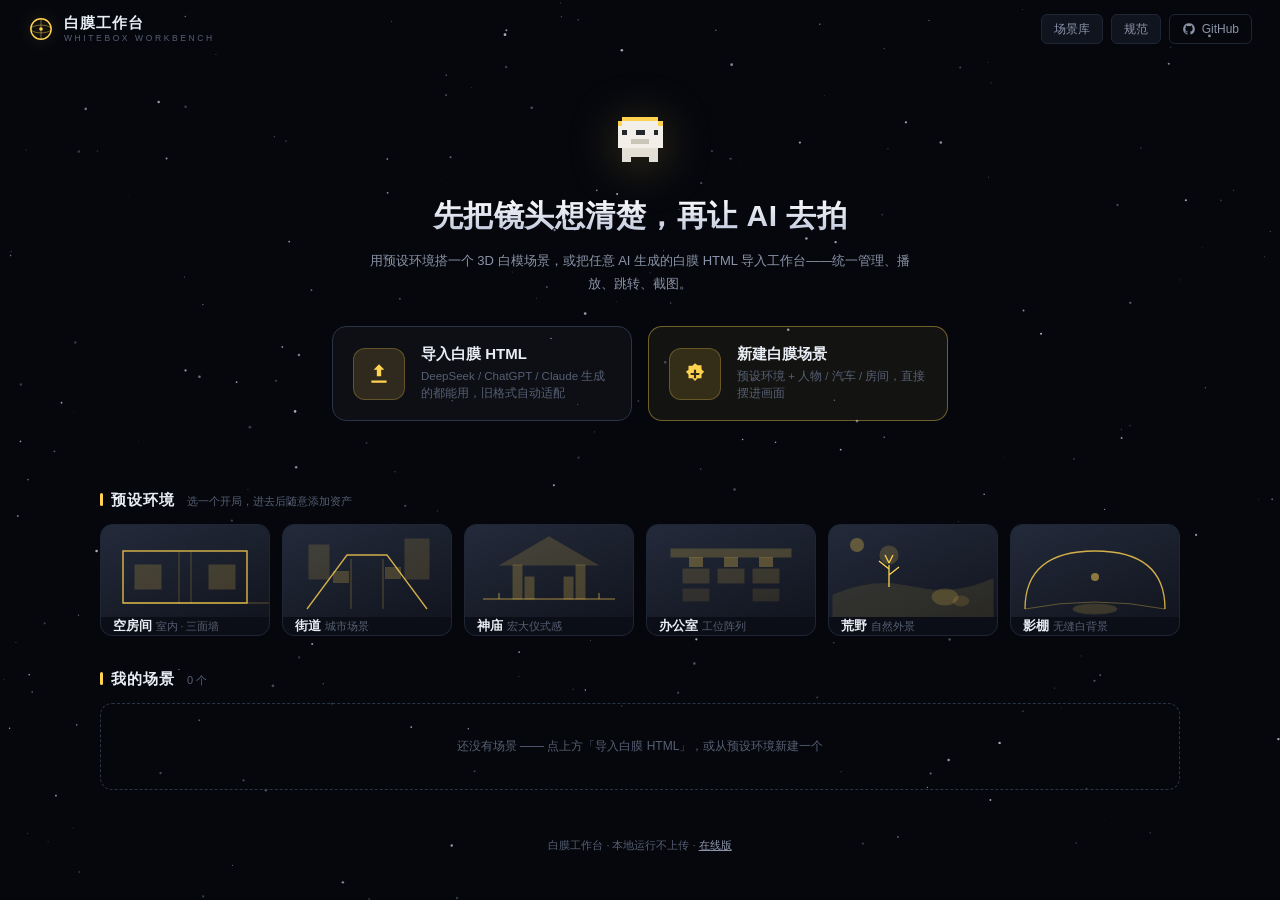
==== index.html @ 61a47dba "v2: Cinemap 风白膜场景编辑器 - 入口重构：星空 + 像素狗 + 双入口卡（导入 HTML / 新建白膜）+ 6 预设环境 + 我的场景 - 原生白膜编辑器：轨道相机（旋转/平移/缩放/阻" ====
<!DOCTYPE html>
<html lang="zh-CN">
<head>
<meta charset="UTF-8">
<meta name="viewport" content="width=device-width, initial-scale=1.0">
<title>白膜工作台 · Whitebox Workbench</title>
<meta name="description" content="AI 视频白膜场景的导入、播放与管理工作台。预设环境搭白模，或导入任意 AI 生成的白膜 HTML，统一控制播放、跳转、截图。">
<link rel="icon" href="data:image/svg+xml,%3Csvg xmlns='http://www.w3.org/2000/svg' viewBox='0 0 32 32'%3E%3Ccircle cx='16' cy='16' r='13' fill='none' stroke='%23ffd250' stroke-width='2'/%3E%3Cellipse cx='16' cy='16' rx='13' ry='5' fill='none' stroke='%23ffd250' stroke-width='1.2' opacity='.6'/%3E%3Cpath d='M16 3v26' stroke='%23ffd250' stroke-width='1.2' opacity='.6'/%3E%3C/svg%3E">
<link rel="stylesheet" href="css/workbench.css">
<script type="importmap">
{ "imports": { "three": "./assets/three.module.js" } }
</script>
<script src="assets/land-dots.js"></script>
</head>
<body>
<div id="app">

  <!-- ============================================================
       视图一：入口（Cinemap 风 · 深色星空 + 预设 + 导入）
       ============================================================ -->
  <div id="view-entry">
    <canvas id="starfield"></canvas>

    <header class="en-top">
      <div class="brand">
        <svg class="brand-logo" viewBox="0 0 32 32" width="26" height="26">
          <circle cx="16" cy="16" r="12.5" fill="none" stroke="#ffd250" stroke-width="1.8"/>
          <ellipse cx="16" cy="16" rx="12.5" ry="4.8" fill="none" stroke="#ffd250" stroke-width="1" opacity=".55"/>
          <path d="M16 3.5v25" stroke="#ffd250" stroke-width="1" opacity=".55"/>
          <circle cx="16" cy="16" r="2.2" fill="#ffd250"/>
        </svg>
        <div class="brand-text">
          <span class="cn">白膜工作台</span>
          <span class="en">WHITEBOX&nbsp;WORKBENCH</span>
        </div>
      </div>
      <div class="en-top-actions">
        <button class="btn" id="enBtnLibrary">场景库</button>
        <button class="btn" id="enBtnSpec">规范</button>
        <a class="btn ghost" href="https://github.com/Twdhsi-666/whitebox-workbench" target="_blank" rel="noopener">
          <svg viewBox="0 0 24 24" width="14" height="14"><path d="M12 2a10 10 0 00-3.16 19.49c.5.09.68-.22.68-.48v-1.7c-2.78.6-3.37-1.34-3.37-1.34-.45-1.16-1.11-1.47-1.11-1.47-.91-.62.07-.6.07-.6 1 .07 1.53 1.03 1.53 1.03.89 1.53 2.34 1.09 2.91.83.09-.65.35-1.09.63-1.34-2.22-.25-4.56-1.11-4.56-4.94 0-1.09.39-1.98 1.03-2.68-.1-.25-.45-1.27.1-2.65 0 0 .84-.27 2.75 1.02a9.6 9.6 0 015 0c1.91-1.29 2.75-1.02 2.75-1.02.55 1.38.2 2.4.1 2.65.64.7 1.03 1.59 1.03 2.68 0 3.84-2.34 4.68-4.57 4.93.36.31.68.92.68 1.85v2.74c0 .27.18.58.69.48A10 10 0 0012 2z" fill="currentColor"/></svg>
          GitHub
        </a>
      </div>
    </header>

    <div class="en-scroll">
      <section class="en-hero">
        <div class="en-mascot">
          <svg viewBox="0 0 16 16" width="72" height="72" shape-rendering="crispEdges">
            <rect x="4" y="3" width="8" height="1" fill="#ffd250"/>
            <rect x="3" y="4" width="10" height="6" fill="#f2efe8"/>
            <rect x="4" y="10" width="8" height="2" fill="#e3dfd4"/>
            <rect x="4" y="6" width="1" height="1" fill="#23262d"/>
            <rect x="7" y="6" width="2" height="1" fill="#23262d"/>
            <rect x="11" y="6" width="1" height="1" fill="#23262d"/>
            <rect x="6" y="8" width="4" height="1" fill="#c9c5b8"/>
            <rect x="3" y="4" width="1" height="1" fill="#ffd250"/>
            <rect x="12" y="4" width="1" height="1" fill="#ffd250"/>
            <rect x="4" y="12" width="2" height="1" fill="#e3dfd4"/>
            <rect x="10" y="12" width="2" height="1" fill="#e3dfd4"/>
          </svg>
        </div>
        <h1>先把镜头想清楚，再让 AI 去拍</h1>
        <p class="en-sub">用预设环境搭一个 3D 白模场景，或把任意 AI 生成的白膜 HTML 导入工作台——统一管理、播放、跳转、截图。</p>
        <div class="en-cards">
          <button class="en-card" id="enCardImport">
            <span class="en-card-icon">
              <svg viewBox="0 0 24 24" width="26" height="26"><path d="M12 3l-5 5h3v6h4V8h3l-5-5zM5 18h14v2H5v-2z" fill="currentColor"/></svg>
            </span>
            <span class="en-card-text">
              <b>导入白膜 HTML</b>
              <i>DeepSeek / ChatGPT / Claude 生成的都能用，旧格式自动适配</i>
            </span>
          </button>
          <button class="en-card primary" id="enCardNew">
            <span class="en-card-icon">
              <svg viewBox="0 0 24 24" width="26" height="26"><path d="M12 2l-2.4 2.4H6v3.6L3.6 10 6 12.4V16h3.6L12 18.4 14.4 16H18v-3.6L20.4 10 18 7.6V4h-3.6L12 2zm-1 6h2v3h3v2h-3v3h-2v-3H8v-2h3V8z" fill="currentColor"/></svg>
            </span>
            <span class="en-card-text">
              <b>新建白膜场景</b>
              <i>预设环境 + 人物 / 汽车 / 房间，直接摆进画面</i>
            </span>
          </button>
        </div>
      </section>

      <section class="en-sec">
        <div class="en-sec-head">
          <h2>预设环境</h2>
          <span class="en-sec-tip">选一个开局，进去后随意添加资产</span>
        </div>
        <div class="env-grid" id="envGrid"></div>
      </section>

      <section class="en-sec">
        <div class="en-sec-head">
          <h2>我的场景</h2>
          <span class="en-sec-tip" id="enCount">0 个</span>
        </div>
        <div class="mine-grid" id="mineGrid"></div>
      </section>

      <footer class="en-foot">
        白膜工作台 · 本地运行不上传 · <a href="https://twdhsi-666.github.io/whitebox-workbench/" target="_blank">在线版</a>
      </footer>
    </div>
  </div>

  <!-- ============================================================
       视图二：白模编辑器（Cinemap 导演台精简版 · 浅色）
       ============================================================ -->
  <div id="view-editor" hidden>
    <header class="ed-top">
      <button class="ed-back" id="edBack" title="返回入口">
        <svg viewBox="0 0 24 24" width="16" height="16"><path d="M15.4 7.4L14 6l-6 6 6 6 1.4-1.4-4.6-4.6 4.6-4.6z" fill="currentColor"/></svg>
      </button>
      <span class="ed-env-badge" id="edEnvBadge">空房间</span>
      <input class="ed-name" id="edName" value="未命名场景" spellcheck="false" maxlength="40">
      <div class="ed-top-actions">
        <button class="ed-btn" id="edShot" title="保存当前画面">截图</button>
        <button class="ed-btn" id="edGrid" title="显示/隐藏地面网格">网格</button>
        <button class="ed-btn primary" id="edSave">保存</button>
      </div>
    </header>

    <div class="ed-body">
      <nav class="ed-rail" id="edRail"></nav>
      <div class="ed-drawer" id="edDrawer" hidden>
        <div class="ed-drawer-head">
          <input id="edAssetSearch" type="text" placeholder="搜索资产…" autocomplete="off">
          <button id="edDrawerClose" title="收起">×</button>
        </div>
        <div class="ed-asset-grid" id="edAssetGrid"></div>
        <div class="ed-drawer-foot">点击放置到场景中心</div>
      </div>
      <div class="ed-viewport" id="edViewport">
        <div class="ed-vp-tip">左键旋转 · 滚轮缩放 · 右键/Shift 平移 · 点击资产选中 · 拖动移动</div>
      </div>
      <aside class="ed-inspect" id="edInspect"></aside>
    </div>

    <footer class="ed-bottom">
      <div class="ed-cams" id="edCams">
        <button class="ed-chip add" id="edAddCam">＋ 保存机位</button>
      </div>
      <div class="ed-shots" id="edShots"></div>
      <div class="ed-bottom-ops">
        <button class="ed-btn danger" id="edDel">删除选中</button>
      </div>
    </footer>
  </div>

  <!-- ============================================================
       视图三：场景库（地球 / 卡片 / 播放器 · 原有功能）
       ============================================================ -->
  <div id="view-library" hidden>
    <header id="topbar">
      <button class="btn ghost lib-back" id="libBack">← 入口</button>
      <div class="brand">
        <svg class="brand-logo" viewBox="0 0 32 32" width="26" height="26">
          <circle cx="16" cy="16" r="12.5" fill="none" stroke="#ffd250" stroke-width="1.8"/>
          <ellipse cx="16" cy="16" rx="12.5" ry="4.8" fill="none" stroke="#ffd250" stroke-width="1" opacity=".55"/>
          <path d="M16 3.5v25" stroke="#ffd250" stroke-width="1" opacity=".55"/>
          <circle cx="16" cy="16" r="2.2" fill="#ffd250"/>
        </svg>
        <div class="brand-text">
          <span class="cn">白膜工作台</span>
          <span class="en">WHITEBOX&nbsp;WORKBENCH</span>
        </div>
      </div>

      <div class="search">
        <svg viewBox="0 0 24 24" width="14" height="14"><path d="M10 2a8 8 0 105.3 14l4.9 4.9 1.4-1.4-4.9-4.9A8 8 0 0010 2zm0 2a6 6 0 110 12 6 6 0 010-12z" fill="currentColor"/></svg>
        <input id="searchInput" type="text" placeholder="搜索场景标题 / 作者 / 取景地…" autocomplete="off">
      </div>

      <div class="actions">
        <button class="btn primary" id="btnImport">
          <svg viewBox="0 0 24 24" width="13" height="13"><path d="M11 5h2v6h6v2h-6v6h-2v-6H5v-2h6z" fill="currentColor"/></svg>
          导入 HTML
        </button>
        <button class="btn" id="btnNewNative">新建白膜</button>
        <button class="btn" id="btnSpec">规范</button>
        <div class="view-switch">
          <button data-view="globe" class="active" title="地球视图">
            <svg viewBox="0 0 24 24" width="13" height="13"><path d="M12 2a10 10 0 100 20 10 10 0 000-20zm0 2c-1.8 0-3.3 2.2-3.8 5.4h7.6C15.3 6.2 13.8 4 12 4zM4.3 11c-.2.6-.3 1.3-.3 2s.1 1.4.3 2h3.1c-.1-.7-.1-1.3-.1-2s0-1.3.1-2H4.3zm5.4 0c-.1.7-.1 1.3-.1 2s0 1.3.1 2h4.4c.1-.7.1-1.3.1-2s0-1.3-.1-2H9.7zM12 20c1.8 0 3.3-2.2 3.8-5.4h-7.6C8.7 17.8 10.2 20 12 20zm3.3-7.4c.1.7.1 1.3.1 2s0 1.3-.1 2h3.1c.2-.6.3-1.3.3-2s-.1-1.4-.3-2h-3.1zm1.9-2c-.5-3.2-2-5.4-3.8-5.4v5.4h3.8z" fill="currentColor"/></svg>
            地球
          </button>
          <button data-view="grid" title="卡片视图">
            <svg viewBox="0 0 24 24" width="13" height="13"><path d="M3 3h8v8H3zm10 0h8v8h-8zM3 13h8v8H3zm10 0h8v8h-8z" fill="currentColor"/></svg>
            卡片
          </button>
        </div>
        <a class="btn ghost" id="btnGithub" href="https://github.com/Twdhsi-666/whitebox-workbench" target="_blank" rel="noopener">
          <svg viewBox="0 0 24 24" width="14" height="14"><path d="M12 2a10 10 0 00-3.16 19.49c.5.09.68-.22.68-.48v-1.7c-2.78.6-3.37-1.34-3.37-1.34-.45-1.16-1.11-1.47-1.11-1.47-.91-.62.07-.6.07-.6 1 .07 1.53 1.03 1.53 1.03.89 1.53 2.34 1.09 2.91.83.09-.65.35-1.09.63-1.34-2.22-.25-4.56-1.11-4.56-4.94 0-1.09.39-1.98 1.03-2.68-.1-.25-.45-1.27.1-2.65 0 0 .84-.27 2.75 1.02a9.6 9.6 0 015 0c1.91-1.29 2.75-1.02 2.75-1.02.55 1.38.2 2.4.1 2.65.64.7 1.03 1.59 1.03 2.68 0 3.84-2.34 4.68-4.57 4.93.36.31.68.92.68 1.85v2.74c0 .27.18.58.69.48A10 10 0 0012 2z" fill="currentColor"/></svg>
          GitHub
        </a>
      </div>
    </header>

    <main id="main">
      <aside id="library">
        <div class="lib-head">
          <span>场景库</span>
          <span class="lib-count" id="libCount">0</span>
          <span class="lib-ops">
            <button id="btnExportProj" title="导出全部场景为项目 JSON">导出</button>
            <button id="btnClearAll" title="清空全部场景">清空</button>
          </span>
        </div>
        <div id="sceneList"></div>
        <div class="lib-foot">
          <div id="stats"></div>
          <button class="btn wide" id="btnLoadExample">载入示例场景（规范演示）</button>
        </div>
      </aside>

      <section id="viewport">
        <div id="globeView"></div>
        <div id="gridView" hidden><div id="gridCards"></div></div>
        <div class="globe-legend">
          <span><i class="dot located"></i>已定位场景</span>
          <span><i class="dot auto"></i>未定位 · 赤道故事环</span>
          <span class="globe-hint">拖拽旋转 · 滚轮缩放 · 点击标记打开</span>
        </div>
        <div id="emptyHint">
          <div class="empty-icon">◍</div>
          <div class="empty-title">把 AI 生成的白膜 HTML 拖进来</div>
          <div class="empty-sub">支持规范文件（完整控制）与旧文件（兼容层自动适配）<br>点「规范」查看导入标准，或先「载入示例场景」体验</div>
        </div>
        <div id="dropMask" hidden>
          <div class="drop-box">
            <div class="drop-icon">⬇</div>
            <div>松开鼠标 · 导入白膜 HTML / 项目 JSON</div>
          </div>
        </div>
      </section>

      <aside id="detail" hidden></aside>
    </main>
  </div>

  <div id="toasts"></div>

  <div id="modal" hidden>
    <div class="modal-box">
      <header class="modal-head">
        <span id="modalTitle"></span>
        <button id="modalClose" title="关闭">×</button>
      </header>
      <div id="modalBody"></div>
    </div>
  </div>

  <input type="file" id="fileInput" multiple accept=".html,.htm,.json" hidden>
</div>

<script type="module" src="js/assetlib.js"></script>
<script type="module" src="js/scenes.js"></script>
<script type="module" src="js/app.js"></script>
</body>
</html>
---- css/workbench.css ----
/* ============================================================
 * 白膜工作台 · 样式（暗色电影感）
 * 配色与用户白膜场景一致：#0a0a0a 底 / #ffd250 琥珀 / #2ec4b6 青
 * ============================================================ */

:root {
  --bg0: #05070d;
  --bg1: #0b0e16;
  --bg2: #10141e;
  --bg3: #161c29;
  --line: #1e2635;
  --line2: #2a3448;
  --text: #e9edf5;
  --text2: #8b94a8;
  --text3: #565f73;
  --amber: #ffd250;
  --amber-dim: rgba(255, 210, 80, 0.14);
  --teal: #2ec4b6;
  --teal-dim: rgba(46, 196, 182, 0.14);
  --red: #ff6b6b;
  --blue: #5b8cff;
  --radius: 8px;
  --font: -apple-system, BlinkMacSystemFont, "PingFang SC", "Microsoft YaHei", "Segoe UI", sans-serif;
  --mono: "SF Mono", "Cascadia Code", Consolas, "Courier New", monospace;
}

* { box-sizing: border-box; margin: 0; padding: 0; }
[hidden] { display: none !important; }
html, body { height: 100%; }
body {
  background: var(--bg0);
  color: var(--text);
  font-family: var(--font);
  font-size: 13px;
  overflow: hidden;
  -webkit-font-smoothing: antialiased;
}
button { font-family: inherit; }
::-webkit-scrollbar { width: 8px; height: 8px; }
::-webkit-scrollbar-thumb { background: #232b3d; border-radius: 4px; }
::-webkit-scrollbar-thumb:hover { background: #2f3a52; }
::-webkit-scrollbar-track { background: transparent; }

#app { display: flex; flex-direction: column; height: 100vh; }

/* ------------------------------------------------------------ */
/* 顶栏                                                          */
/* ------------------------------------------------------------ */
#topbar {
  flex: 0 0 52px;
  display: flex; align-items: center; gap: 18px;
  padding: 0 16px;
  background: linear-gradient(180deg, #0c1018, #090c13);
  border-bottom: 1px solid var(--line);
  z-index: 30;
}
.brand { display: flex; align-items: center; gap: 10px; user-select: none; }
.brand-logo { flex: 0 0 auto; filter: drop-shadow(0 0 8px rgba(255, 210, 80, 0.35)); }
.brand-text { display: flex; flex-direction: column; line-height: 1.25; }
.brand-text .cn { font-size: 15px; font-weight: 700; letter-spacing: 1px; }
.brand-text .en { font-size: 8.5px; letter-spacing: 2.6px; color: var(--text3); }

.search {
  flex: 1 1 auto; max-width: 460px;
  display: flex; align-items: center; gap: 8px;
  background: var(--bg2);
  border: 1px solid var(--line);
  border-radius: 6px;
  padding: 0 10px;
  height: 32px;
  color: var(--text3);
  transition: border-color 0.15s;
}
.search:focus-within { border-color: var(--line2); color: var(--text2); }
.search input {
  flex: 1; background: none; border: none; outline: none;
  color: var(--text); font-size: 12px; font-family: inherit;
}
.search input::placeholder { color: var(--text3); }

.actions { margin-left: auto; display: flex; align-items: center; gap: 8px; }

.btn {
  display: inline-flex; align-items: center; gap: 6px;
  height: 30px; padding: 0 12px;
  background: var(--bg2);
  border: 1px solid var(--line);
  border-radius: 6px;
  color: var(--text2);
  font-size: 12px; cursor: pointer;
  text-decoration: none;
  transition: all 0.15s;
  white-space: nowrap;
}
.btn:hover { background: var(--bg3); color: var(--text); border-color: var(--line2); }
.btn.primary {
  background: var(--amber-dim);
  border-color: rgba(255, 210, 80, 0.45);
  color: var(--amber);
}
.btn.primary:hover { background: rgba(255, 210, 80, 0.22); color: #ffe68f; }
.btn.ghost { background: transparent; }
.btn.wide { width: 100%; justify-content: center; margin-top: 10px; }

.view-switch {
  display: flex; background: var(--bg2);
  border: 1px solid var(--line); border-radius: 6px; padding: 2px;
}
.view-switch button {
  display: inline-flex; align-items: center; gap: 5px;
  height: 24px; padding: 0 10px;
  background: none; border: none; border-radius: 4px;
  color: var(--text3); font-size: 11.5px; cursor: pointer;
  transition: all 0.15s;
}
.view-switch button.active { background: var(--bg3); color: var(--amber); }
.view-switch button:hover { color: var(--text); }

/* ------------------------------------------------------------ */
/* 主区                                                            */
/* ------------------------------------------------------------ */
#main {
  flex: 1 1 auto;
  display: grid;
  grid-template-columns: 262px 1fr;
  min-height: 0;
}
#main:has(#detail:not([hidden])) { grid-template-columns: 262px 1fr auto; }

/* ---- 左侧场景库 ---- */
#library {
  display: flex; flex-direction: column;
  background: var(--bg1);
  border-right: 1px solid var(--line);
  min-height: 0;
}
.lib-head {
  flex: 0 0 auto;
  display: flex; align-items: center; gap: 8px;
  padding: 12px 14px 10px;
  font-size: 12px; font-weight: 600; letter-spacing: 1px;
  color: var(--text2);
  border-bottom: 1px solid var(--line);
}
.lib-count {
  font-size: 10px; font-weight: 400; color: var(--text3);
  background: var(--bg2); border: 1px solid var(--line);
  padding: 1px 7px; border-radius: 8px;
  font-variant-numeric: tabular-nums;
}
.lib-ops { margin-left: auto; display: flex; gap: 4px; }
.lib-ops button {
  background: none; border: none; color: var(--text3);
  font-size: 11px; cursor: pointer; padding: 2px 5px; border-radius: 4px;
}
.lib-ops button:hover { color: var(--amber); background: var(--bg2); }

#sceneList { flex: 1 1 auto; overflow-y: auto; padding: 8px; }
.lib-empty {
  padding: 28px 12px; text-align: center;
  color: var(--text3); font-size: 11.5px; line-height: 1.8;
}
.lib-item {
  display: flex; align-items: center; gap: 10px;
  padding: 7px;
  border-radius: 6px;
  border: 1px solid transparent;
  cursor: pointer;
  transition: background 0.12s;
  position: relative;
}
.lib-item:hover { background: var(--bg2); }
.lib-item.active { background: var(--bg3); border-color: rgba(255, 210, 80, 0.35); }
.lib-thumb {
  flex: 0 0 84px; height: 48px;
  background: #000; border-radius: 4px; overflow: hidden;
  display: flex; align-items: center; justify-content: center;
  border: 1px solid var(--line);
}
.lib-thumb img { width: 100%; height: 100%; object-fit: cover; display: block; }
.lib-thumb-ph { color: var(--text3); font-size: 18px; }
.lib-info { flex: 1; min-width: 0; }
.lib-title {
  font-size: 12px; font-weight: 500; color: var(--text);
  white-space: nowrap; overflow: hidden; text-overflow: ellipsis;
  margin-bottom: 3px;
}
.lib-item.active .lib-title { color: var(--amber); }
.lib-sub {
  display: flex; align-items: center; gap: 6px;
  font-size: 10px; color: var(--text3);
  font-variant-numeric: tabular-nums;
}
.lib-loc { max-width: 76px; white-space: nowrap; overflow: hidden; text-overflow: ellipsis; }
.tier {
  font-size: 9px; padding: 1px 5px; border-radius: 3px;
  letter-spacing: 0.5px; flex: 0 0 auto;
}
.tier-A { color: var(--amber); background: var(--amber-dim); border: 1px solid rgba(255,210,80,.25); }
.tier-B { color: var(--teal); background: var(--teal-dim); border: 1px solid rgba(46,196,182,.25); }
.lib-del {
  position: absolute; top: 4px; right: 4px;
  width: 18px; height: 18px;
  background: var(--bg3); border: 1px solid var(--line2); border-radius: 4px;
  color: var(--text3); font-size: 12px; line-height: 1;
  cursor: pointer; opacity: 0; transition: opacity 0.12s;
}
.lib-item:hover .lib-del { opacity: 1; }
.lib-del:hover { color: var(--red); border-color: var(--red); }

.lib-foot {
  flex: 0 0 auto;
  border-top: 1px solid var(--line);
  padding: 10px 12px 12px;
}
#stats {
  display: flex; flex-direction: column; gap: 3px;
  font-size: 10.5px; color: var(--text3);
}
#stats b { color: var(--text2); font-weight: 600; }

/* ---- 中央视口 ---- */
#viewport { position: relative; min-width: 0; overflow: hidden; background: var(--bg0); }
#globeView { position: absolute; inset: 0; cursor: grab; }
#globeView:active { cursor: grabbing; }
#globeView canvas { display: block; }

.globe-labels { position: absolute; inset: 0; pointer-events: none; overflow: hidden; }
.globe-label {
  position: absolute; left: 0; top: 0;
  background: rgba(10, 13, 20, 0.82);
  border: 1px solid rgba(255, 210, 80, 0.35);
  color: var(--amber);
  font-size: 10.5px; letter-spacing: 0.5px;
  padding: 3px 8px; border-radius: 4px;
  white-space: nowrap;
  backdrop-filter: blur(4px);
  transition: opacity 0.15s;
  box-shadow: 0 2px 12px rgba(0,0,0,0.5);
}

.globe-legend {
  position: absolute; left: 16px; bottom: 14px;
  display: flex; align-items: center; gap: 14px;
  font-size: 10.5px; color: var(--text3);
  background: rgba(8, 10, 16, 0.6);
  border: 1px solid var(--line);
  padding: 6px 12px; border-radius: 6px;
  backdrop-filter: blur(6px);
  pointer-events: none;
}
.globe-legend .dot {
  display: inline-block; width: 7px; height: 7px; border-radius: 50%;
  margin-right: 5px; vertical-align: 1px;
}
.globe-legend .dot.located { background: var(--amber); box-shadow: 0 0 6px rgba(255,210,80,.7); }
.globe-legend .dot.auto { background: #56c4d6; box-shadow: 0 0 6px rgba(86,196,214,.7); }
.globe-legend .globe-hint { color: var(--text3); opacity: 0.75; }

#emptyHint {
  position: absolute; inset: 0;
  display: flex; flex-direction: column; align-items: center; justify-content: center;
  gap: 6px; pointer-events: none;
  transition: opacity 0.3s;
}
#emptyHint.hide { opacity: 0; }
.empty-icon {
  font-size: 44px; color: rgba(255, 210, 80, 0.5);
  text-shadow: 0 0 30px rgba(255, 210, 80, 0.35);
  margin-bottom: 8px;
  animation: pulse 3.2s ease-in-out infinite;
}
@keyframes pulse { 0%,100% { opacity: .55; transform: scale(1); } 50% { opacity: 1; transform: scale(1.06); } }
.empty-title { font-size: 15px; font-weight: 600; letter-spacing: 1px; color: var(--text2); }
.empty-sub { font-size: 11.5px; color: var(--text3); text-align: center; line-height: 1.9; }

/* 拖拽遮罩 */
#dropMask {
  position: absolute; inset: 0; z-index: 40;
  background: rgba(5, 7, 13, 0.82);
  display: flex; align-items: center; justify-content: center;
  backdrop-filter: blur(3px);
}
.drop-box {
  border: 2px dashed rgba(255, 210, 80, 0.55);
  border-radius: 14px;
  padding: 46px 70px;
  text-align: center;
  color: var(--amber);
  font-size: 14px; letter-spacing: 1px;
  background: rgba(255, 210, 80, 0.05);
}
.drop-icon { font-size: 30px; margin-bottom: 10px; }

/* ---- 卡片视图 ---- */
#gridView { position: absolute; inset: 0; overflow-y: auto; padding: 18px; }
#gridCards {
  display: grid;
  grid-template-columns: repeat(auto-fill, minmax(215px, 1fr));
  gap: 14px;
}
.grid-empty { grid-column: 1/-1; text-align: center; color: var(--text3); padding: 60px 0; font-size: 12px; }
.card {
  background: var(--bg1);
  border: 1px solid var(--line);
  border-radius: var(--radius);
  overflow: hidden;
  cursor: pointer;
  transition: transform 0.16s, border-color 0.16s, box-shadow 0.16s;
}
.card:hover {
  transform: translateY(-3px);
  border-color: rgba(255, 210, 80, 0.4);
  box-shadow: 0 10px 28px rgba(0, 0, 0, 0.5);
}
.card.active { border-color: var(--amber); }
.card-thumb {
  position: relative;
  aspect-ratio: 16 / 9;
  background: #000;
  display: flex; align-items: center; justify-content: center;
  color: var(--text3); font-size: 26px;
  border-bottom: 1px solid var(--line);
}
.card-thumb img { width: 100%; height: 100%; object-fit: cover; display: block; }
.card-thumb .tier { position: absolute; top: 7px; left: 7px; backdrop-filter: blur(4px); }
.card-dur {
  position: absolute; right: 7px; bottom: 7px;
  font-size: 10px; color: var(--text);
  background: rgba(0, 0, 0, 0.65);
  padding: 2px 6px; border-radius: 3px;
  font-variant-numeric: tabular-nums;
}
.card-body { padding: 10px 12px 12px; }
.card-title {
  font-size: 12.5px; font-weight: 600;
  white-space: nowrap; overflow: hidden; text-overflow: ellipsis;
  margin-bottom: 4px;
}
.card.active .card-title { color: var(--amber); }
.card-sub { font-size: 10.5px; color: var(--text3); white-space: nowrap; overflow: hidden; text-overflow: ellipsis; }

/* ------------------------------------------------------------ */
/* 右侧详情面板                                                   */
/* ------------------------------------------------------------ */
#detail {
  width: 470px;
  background: var(--bg1);
  border-left: 1px solid var(--line);
  display: flex; flex-direction: column;
  min-height: 0;
  animation: slideIn 0.22s ease;
}
@keyframes slideIn { from { transform: translateX(24px); opacity: 0; } to { transform: none; opacity: 1; } }

.d-head {
  flex: 0 0 auto;
  display: flex; align-items: flex-start; gap: 10px;
  padding: 13px 14px 11px;
  border-bottom: 1px solid var(--line);
}
.d-title-box { flex: 1; min-width: 0; }
.d-title {
  font-size: 14px; font-weight: 700; letter-spacing: 0.5px;
  white-space: nowrap; overflow: hidden; text-overflow: ellipsis;
  margin-bottom: 5px;
}
.d-sub { display: flex; align-items: center; gap: 8px; font-size: 10.5px; color: var(--text3); }
.d-close {
  flex: 0 0 auto;
  width: 26px; height: 26px;
  background: var(--bg2); border: 1px solid var(--line); border-radius: 5px;
  color: var(--text2); font-size: 15px; line-height: 1; cursor: pointer;
}
.d-close:hover { color: var(--text); background: var(--bg3); }

.d-stage {
  position: relative;
  margin: 14px 14px 0;
  aspect-ratio: 16 / 9;
  background: #000;
  border: 1px solid var(--line);
  border-radius: 6px;
  overflow: hidden;
  box-shadow: 0 8px 30px rgba(0, 0, 0, 0.55);
}
.d-stage:fullscreen { margin: 0; border: none; border-radius: 0; aspect-ratio: auto; }
.scene-frame { width: 100%; height: 100%; border: 0; display: block; background: #000; }
.d-loading {
  position: absolute; inset: 0;
  display: flex; align-items: center; justify-content: center;
  color: var(--text3); font-size: 12px; letter-spacing: 1px;
  background: var(--bg1);
}
.d-loading.fail { color: var(--red); }

.d-controls {
  flex: 0 0 auto;
  display: flex; align-items: center; gap: 9px;
  padding: 11px 14px;
}
.ctl-play {
  flex: 0 0 auto;
  width: 34px; height: 34px;
  display: flex; align-items: center; justify-content: center;
  background: var(--amber-dim);
  border: 1px solid rgba(255, 210, 80, 0.45);
  border-radius: 50%;
  color: var(--amber); cursor: pointer;
  transition: all 0.15s;
}
.ctl-play:hover { background: rgba(255, 210, 80, 0.25); }
.ctl-time {
  font-size: 11px; color: var(--text2);
  font-variant-numeric: tabular-nums;
  font-family: var(--mono);
  min-width: 52px;
}
.ctl-track { position: relative; flex: 1; height: 20px; display: flex; align-items: center; }
.ctl-track input[type="range"] {
  width: 100%; height: 3px;
  -webkit-appearance: none; appearance: none;
  background: var(--line2); border-radius: 2px;
  outline: none; cursor: pointer;
}
.ctl-track input[type="range"]::-webkit-slider-thumb {
  -webkit-appearance: none;
  width: 11px; height: 11px; border-radius: 50%;
  background: var(--amber);
  box-shadow: 0 0 8px rgba(255, 210, 80, 0.6);
  cursor: pointer;
}
.ctl-track input[type="range"]:disabled::-webkit-slider-thumb { background: var(--text3); box-shadow: none; cursor: not-allowed; }
.ctl-ticks { position: absolute; left: 0; right: 0; top: 50%; height: 9px; pointer-events: none; transform: translateY(-50%); }
.ctl-ticks i {
  position: absolute; top: 0;
  width: 2px; height: 9px;
  background: rgba(46, 196, 182, 0.85);
  transform: translateX(-1px);
  border-radius: 1px;
}
.ctl-speed {
  background: var(--bg2); border: 1px solid var(--line); border-radius: 5px;
  color: var(--text2); font-size: 11px; font-family: inherit;
  height: 26px; padding: 0 4px; cursor: pointer; outline: none;
}
.ctl-icon {
  flex: 0 0 auto;
  width: 28px; height: 28px;
  display: flex; align-items: center; justify-content: center;
  background: var(--bg2); border: 1px solid var(--line); border-radius: 5px;
  color: var(--text2); cursor: pointer;
  transition: all 0.15s;
}
.ctl-icon:hover { color: var(--amber); border-color: rgba(255, 210, 80, 0.4); }

.d-meta {
  flex: 1 1 auto; overflow-y: auto;
  padding: 4px 14px 16px;
  border-top: 1px solid var(--line);
  margin-top: 4px;
}
.d-meta-row {
  display: flex; gap: 10px;
  padding: 6px 0;
  font-size: 11.5px;
  border-bottom: 1px dashed rgba(30, 38, 53, 0.7);
}
.d-meta-row .k { flex: 0 0 34px; color: var(--text3); }
.d-meta-row .v { color: var(--text2); line-height: 1.7; word-break: break-all; }
.d-shots { margin-top: 2px; }
.d-shots .d-meta-row { border-bottom: none; padding-bottom: 2px; }
.shot-list { display: flex; flex-wrap: wrap; gap: 5px; padding: 2px 0 8px; }
.shot {
  background: var(--bg2); border: 1px solid var(--line); border-radius: 4px;
  color: var(--text2); font-size: 10.5px;
  padding: 4px 8px; cursor: pointer;
  transition: all 0.13s;
}
.shot b { color: var(--teal); font-weight: 600; margin-right: 4px; font-variant-numeric: tabular-nums; }
.shot:hover { border-color: rgba(46, 196, 182, 0.5); color: var(--text); }
.d-ops { display: flex; gap: 8px; padding-top: 12px; }
.op {
  flex: 1;
  height: 30px;
  background: var(--bg2); border: 1px solid var(--line); border-radius: 6px;
  color: var(--text2); font-size: 11.5px; cursor: pointer;
  transition: all 0.15s;
}
.op:hover { color: var(--text); border-color: var(--line2); }
.op.danger:hover { color: var(--red); border-color: rgba(255, 107, 107, 0.5); }
.op.primary { background: var(--amber-dim); border-color: rgba(255,210,80,.4); color: var(--amber); }
.op.primary:hover { background: rgba(255,210,80,.22); }

/* ------------------------------------------------------------ */
/* Toast                                                          */
/* ------------------------------------------------------------ */
#toasts {
  position: fixed; bottom: 26px; left: 50%;
  transform: translateX(-50%);
  display: flex; flex-direction: column; align-items: center; gap: 8px;
  z-index: 100; pointer-events: none;
}
.toast {
  background: rgba(16, 20, 30, 0.92);
  border: 1px solid var(--line2);
  border-left: 3px solid var(--teal);
  color: var(--text);
  font-size: 12px;
  padding: 9px 16px; border-radius: 6px;
  box-shadow: 0 8px 28px rgba(0, 0, 0, 0.55);
  backdrop-filter: blur(8px);
  opacity: 0; transform: translateY(8px);
  transition: all 0.25s;
  max-width: 70vw;
}
.toast.show { opacity: 1; transform: none; }
.toast.ok { border-left-color: var(--teal); }
.toast.warn { border-left-color: var(--amber); }
.toast.err { border-left-color: var(--red); }

/* ------------------------------------------------------------ */
/* 模态框                                                          */
/* ------------------------------------------------------------ */
#modal {
  position: fixed; inset: 0; z-index: 90;
  background: rgba(4, 6, 10, 0.72);
  display: flex; align-items: center; justify-content: center;
  backdrop-filter: blur(4px);
  opacity: 0; transition: opacity 0.2s;
}
#modal.show { opacity: 1; }
.modal-box {
  width: min(760px, 92vw); max-height: 86vh;
  background: var(--bg1);
  border: 1px solid var(--line2);
  border-radius: 12px;
  display: flex; flex-direction: column;
  box-shadow: 0 24px 80px rgba(0, 0, 0, 0.7);
  transform: translateY(10px); transition: transform 0.2s;
}
#modal.show .modal-box { transform: none; }
.modal-head {
  flex: 0 0 auto;
  display: flex; align-items: center; justify-content: space-between;
  padding: 14px 18px;
  border-bottom: 1px solid var(--line);
  font-size: 14px; font-weight: 700; letter-spacing: 0.5px;
}
.modal-head button {
  width: 26px; height: 26px;
  background: var(--bg2); border: 1px solid var(--line); border-radius: 5px;
  color: var(--text2); font-size: 15px; cursor: pointer;
}
.modal-head button:hover { color: var(--text); }
#modalBody { flex: 1 1 auto; overflow-y: auto; padding: 16px 18px 20px; }
.modal-loading { color: var(--text3); text-align: center; padding: 40px 0; font-size: 12px; }
.modal-tip {
  margin-top: 14px; padding: 10px 12px;
  background: var(--amber-dim); border: 1px solid rgba(255, 210, 80, 0.25);
  border-radius: 6px; color: var(--amber);
  font-size: 11.5px; line-height: 1.8;
}

/* 导入报告 */
.rep {
  border: 1px solid var(--line);
  border-left: 3px solid var(--line2);
  border-radius: 6px;
  padding: 10px 12px;
  margin-bottom: 9px;
  background: var(--bg2);
}
.rep.ok { border-left-color: var(--teal); }
.rep.err { border-left-color: var(--red); }
.rep-head { font-size: 12px; font-weight: 600; margin-bottom: 3px; }
.rep-msg { font-size: 11px; color: var(--text2); line-height: 1.7; word-break: break-all; }
.rep-warns { font-size: 10.5px; color: var(--text3); line-height: 1.8; margin-top: 5px; }

/* 规范弹窗 */
.spec-actions { display: flex; flex-wrap: wrap; gap: 8px; margin-bottom: 14px; }
.spec-actions .op { flex: 0 0 auto; padding: 0 14px; text-decoration: none; display: inline-flex; align-items: center; }
.spec-pre {
  white-space: pre-wrap; word-break: break-word;
  font-size: 11.5px; line-height: 1.85;
  color: var(--text2);
  background: var(--bg2);
  border: 1px solid var(--line);
  border-radius: 8px;
  padding: 16px;
  font-family: var(--font);
}

/* ------------------------------------------------------------ */
/* 响应式（窄屏隐藏库面板由详情接管时简单降级）                     */
/* ------------------------------------------------------------ */
@media (max-width: 1100px) {
  #library { width: 220px; }
  #detail { width: 400px; }
}

/* ============================================================
 * v2 · 入口视图（Cinemap 风 · 深色星空）
 * ============================================================ */
#view-entry { position: fixed; inset: 0; z-index: 40; background: var(--bg0); overflow: hidden; }
#starfield { position: absolute; inset: 0; width: 100%; height: 100%; }

.en-top {
  position: relative; z-index: 2;
  display: flex; align-items: center; justify-content: space-between;
  padding: 14px 28px;
}
.en-top-actions { display: flex; gap: 8px; }

.en-scroll {
  position: relative; z-index: 2;
  height: calc(100% - 62px);
  overflow-y: auto; padding: 0 28px 40px;
  scrollbar-width: thin;
}
.en-hero { text-align: center; padding: 5vh 0 4vh; }
.en-mascot { margin-bottom: 18px; filter: drop-shadow(0 6px 24px rgba(255, 210, 80, 0.25)); }
.en-hero h1 {
  font-size: 30px; font-weight: 700; letter-spacing: 0.5px;
  background: linear-gradient(180deg, #fff, #b9c2d8);
  -webkit-background-clip: text; background-clip: text; -webkit-text-fill-color: transparent;
}
.en-sub { margin: 12px auto 30px; max-width: 560px; color: var(--text2); font-size: 13px; line-height: 1.8; }

.en-cards { display: flex; gap: 16px; justify-content: center; flex-wrap: wrap; }
.en-card {
  display: flex; align-items: center; gap: 16px; text-align: left;
  width: 300px; padding: 18px 20px;
  background: rgba(255, 255, 255, 0.03);
  border: 1px solid var(--line2); border-radius: 14px;
  color: var(--text); cursor: pointer;
  transition: transform 0.18s, border-color 0.18s, background 0.18s;
}
.en-card:hover { transform: translateY(-3px); border-color: rgba(255, 210, 80, 0.55); background: rgba(255, 210, 80, 0.05); }
.en-card.primary { border-color: rgba(255, 210, 80, 0.4); background: rgba(255, 210, 80, 0.06); }
.en-card-icon {
  flex: 0 0 auto; width: 52px; height: 52px; border-radius: 12px;
  display: grid; place-items: center; color: var(--amber);
  background: var(--amber-dim); border: 1px solid rgba(255, 210, 80, 0.25);
}
.en-card-text { display: flex; flex-direction: column; gap: 4px; }
.en-card-text b { font-size: 15px; }
.en-card-text i { font-style: normal; font-size: 11.5px; color: var(--text3); line-height: 1.5; }

.en-sec { max-width: 1080px; margin: 34px auto 0; }
.en-sec-head { display: flex; align-items: baseline; gap: 12px; margin-bottom: 14px; }
.en-sec-head h2 { font-size: 15px; font-weight: 700; letter-spacing: 1px; }
.en-sec-head h2::before { content: ''; display: inline-block; width: 3px; height: 13px; background: var(--amber); margin-right: 8px; border-radius: 2px; vertical-align: -1px; }
.en-sec-tip { font-size: 11px; color: var(--text3); }

.env-grid { display: grid; grid-template-columns: repeat(auto-fill, minmax(160px, 1fr)); gap: 12px; }
.env-card {
  border: 1px solid var(--line); border-radius: 12px; overflow: hidden;
  background: var(--bg1); cursor: pointer; text-align: left;
  transition: transform 0.18s, border-color 0.18s; color: var(--text);
}
.env-card:hover { transform: translateY(-3px); border-color: rgba(255, 210, 80, 0.5); }
.env-card .env-prev { display: block; width: 100%; height: 92px; background: linear-gradient(160deg, #232a3a, #12151f); }
.env-card .env-info { padding: 10px 12px 12px; }
.env-card .env-name { font-size: 13px; font-weight: 600; }
.env-card .env-desc { font-size: 10.5px; color: var(--text3); margin-top: 3px; }

.mine-grid { display: grid; grid-template-columns: repeat(auto-fill, minmax(190px, 1fr)); gap: 12px; }
.mine-empty {
  grid-column: 1 / -1; padding: 34px; text-align: center;
  border: 1px dashed var(--line2); border-radius: 12px; color: var(--text3); font-size: 12px;
}
.mine-card {
  border: 1px solid var(--line); border-radius: 12px; overflow: hidden;
  background: var(--bg1); cursor: pointer; text-align: left; color: var(--text);
  transition: transform 0.18s, border-color 0.18s;
}
.mine-card:hover { transform: translateY(-3px); border-color: rgba(255, 210, 80, 0.5); }
.mine-thumb { position: relative; height: 104px; background: #0d1017; }
.mine-thumb img { width: 100%; height: 100%; object-fit: cover; display: block; }
.mine-thumb .ph { width: 100%; height: 100%; display: grid; place-items: center; color: var(--text3); font-size: 22px; }
.mine-badge {
  position: absolute; left: 8px; top: 8px; font-size: 10px; padding: 2px 7px; border-radius: 20px;
  background: rgba(5, 7, 13, 0.72); border: 1px solid var(--line2); color: var(--text2);
}
.mine-badge.native { color: var(--amber); border-color: rgba(255, 210, 80, 0.4); }
.mine-body { padding: 10px 12px 12px; }
.mine-title { font-size: 12.5px; font-weight: 600; white-space: nowrap; overflow: hidden; text-overflow: ellipsis; }
.mine-sub { font-size: 10.5px; color: var(--text3); margin-top: 3px; }
.en-foot { text-align: center; color: var(--text3); font-size: 11px; margin-top: 48px; }
.en-foot a { color: var(--text2); }

.lib-back { flex: 0 0 auto; }

/* ============================================================
 * v2 · 编辑器视图（Cinemap 导演台 · 浅色）
 * ============================================================ */
#view-editor {
  position: fixed; inset: 0; z-index: 50;
  display: flex; flex-direction: column;
  --ed-panel: #ffffff; --ed-bg: #f4f3ef; --ed-line: #e4e1d7; --ed-line2: #d4d0c3;
  --ed-text: #23262d; --ed-text2: #7d828e; --ed-text3: #a8adb8;
  --ed-accent: #c8891a; --ed-accent-soft: rgba(200, 137, 26, 0.12);
  --ed-danger: #c2533f;
  background: var(--ed-bg); color: var(--ed-text);
}
.ed-top {
  flex: 0 0 48px; display: flex; align-items: center; gap: 10px;
  padding: 0 12px; background: var(--ed-panel); border-bottom: 1px solid var(--ed-line);
}
.ed-back {
  width: 30px; height: 30px; border: none; border-radius: 8px; cursor: pointer;
  background: none; color: var(--ed-text2); display: grid; place-items: center;
}
.ed-back:hover { background: #f0eee8; color: var(--ed-text); }
.ed-env-badge {
  font-size: 11px; padding: 3px 9px; border-radius: 20px;
  background: var(--ed-accent-soft); color: var(--ed-accent); border: 1px solid rgba(200, 137, 26, 0.25);
}
.ed-name {
  flex: 0 1 240px; height: 28px; padding: 0 8px; font-size: 13px; font-weight: 600;
  border: 1px solid transparent; border-radius: 7px; background: none; color: var(--ed-text);
  outline: none; font-family: inherit;
}
.ed-name:hover, .ed-name:focus { border-color: var(--ed-line2); background: #faf9f6; }
.ed-top-actions { margin-left: auto; display: flex; gap: 8px; }
.ed-btn {
  height: 30px; padding: 0 13px; border-radius: 8px; font-size: 12px; cursor: pointer;
  border: 1px solid var(--ed-line2); background: var(--ed-panel); color: var(--ed-text);
  transition: background 0.15s, border-color 0.15s;
}
.ed-btn:hover { background: #f0eee8; }
.ed-btn.primary { background: var(--ed-accent); border-color: var(--ed-accent); color: #fff; font-weight: 600; }
.ed-btn.primary:hover { background: #b57a14; }
.ed-btn.danger { color: var(--ed-danger); border-color: rgba(194, 83, 63, 0.35); }
.ed-btn.danger:hover { background: rgba(194, 83, 63, 0.08); }
.ed-btn.on { background: var(--ed-accent-soft); border-color: rgba(200, 137, 26, 0.4); color: var(--ed-accent); }

.ed-body { flex: 1; display: flex; min-height: 0; position: relative; }

.ed-rail {
  flex: 0 0 46px; background: var(--ed-panel); border-right: 1px solid var(--ed-line);
  display: flex; flex-direction: column; align-items: center; padding: 8px 0; gap: 4px;
}
.ed-rail button {
  width: 34px; height: 34px; border: none; border-radius: 9px; cursor: pointer;
  background: none; color: var(--ed-text2); display: grid; place-items: center;
}
.ed-rail button:hover { background: #f0eee8; color: var(--ed-text); }
.ed-rail button.active { background: var(--ed-accent-soft); color: var(--ed-accent); }

.ed-drawer {
  position: absolute; left: 52px; top: 10px; bottom: 10px; width: 232px; z-index: 5;
  background: var(--ed-panel); border: 1px solid var(--ed-line); border-radius: 12px;
  box-shadow: 0 12px 40px rgba(30, 28, 20, 0.14);
  display: flex; flex-direction: column; overflow: hidden;
}
.ed-drawer-head { display: flex; gap: 6px; padding: 10px; border-bottom: 1px solid var(--ed-line); }
.ed-drawer-head input {
  flex: 1; height: 28px; padding: 0 9px; font-size: 12px; font-family: inherit;
  border: 1px solid var(--ed-line2); border-radius: 7px; outline: none; color: var(--ed-text);
}
.ed-drawer-head input:focus { border-color: var(--ed-accent); }
.ed-drawer-head button { width: 28px; border: none; background: none; font-size: 15px; color: var(--ed-text2); cursor: pointer; border-radius: 6px; }
.ed-drawer-head button:hover { background: #f0eee8; }
.ed-asset-grid {
  flex: 1; overflow-y: auto; padding: 10px;
  display: grid; grid-template-columns: 1fr 1fr; gap: 8px; align-content: start;
}
.ed-asset {
  border: 1px solid var(--ed-line); border-radius: 9px; cursor: pointer;
  background: #fbfaf7; padding: 7px 6px 8px; text-align: center;
  transition: border-color 0.15s, transform 0.12s;
}
.ed-asset:hover { border-color: var(--ed-accent); transform: translateY(-1px); }
.ed-asset img, .ed-asset canvas { width: 100%; height: 52px; object-fit: contain; display: block; }
.ed-asset .ed-asset-name { font-size: 10.5px; color: var(--ed-text2); margin-top: 4px; }
.ed-drawer-foot { padding: 8px; text-align: center; font-size: 10px; color: var(--ed-text3); border-top: 1px solid var(--ed-line); }

.ed-viewport { flex: 1; position: relative; min-width: 0; background: #e8e6df; }
.ed-viewport canvas { display: block; }
.ed-vp-tip {
  position: absolute; left: 50%; bottom: 12px; transform: translateX(-50%);
  font-size: 10.5px; color: #9a9689; background: rgba(255, 255, 255, 0.75);
  padding: 4px 12px; border-radius: 20px; pointer-events: none; white-space: nowrap;
}

.ed-inspect {
  flex: 0 0 236px; background: var(--ed-panel); border-left: 1px solid var(--ed-line);
  overflow-y: auto; padding: 14px;
}
.ed-ins-title { font-size: 12px; font-weight: 700; margin-bottom: 12px; display: flex; align-items: center; gap: 7px; }
.ed-ins-title .swatch { width: 12px; height: 12px; border-radius: 3px; background: var(--ed-accent); }
.ed-ins-empty { font-size: 11.5px; color: var(--ed-text3); line-height: 1.9; }
.ed-field { display: flex; align-items: center; gap: 8px; margin-bottom: 9px; }
.ed-field label { flex: 0 0 34px; font-size: 11px; color: var(--ed-text2); }
.ed-field input[type=number] {
  flex: 1; width: 0; height: 27px; padding: 0 7px; font-size: 11.5px; font-family: var(--mono);
  border: 1px solid var(--ed-line2); border-radius: 6px; outline: none; color: var(--ed-text); background: #fbfaf7;
}
.ed-field input[type=number]:focus { border-color: var(--ed-accent); }
.ed-field input[type=range] { flex: 1; accent-color: var(--ed-accent); }
.ed-field .val { flex: 0 0 34px; font-size: 10.5px; color: var(--ed-text2); font-family: var(--mono); text-align: right; }
.ed-colors { display: flex; gap: 6px; flex-wrap: wrap; margin: 4px 0 12px; }
.ed-colors button {
  width: 21px; height: 21px; border-radius: 50%; cursor: pointer;
  border: 2px solid #fff; box-shadow: 0 0 0 1px var(--ed-line2);
}
.ed-colors button:hover { transform: scale(1.12); }
.ed-ins-ops { display: flex; gap: 8px; margin-top: 14px; }
.ed-ins-ops .ed-btn { flex: 1; }
.ed-cam-list { display: flex; flex-direction: column; gap: 6px; }
.ed-cam-item {
  display: flex; align-items: center; gap: 8px; padding: 7px 9px; font-size: 11.5px;
  border: 1px solid var(--ed-line); border-radius: 8px; cursor: pointer; background: #fbfaf7;
}
.ed-cam-item:hover { border-color: var(--ed-accent); }
.ed-cam-item .n { flex: 1; }
.ed-cam-item .del { border: none; background: none; color: var(--ed-text3); cursor: pointer; font-size: 12px; }
.ed-cam-item .del:hover { color: var(--ed-danger); }

.ed-bottom {
  flex: 0 0 46px; display: flex; align-items: center; gap: 14px;
  padding: 0 12px; background: var(--ed-panel); border-top: 1px solid var(--ed-line);
}
.ed-cams { display: flex; gap: 6px; align-items: center; overflow-x: auto; }
.ed-chip {
  height: 26px; padding: 0 11px; border-radius: 20px; font-size: 11px; cursor: pointer;
  border: 1px solid var(--ed-line2); background: #fbfaf7; color: var(--ed-text2); white-space: nowrap;
}
.ed-chip:hover { border-color: var(--ed-accent); color: var(--ed-accent); }
.ed-chip.add { border-style: dashed; }
.ed-shots { display: flex; gap: 4px; background: #f0eee8; padding: 3px; border-radius: 9px; }
.ed-shots button {
  height: 24px; padding: 0 12px; border: none; border-radius: 7px; font-size: 11px;
  background: none; color: var(--ed-text2); cursor: pointer;
}
.ed-shots button:hover { color: var(--ed-text); }
.ed-shots button.active { background: #fff; color: var(--ed-accent); font-weight: 600; box-shadow: 0 1px 4px rgba(0,0,0,0.08); }
.ed-bottom-ops { margin-left: auto; }

/* 编辑器里的 toast 需要浅色底 */
#view-editor ~ #toasts .toast { border-color: var(--ed-line2); }

/* 弹窗里新增：环境预览 SVG 通用 */
.env-prev svg { display: block; width: 100%; height: 100%; }

@media (max-width: 900px) {
  .en-cards { flex-direction: column; align-items: center; }
  .ed-inspect { position: absolute; right: 0; top: 0; bottom: 0; z-index: 6; box-shadow: -8px 0 24px rgba(0,0,0,0.08); }
}
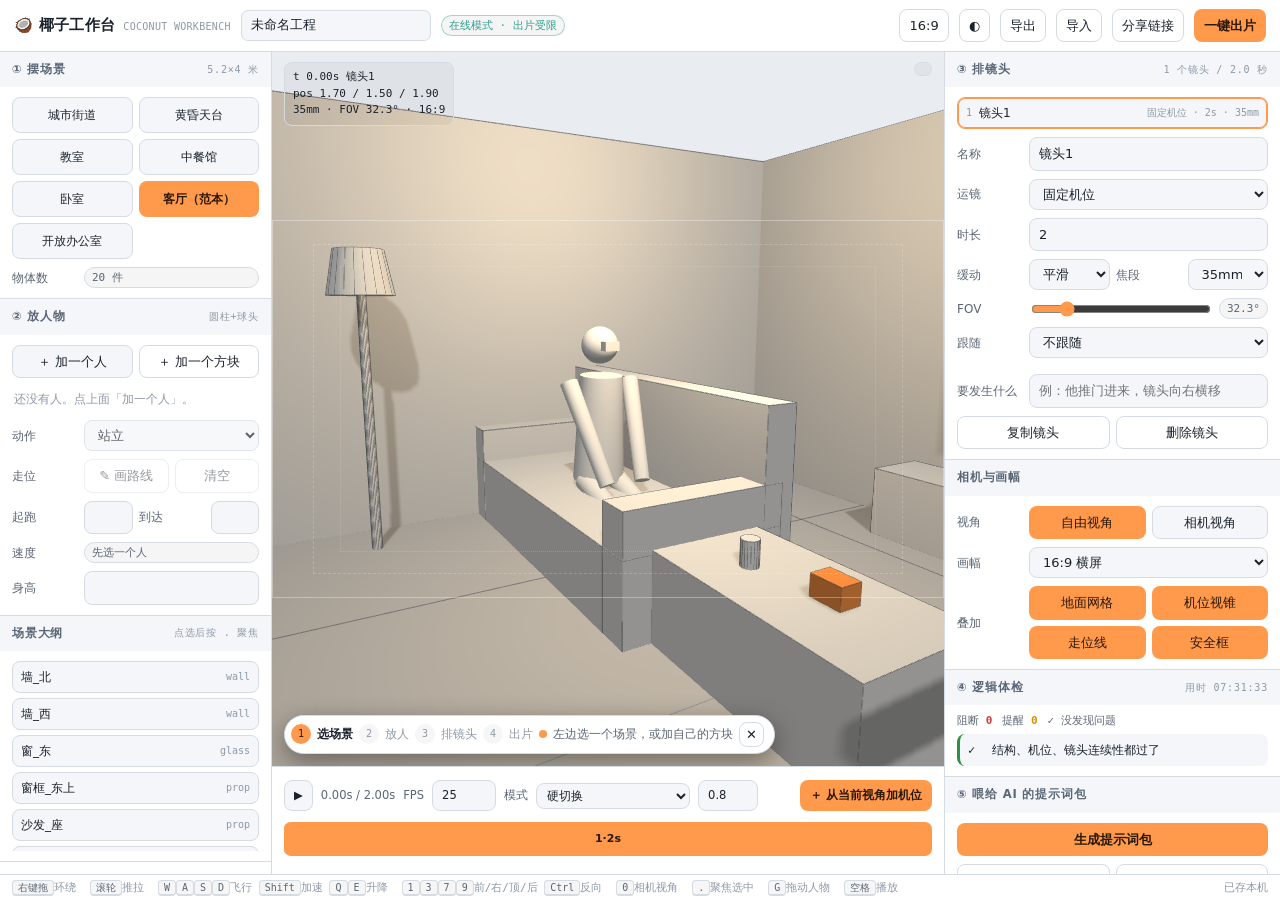
==== commit 2d628e70: "椰子工作台：白膜预演引擎 + 运镜台 + 逐帧出片 推送方式：Git Data API（本机 git 到 github:443 不稳）" ====
--- a/index.html
+++ b/index.html
@@ -1,263 +1,209 @@
 <!DOCTYPE html>
-<html lang="zh-CN">
+<html lang="zh-CN" data-theme="dark">
 <head>
 <meta charset="UTF-8">
 <meta name="viewport" content="width=device-width, initial-scale=1.0">
-<title>白膜工作台 · Whitebox Workbench</title>
-<meta name="description" content="AI 视频白膜场景的导入、播放与管理工作台。预设环境搭白模，或导入任意 AI 生成的白膜 HTML，统一控制播放、跳转、截图。">
-<link rel="icon" href="data:image/svg+xml,%3Csvg xmlns='http://www.w3.org/2000/svg' viewBox='0 0 32 32'%3E%3Ccircle cx='16' cy='16' r='13' fill='none' stroke='%23ffd250' stroke-width='2'/%3E%3Cellipse cx='16' cy='16' rx='13' ry='5' fill='none' stroke='%23ffd250' stroke-width='1.2' opacity='.6'/%3E%3Cpath d='M16 3v26' stroke='%23ffd250' stroke-width='1.2' opacity='.6'/%3E%3C/svg%3E">
+<title>椰子工作台 · AI 视频白膜预演</title>
+<meta name="description" content="本地白膜预演工作台：摆场景、排运镜、一键出片，产出直接喂给视频生成模型当运镜参考。">
+<link rel="icon" href="data:image/svg+xml,%3Csvg xmlns='http://www.w3.org/2000/svg' viewBox='0 0 32 32'%3E%3Crect x='6' y='12' width='20' height='16' rx='2' fill='none' stroke='%23ff9a4d' stroke-width='2'/%3E%3Ccircle cx='16' cy='7' r='4' fill='%23ff9a4d'/%3E%3C/svg%3E">
 <link rel="stylesheet" href="css/workbench.css">
 <script type="importmap">
-{ "imports": { "three": "./assets/three.module.js" } }
+{ "imports": { "three": "./vendor/three.module.js" } }
 </script>
-<script src="assets/land-dots.js"></script>
 </head>
 <body>
 <div id="app">
 
-  <!-- ============================================================
-       视图一：入口（Cinemap 风 · 深色星空 + 预设 + 导入）
-       ============================================================ -->
-  <div id="view-entry">
-    <canvas id="starfield"></canvas>
-
-    <header class="en-top">
-      <div class="brand">
-        <svg class="brand-logo" viewBox="0 0 32 32" width="26" height="26">
-          <circle cx="16" cy="16" r="12.5" fill="none" stroke="#ffd250" stroke-width="1.8"/>
-          <ellipse cx="16" cy="16" rx="12.5" ry="4.8" fill="none" stroke="#ffd250" stroke-width="1" opacity=".55"/>
-          <path d="M16 3.5v25" stroke="#ffd250" stroke-width="1" opacity=".55"/>
-          <circle cx="16" cy="16" r="2.2" fill="#ffd250"/>
-        </svg>
-        <div class="brand-text">
-          <span class="cn">白膜工作台</span>
-          <span class="en">WHITEBOX&nbsp;WORKBENCH</span>
+  <header id="topbar">
+    <div class="brand"><span class="cn">🥥 椰子工作台</span><span class="en">COCONUT&nbsp;WORKBENCH</span></div>
+    <input id="projName" type="text" spellcheck="false" title="工程名">
+    <span class="badge" id="modeBadge">检测中…</span>
+    <div class="spacer"></div>
+    <button id="btnAspect" class="ghost" title="切换画幅">16:9</button>
+    <button id="btnTheme" class="ghost" title="深/浅色">◐</button>
+    <button id="btnExportJson" class="ghost" title="导出工程 JSON">导出</button>
+    <button id="btnImportJson" class="ghost" title="导入工程 JSON">导入</button>
+    <button id="btnShare" class="ghost" title="把当前工程编进网址，发给别人">分享链接</button>
+    <button id="btnRender" class="primary" title="一键出片">一键出片</button>
+  </header>
+
+  <div id="main">
+
+    <aside id="left">
+      <section class="sec">
+        <h3>① 摆场景 <span class="hint" id="presetHint"></span></h3>
+        <div class="body">
+          <div class="presets" id="presetList"></div>
+          <div class="row"><label>物体数</label><span id="statObjects" class="badge">—</span></div>
+        </div>
+      </section>
+
+      <section class="sec">
+        <h3>② 放人物 <span class="hint">圆柱+球头</span></h3>
+        <div class="body">
+          <div class="grid2">
+            <button id="btnAddFigure">＋ 加一个人</button>
+            <button id="btnAddProp" class="ghost">＋ 加一个方块</button>
+          </div>
+          <div class="list" id="figureList"></div>
+          <div class="row"><label>动作</label><select id="figAction"></select></div>
+          <div class="row">
+            <label>走位</label>
+            <div class="grid2">
+              <button id="btnDrawPath" class="ghost" title="在地面上从左到右画一条线">✎ 画路线</button>
+              <button id="btnClearPath" class="ghost">清空</button>
+            </div>
+          </div>
+          <div class="grid2">
+            <div class="row"><label>起跑</label><input id="figStart" type="number" step="0.1" min="0"></div>
+            <div class="row"><label>到达</label><input id="figEnd" type="number" step="0.1" min="0"></div>
+          </div>
+          <div class="row"><label>速度</label><span id="figSpeed" class="badge">—</span></div>
+          <div class="row"><label>身高</label><input id="figHeight" type="number" step="0.05" min="0.4" max="2.4"></div>
+        </div>
+      </section>
+
+      <section class="sec">
+        <h3>场景大纲 <span class="hint">点选后按 . 聚焦</span></h3>
+        <div class="body"><div class="list outline" id="outline"></div></div>
+      </section>
+    </aside>
+
+    <div id="center">
+      <div id="stage">
+        <div id="canvasHolder"></div>
+        <div class="hud" id="hudCam"></div>
+        <div class="hud" id="hudMode"></div>
+        <div id="emptyTip" class="hidden"></div>
+        <div id="coach">
+          <div class="step" data-step="1"><span class="dot">1</span>选场景</div>
+          <div class="step" data-step="2"><span class="dot">2</span>放人</div>
+          <div class="step" data-step="3"><span class="dot">3</span>排镜头</div>
+          <div class="step" data-step="4"><span class="dot">4</span>出片</div>
+          <span class="bubble"></span>
+          <span id="coachText" style="font-size:12px;color:var(--ink-2)"></span>
+          <button class="ghost" id="coachClose" style="padding:2px 6px">✕</button>
         </div>
       </div>
-      <div class="en-top-actions">
-        <button class="btn" id="enBtnLibrary">场景库</button>
-        <button class="btn" id="enBtnSpec">规范</button>
-        <a class="btn ghost" href="https://github.com/Twdhsi-666/whitebox-workbench" target="_blank" rel="noopener">
-          <svg viewBox="0 0 24 24" width="14" height="14"><path d="M12 2a10 10 0 00-3.16 19.49c.5.09.68-.22.68-.48v-1.7c-2.78.6-3.37-1.34-3.37-1.34-.45-1.16-1.11-1.47-1.11-1.47-.91-.62.07-.6.07-.6 1 .07 1.53 1.03 1.53 1.03.89 1.53 2.34 1.09 2.91.83.09-.65.35-1.09.63-1.34-2.22-.25-4.56-1.11-4.56-4.94 0-1.09.39-1.98 1.03-2.68-.1-.25-.45-1.27.1-2.65 0 0 .84-.27 2.75 1.02a9.6 9.6 0 015 0c1.91-1.29 2.75-1.02 2.75-1.02.55 1.38.2 2.4.1 2.65.64.7 1.03 1.59 1.03 2.68 0 3.84-2.34 4.68-4.57 4.93.36.31.68.92.68 1.85v2.74c0 .27.18.58.69.48A10 10 0 0012 2z" fill="currentColor"/></svg>
-          GitHub
-        </a>
+
+      <div id="timeline">
+        <div id="tlHead">
+          <button id="btnPlay" title="空格播放">▶</button>
+          <span id="tlTime">0.00s / 0.00s</span>
+          <span>FPS</span><input id="inpFps" type="number" min="12" max="60" step="1" style="width:64px">
+          <span>模式</span>
+          <select id="selMode" style="padding:4px 6px">
+            <option value="cuts">硬切换</option>
+            <option value="continuous">一镜到底（段间混合）</option>
+          </select>
+          <input id="inpBlend" type="number" min="0" max="3" step="0.1" style="width:60px" title="段间过渡秒数，竞品实操口径 ≥0.8 秒">
+          <div class="spacer"></div>
+          <button id="btnAddShot" class="primary" title="从当前视角新建机位">＋ 从当前视角加机位</button>
+        </div>
+        <div id="tlTrack"></div>
       </div>
-    </header>
-
-    <div class="en-scroll">
-      <section class="en-hero">
-        <div class="en-mascot">
-          <svg viewBox="0 0 16 16" width="72" height="72" shape-rendering="crispEdges">
-            <rect x="4" y="3" width="8" height="1" fill="#ffd250"/>
-            <rect x="3" y="4" width="10" height="6" fill="#f2efe8"/>
-            <rect x="4" y="10" width="8" height="2" fill="#e3dfd4"/>
-            <rect x="4" y="6" width="1" height="1" fill="#23262d"/>
-            <rect x="7" y="6" width="2" height="1" fill="#23262d"/>
-            <rect x="11" y="6" width="1" height="1" fill="#23262d"/>
-            <rect x="6" y="8" width="4" height="1" fill="#c9c5b8"/>
-            <rect x="3" y="4" width="1" height="1" fill="#ffd250"/>
-            <rect x="12" y="4" width="1" height="1" fill="#ffd250"/>
-            <rect x="4" y="12" width="2" height="1" fill="#e3dfd4"/>
-            <rect x="10" y="12" width="2" height="1" fill="#e3dfd4"/>
-          </svg>
-        </div>
-        <h1>先把镜头想清楚，再让 AI 去拍</h1>
-        <p class="en-sub">用预设环境搭一个 3D 白模场景，或把任意 AI 生成的白膜 HTML 导入工作台——统一管理、播放、跳转、截图。</p>
-        <div class="en-cards">
-          <button class="en-card" id="enCardImport">
-            <span class="en-card-icon">
-              <svg viewBox="0 0 24 24" width="26" height="26"><path d="M12 3l-5 5h3v6h4V8h3l-5-5zM5 18h14v2H5v-2z" fill="currentColor"/></svg>
-            </span>
-            <span class="en-card-text">
-              <b>导入白膜 HTML</b>
-              <i>DeepSeek / ChatGPT / Claude 生成的都能用，旧格式自动适配</i>
-            </span>
-          </button>
-          <button class="en-card primary" id="enCardNew">
-            <span class="en-card-icon">
-              <svg viewBox="0 0 24 24" width="26" height="26"><path d="M12 2l-2.4 2.4H6v3.6L3.6 10 6 12.4V16h3.6L12 18.4 14.4 16H18v-3.6L20.4 10 18 7.6V4h-3.6L12 2zm-1 6h2v3h3v2h-3v3h-2v-3H8v-2h3V8z" fill="currentColor"/></svg>
-            </span>
-            <span class="en-card-text">
-              <b>新建白膜场景</b>
-              <i>预设环境 + 人物 / 汽车 / 房间，直接摆进画面</i>
-            </span>
-          </button>
-        </div>
-      </section>
-
-      <section class="en-sec">
-        <div class="en-sec-head">
-          <h2>预设环境</h2>
-          <span class="en-sec-tip">选一个开局，进去后随意添加资产</span>
-        </div>
-        <div class="env-grid" id="envGrid"></div>
-      </section>
-
-      <section class="en-sec">
-        <div class="en-sec-head">
-          <h2>我的场景</h2>
-          <span class="en-sec-tip" id="enCount">0 个</span>
-        </div>
-        <div class="mine-grid" id="mineGrid"></div>
-      </section>
-
-      <footer class="en-foot">
-        白膜工作台 · 本地运行不上传 · <a href="https://twdhsi-666.github.io/whitebox-workbench/" target="_blank">在线版</a>
-      </footer>
+    </div>
+
+    <aside id="right">
+      <section class="sec">
+        <h3>③ 排镜头 <span class="hint" id="shotCount"></span></h3>
+        <div class="body">
+          <div class="list" id="shotList"></div>
+          <div class="row"><label>名称</label><input id="shotName" type="text"></div>
+          <div class="row"><label>运镜</label><select id="shotMove"></select></div>
+          <div class="row"><label>时长</label><input id="shotDur" type="number" step="0.1" min="0.2" max="30"></div>
+          <div class="grid2">
+            <div class="row"><label>缓动</label><select id="shotEase"></select></div>
+            <div class="row"><label>焦段</label><select id="shotMmSel"></select></div>
+          </div>
+          <div class="row"><label>FOV</label><div style="display:flex;gap:6px;align-items:center"><input id="shotMm" type="range" min="14" max="135" step="1" style="flex:1"><span id="fovRead" class="badge">—</span></div></div>
+          <div class="row"><label>跟随</label><select id="shotSubject"></select></div>
+          <div id="moveParams" class="body" style="padding:0"></div>
+          <div class="row"><label>要发生什么</label><input id="shotCue" type="text" placeholder="例：他推门进来，镜头向右横移"></div>
+          <div class="grid2">
+            <button id="btnShotDup" class="ghost">复制镜头</button>
+            <button id="btnShotDel" class="ghost">删除镜头</button>
+          </div>
+        </div>
+      </section>
+
+      <section class="sec">
+        <h3>相机与画幅</h3>
+        <div class="body">
+          <div class="row"><label>视角</label><div class="grid2">
+            <button id="btnViewFree" class="on">自由视角</button>
+            <button id="btnViewCam">相机视角</button>
+          </div></div>
+          <div class="row"><label>画幅</label><select id="selAspect"></select></div>
+          <div class="row"><label>叠加</label><div class="grid2">
+            <button id="tgGrid" class="on">地面网格</button>
+            <button id="tgFru" class="on">机位视锥</button>
+            <button id="tgPath" class="on">走位线</button>
+            <button id="tgGuide" class="on">安全框</button>
+          </div></div>
+        </div>
+      </section>
+
+      <section class="sec">
+        <h3>④ 逻辑体检 <span class="hint" id="checkTime"></span></h3>
+        <div class="body">
+          <div class="summary" id="checkSummary"></div>
+          <div class="list" id="checkList"></div>
+        </div>
+      </section>
+
+      <section class="sec">
+        <h3>⑤ 喂给 AI 的提示词包</h3>
+        <div class="body">
+          <button id="btnPack" class="primary" style="width:100%">生成提示词包</button>
+          <pre class="pack hidden" id="packOut"></pre>
+          <div class="grid2">
+            <button id="btnPackCopy" class="ghost">复制</button>
+            <button id="btnPackDl" class="ghost">下成 .md</button>
+          </div>
+        </div>
+      </section>
+    </aside>
+  </div>
+
+  <footer id="statusbar">
+    <span><kbd>右键拖</kbd>环绕</span><span><kbd>滚轮</kbd>推拉</span><span><kbd>W</kbd><kbd>A</kbd><kbd>S</kbd><kbd>D</kbd>飞行 <kbd>Shift</kbd>加速 <kbd>Q</kbd><kbd>E</kbd>升降</span>
+    <span><kbd>1</kbd><kbd>3</kbd><kbd>7</kbd><kbd>9</kbd>前/右/顶/后 <kbd>Ctrl</kbd>反向</span>
+    <span><kbd>0</kbd>相机视角</span><span><kbd>.</kbd>聚焦选中</span><span><kbd>G</kbd>拖动人物</span><span><kbd>空格</kbd>播放</span>
+    <div class="spacer"></div>
+    <span id="saveState">未保存</span>
+  </footer>
+</div>
+
+<div id="jobMask" class="hidden">
+  <div id="jobCard">
+    <div style="font-weight:700;font-size:14px" id="jobTitle">出片中</div>
+    <div id="jobBar"><i></i></div>
+    <div style="font:11.5px/1.6 var(--mono);color:var(--ink-2)" id="jobLog">准备…</div>
+    <div style="display:flex;gap:8px;justify-content:flex-end">
+      <button id="jobCancel" class="ghost">取消</button>
     </div>
   </div>
-
-  <!-- ============================================================
-       视图二：白模编辑器（Cinemap 导演台精简版 · 浅色）
-       ============================================================ -->
-  <div id="view-editor" hidden>
-    <header class="ed-top">
-      <button class="ed-back" id="edBack" title="返回入口">
-        <svg viewBox="0 0 24 24" width="16" height="16"><path d="M15.4 7.4L14 6l-6 6 6 6 1.4-1.4-4.6-4.6 4.6-4.6z" fill="currentColor"/></svg>
-      </button>
-      <span class="ed-env-badge" id="edEnvBadge">空房间</span>
-      <input class="ed-name" id="edName" value="未命名场景" spellcheck="false" maxlength="40">
-      <div class="ed-top-actions">
-        <button class="ed-btn" id="edShot" title="保存当前画面">截图</button>
-        <button class="ed-btn" id="edGrid" title="显示/隐藏地面网格">网格</button>
-        <button class="ed-btn primary" id="edSave">保存</button>
-      </div>
-    </header>
-
-    <div class="ed-body">
-      <nav class="ed-rail" id="edRail"></nav>
-      <div class="ed-drawer" id="edDrawer" hidden>
-        <div class="ed-drawer-head">
-          <input id="edAssetSearch" type="text" placeholder="搜索资产…" autocomplete="off">
-          <button id="edDrawerClose" title="收起">×</button>
-        </div>
-        <div class="ed-asset-grid" id="edAssetGrid"></div>
-        <div class="ed-drawer-foot">点击放置到场景中心</div>
-      </div>
-      <div class="ed-viewport" id="edViewport">
-        <div class="ed-vp-tip">左键旋转 · 滚轮缩放 · 右键/Shift 平移 · 点击资产选中 · 拖动移动</div>
-      </div>
-      <aside class="ed-inspect" id="edInspect"></aside>
-    </div>
-
-    <footer class="ed-bottom">
-      <div class="ed-cams" id="edCams">
-        <button class="ed-chip add" id="edAddCam">＋ 保存机位</button>
-      </div>
-      <div class="ed-shots" id="edShots"></div>
-      <div class="ed-bottom-ops">
-        <button class="ed-btn danger" id="edDel">删除选中</button>
-      </div>
-    </footer>
-  </div>
-
-  <!-- ============================================================
-       视图三：场景库（地球 / 卡片 / 播放器 · 原有功能）
-       ============================================================ -->
-  <div id="view-library" hidden>
-    <header id="topbar">
-      <button class="btn ghost lib-back" id="libBack">← 入口</button>
-      <div class="brand">
-        <svg class="brand-logo" viewBox="0 0 32 32" width="26" height="26">
-          <circle cx="16" cy="16" r="12.5" fill="none" stroke="#ffd250" stroke-width="1.8"/>
-          <ellipse cx="16" cy="16" rx="12.5" ry="4.8" fill="none" stroke="#ffd250" stroke-width="1" opacity=".55"/>
-          <path d="M16 3.5v25" stroke="#ffd250" stroke-width="1" opacity=".55"/>
-          <circle cx="16" cy="16" r="2.2" fill="#ffd250"/>
-        </svg>
-        <div class="brand-text">
-          <span class="cn">白膜工作台</span>
-          <span class="en">WHITEBOX&nbsp;WORKBENCH</span>
-        </div>
-      </div>
-
-      <div class="search">
-        <svg viewBox="0 0 24 24" width="14" height="14"><path d="M10 2a8 8 0 105.3 14l4.9 4.9 1.4-1.4-4.9-4.9A8 8 0 0010 2zm0 2a6 6 0 110 12 6 6 0 010-12z" fill="currentColor"/></svg>
-        <input id="searchInput" type="text" placeholder="搜索场景标题 / 作者 / 取景地…" autocomplete="off">
-      </div>
-
-      <div class="actions">
-        <button class="btn primary" id="btnImport">
-          <svg viewBox="0 0 24 24" width="13" height="13"><path d="M11 5h2v6h6v2h-6v6h-2v-6H5v-2h6z" fill="currentColor"/></svg>
-          导入 HTML
-        </button>
-        <button class="btn" id="btnNewNative">新建白膜</button>
-        <button class="btn" id="btnSpec">规范</button>
-        <div class="view-switch">
-          <button data-view="globe" class="active" title="地球视图">
-            <svg viewBox="0 0 24 24" width="13" height="13"><path d="M12 2a10 10 0 100 20 10 10 0 000-20zm0 2c-1.8 0-3.3 2.2-3.8 5.4h7.6C15.3 6.2 13.8 4 12 4zM4.3 11c-.2.6-.3 1.3-.3 2s.1 1.4.3 2h3.1c-.1-.7-.1-1.3-.1-2s0-1.3.1-2H4.3zm5.4 0c-.1.7-.1 1.3-.1 2s0 1.3.1 2h4.4c.1-.7.1-1.3.1-2s0-1.3-.1-2H9.7zM12 20c1.8 0 3.3-2.2 3.8-5.4h-7.6C8.7 17.8 10.2 20 12 20zm3.3-7.4c.1.7.1 1.3.1 2s0 1.3-.1 2h3.1c.2-.6.3-1.3.3-2s-.1-1.4-.3-2h-3.1zm1.9-2c-.5-3.2-2-5.4-3.8-5.4v5.4h3.8z" fill="currentColor"/></svg>
-            地球
-          </button>
-          <button data-view="grid" title="卡片视图">
-            <svg viewBox="0 0 24 24" width="13" height="13"><path d="M3 3h8v8H3zm10 0h8v8h-8zM3 13h8v8H3zm10 0h8v8h-8z" fill="currentColor"/></svg>
-            卡片
-          </button>
-        </div>
-        <a class="btn ghost" id="btnGithub" href="https://github.com/Twdhsi-666/whitebox-workbench" target="_blank" rel="noopener">
-          <svg viewBox="0 0 24 24" width="14" height="14"><path d="M12 2a10 10 0 00-3.16 19.49c.5.09.68-.22.68-.48v-1.7c-2.78.6-3.37-1.34-3.37-1.34-.45-1.16-1.11-1.47-1.11-1.47-.91-.62.07-.6.07-.6 1 .07 1.53 1.03 1.53 1.03.89 1.53 2.34 1.09 2.91.83.09-.65.35-1.09.63-1.34-2.22-.25-4.56-1.11-4.56-4.94 0-1.09.39-1.98 1.03-2.68-.1-.25-.45-1.27.1-2.65 0 0 .84-.27 2.75 1.02a9.6 9.6 0 015 0c1.91-1.29 2.75-1.02 2.75-1.02.55 1.38.2 2.4.1 2.65.64.7 1.03 1.59 1.03 2.68 0 3.84-2.34 4.68-4.57 4.93.36.31.68.92.68 1.85v2.74c0 .27.18.58.69.48A10 10 0 0012 2z" fill="currentColor"/></svg>
-          GitHub
-        </a>
-      </div>
-    </header>
-
-    <main id="main">
-      <aside id="library">
-        <div class="lib-head">
-          <span>场景库</span>
-          <span class="lib-count" id="libCount">0</span>
-          <span class="lib-ops">
-            <button id="btnExportProj" title="导出全部场景为项目 JSON">导出</button>
-            <button id="btnClearAll" title="清空全部场景">清空</button>
-          </span>
-        </div>
-        <div id="sceneList"></div>
-        <div class="lib-foot">
-          <div id="stats"></div>
-          <button class="btn wide" id="btnLoadExample">载入示例场景（规范演示）</button>
-        </div>
-      </aside>
-
-      <section id="viewport">
-        <div id="globeView"></div>
-        <div id="gridView" hidden><div id="gridCards"></div></div>
-        <div class="globe-legend">
-          <span><i class="dot located"></i>已定位场景</span>
-          <span><i class="dot auto"></i>未定位 · 赤道故事环</span>
-          <span class="globe-hint">拖拽旋转 · 滚轮缩放 · 点击标记打开</span>
-        </div>
-        <div id="emptyHint">
-          <div class="empty-icon">◍</div>
-          <div class="empty-title">把 AI 生成的白膜 HTML 拖进来</div>
-          <div class="empty-sub">支持规范文件（完整控制）与旧文件（兼容层自动适配）<br>点「规范」查看导入标准，或先「载入示例场景」体验</div>
-        </div>
-        <div id="dropMask" hidden>
-          <div class="drop-box">
-            <div class="drop-icon">⬇</div>
-            <div>松开鼠标 · 导入白膜 HTML / 项目 JSON</div>
-          </div>
-        </div>
-      </section>
-
-      <aside id="detail" hidden></aside>
-    </main>
-  </div>
-
-  <div id="toasts"></div>
-
-  <div id="modal" hidden>
-    <div class="modal-box">
-      <header class="modal-head">
-        <span id="modalTitle"></span>
-        <button id="modalClose" title="关闭">×</button>
-      </header>
-      <div id="modalBody"></div>
-    </div>
-  </div>
-
-  <input type="file" id="fileInput" multiple accept=".html,.htm,.json" hidden>
 </div>
 
-<script type="module" src="js/assetlib.js"></script>
-<script type="module" src="js/scenes.js"></script>
-<script type="module" src="js/app.js"></script>
+<script>
+// ES 模块在双击打开（file://）时会被浏览器按 CORS 拦死，而且不报错、只是白屏。
+// 所以这里提前拦住，告诉他走 .bat。见 docs/决策记录.md。
+if (location.protocol === 'file:') {
+  document.addEventListener('DOMContentLoaded', function () {
+    document.getElementById('app').innerHTML =
+      '<div style="padding:40px;max-width:640px;margin:0 auto;line-height:2;font-size:15px">' +
+      '<b style="font-size:20px">别用双击打开</b><br><br>' +
+      '浏览器的安全规则不允许这种模块页从 file:// 读文件，页面只会白给你看。<br>' +
+      '请<b>双击目录里的 <code>启动工作台.bat</code></b>，它会起一个只在本机的小服务再打开浏览器。<br><br>' +
+      '已经在线用了？地址应该是 <code>http://127.0.0.1:8951/</code> 或 GitHub Pages 的 https 地址。</div>';
+  });
+}
+</script>
+<script type="module" src="app/main.js"></script>
+<script nomodule>
+document.getElementById('emptyTip').classList.remove('hidden');
+document.getElementById('emptyTip').innerHTML = '这个浏览器不支持 ES 模块，请换 Edge / Chrome 最新版打开。';
+</script>
 </body>
 </html>
--- a/css/workbench.css
+++ b/css/workbench.css
@@ -1,851 +1,163 @@
-/* ============================================================
- * 白膜工作台 · 样式（暗色电影感）
- * 配色与用户白膜场景一致：#0a0a0a 底 / #ffd250 琥珀 / #2ec4b6 青
- * ============================================================ */
+/* 椰子工作台 · 双主题（18:00–07:00 自动深色，选择记在 localStorage） */
+:root {
+  color-scheme: light dark;
+  --accent: #ff9a4d;
+  --accent-ink: #2b1706;
+  --teal: #2f9e8f;
+  --err: #d63b3b;
+  --warn: #d99100;
+  --ok: #2f8f46;
+  --radius: 10px;
+  --mono: ui-monospace, "Cascadia Mono", Consolas, monospace;
+}
+[data-theme="dark"] {
+  --bg: #0d1015;
+  --panel: #141922;
+  --panel-2: #1a2029;
+  --line: #262f3b;
+  --ink: #e6ebf2;
+  --ink-2: #97a3b4;
+  --ink-3: #626f80;
+  --chip: #20283433;
+}
+[data-theme="light"] {
+  --bg: #eef1f5;
+  --panel: #ffffff;
+  --panel-2: #f4f6f9;
+  --line: #d5dbe3;
+  --ink: #1b222c;
+  --ink-2: #5a6675;
+  --ink-3: #8d99a8;
+  --chip: #0d10150a;
+}
+* { box-sizing: border-box; }
+html, body { height: 100%; margin: 0; }
+body {
+  background: var(--bg); color: var(--ink);
+  font: 13px/1.5 -apple-system, "PingFang SC", "Microsoft YaHei", system-ui, sans-serif;
+  overflow: hidden;
+}
+#app { display: grid; grid-template-rows: 52px 1fr 26px; height: 100vh; }
+#main { display: grid; grid-template-columns: 272px minmax(0,1fr) 336px; min-height: 0; }
+#left, #right { background: var(--panel); overflow-y: auto; overflow-x: hidden; min-width: 0; }
+#left { border-right: 1px solid var(--line); }
+#right { border-left: 1px solid var(--line); }
+#center { display: grid; grid-template-rows: minmax(0,1fr) 108px; min-width: 0; background: var(--bg); }
+#stage { position: relative; min-height: 0; overflow: hidden; }
+#canvasHolder { position: absolute; inset: 0; }
 
-:root {
-  --bg0: #05070d;
-  --bg1: #0b0e16;
-  --bg2: #10141e;
-  --bg3: #161c29;
-  --line: #1e2635;
-  --line2: #2a3448;
-  --text: #e9edf5;
-  --text2: #8b94a8;
-  --text3: #565f73;
-  --amber: #ffd250;
-  --amber-dim: rgba(255, 210, 80, 0.14);
-  --teal: #2ec4b6;
-  --teal-dim: rgba(46, 196, 182, 0.14);
-  --red: #ff6b6b;
-  --blue: #5b8cff;
-  --radius: 8px;
-  --font: -apple-system, BlinkMacSystemFont, "PingFang SC", "Microsoft YaHei", "Segoe UI", sans-serif;
-  --mono: "SF Mono", "Cascadia Code", Consolas, "Courier New", monospace;
+/* 顶栏 */
+#topbar { display: flex; align-items: center; gap: 10px; padding: 0 14px; background: var(--panel); border-bottom: 1px solid var(--line); }
+.brand { display: flex; align-items: baseline; gap: 8px; font-weight: 700; letter-spacing: .3px; }
+.brand .cn { font-size: 15px; }
+.brand .en { font: 10px/1 var(--mono); color: var(--ink-3); }
+.spacer { flex: 1 1 auto; }
+#projName { background: var(--panel-2); border: 1px solid var(--line); color: var(--ink); border-radius: 7px; padding: 5px 9px; width: 190px; font-size: 12.5px; }
+.badge { font: 11px/1 var(--mono); padding: 4px 7px; border-radius: 999px; background: var(--chip); color: var(--ink-2); border: 1px solid var(--line); }
+.badge.local { color: var(--ok); border-color: #2f8f4666; }
+.badge.online { color: var(--teal); border-color: #2f9e8f66; }
+
+button, select, input[type="number"], input[type="text"] {
+  font: inherit; color: var(--ink); background: var(--panel-2);
+  border: 1px solid var(--line); border-radius: 8px; padding: 6px 9px; cursor: pointer; min-width: 0;
+}
+button:hover { border-color: var(--accent); }
+button.primary { background: var(--accent); color: var(--accent-ink); border-color: transparent; font-weight: 700; }
+button.ghost { background: transparent; }
+button.on { background: var(--accent); color: var(--accent-ink); border-color: transparent; }
+button:disabled { opacity: .45; cursor: not-allowed; }
+input[type="text"], input[type="number"], select { cursor: auto; }
+input[type="range"] { accent-color: var(--accent); }
+
+/* 面板 */
+.sec { border-bottom: 1px solid var(--line); }
+.sec > h3 {
+  margin: 0; padding: 9px 12px; font-size: 11.5px; letter-spacing: .8px; color: var(--ink-2);
+  text-transform: uppercase; background: var(--panel-2); position: sticky; top: 0; z-index: 2;
+  display: flex; align-items: center; gap: 8px;
+}
+.sec > h3 .hint { margin-left: auto; font: 10px/1 var(--mono); color: var(--ink-3); text-transform: none; }
+.body { padding: 10px 12px; display: grid; gap: 8px; }
+.row { display: grid; grid-template-columns: 64px minmax(0,1fr); align-items: center; gap: 8px; }
+.row.wide { grid-template-columns: minmax(0,1fr); }
+.row > label { color: var(--ink-2); font-size: 12px; min-width: 0; }
+.grid2 { display: grid; grid-template-columns: repeat(2, minmax(0,1fr)); gap: 6px; }
+.grid3 { display: grid; grid-template-columns: repeat(3, minmax(0,1fr)); gap: 6px; }
+.presets { display: grid; grid-template-columns: 1fr 1fr; gap: 6px; }
+.preset { padding: 8px 6px; text-align: center; font-size: 12px; }
+.preset.sel { background: var(--accent); color: var(--accent-ink); border-color: transparent; font-weight: 700; }
+.list { display: grid; gap: 5px; }
+.item {
+  display: flex; align-items: center; gap: 7px; padding: 6px 8px; border: 1px solid var(--line);
+  border-radius: 8px; background: var(--panel-2); cursor: pointer; font-size: 12px;
+}
+.item.sel { border-color: var(--accent); box-shadow: inset 0 0 0 1px var(--accent); }
+.item .nm { flex: 1 1 auto; overflow: hidden; text-overflow: ellipsis; white-space: nowrap; }
+.item .tag { font: 10px/1 var(--mono); color: var(--ink-3); }
+.item .x { color: var(--ink-3); padding: 0 3px; }
+.item .x:hover { color: var(--err); }
+.outline { max-height: 190px; overflow-y: auto; }
+
+/* 视口浮层 */
+.hud { position: absolute; pointer-events: none; font: 11px/1.5 var(--mono); color: var(--ink);
+  background: var(--chip); border: 1px solid var(--line); border-radius: 8px; padding: 6px 8px; }
+#hudCam { top: 10px; left: 12px; }
+#hudMode { top: 10px; right: 12px; text-align: right; }
+#frameGuide { position: absolute; pointer-events: none; border: 1px solid #ffffff55; }
+#frameGuide .safe { position: absolute; inset: 6%; border: 1px dashed #ffffff33; }
+#frameGuide .title { position: absolute; inset: 12% 10%; border: 1px dotted #ffffff2a; }
+#emptyTip {
+  position: absolute; inset: auto 0 40% 0; margin: 0 auto; width: max-content; max-width: 80%;
+  background: var(--panel); border: 1px solid var(--line); border-radius: var(--radius);
+  padding: 12px 16px; color: var(--ink-2); font-size: 12.5px;
 }
 
-* { box-sizing: border-box; margin: 0; padding: 0; }
-[hidden] { display: none !important; }
-html, body { height: 100%; }
-body {
-  background: var(--bg0);
-  color: var(--text);
-  font-family: var(--font);
-  font-size: 13px;
-  overflow: hidden;
-  -webkit-font-smoothing: antialiased;
+/* 引导步骤条 */
+#coach {
+  position: absolute; left: 12px; bottom: 12px; display: flex; gap: 6px; align-items: center;
+  background: var(--panel); border: 1px solid var(--line); border-radius: 999px; padding: 6px 10px 6px 6px;
+  box-shadow: 0 8px 26px #0006; transition: opacity .35s ease, transform .35s ease;
 }
-button { font-family: inherit; }
-::-webkit-scrollbar { width: 8px; height: 8px; }
-::-webkit-scrollbar-thumb { background: #232b3d; border-radius: 4px; }
-::-webkit-scrollbar-thumb:hover { background: #2f3a52; }
-::-webkit-scrollbar-track { background: transparent; }
+#coach.gone { opacity: 0; transform: translateY(14px); pointer-events: none; }
+#coach .step { display: flex; align-items: center; gap: 6px; font-size: 12px; color: var(--ink-3); }
+#coach .step.act { color: var(--ink); font-weight: 700; }
+#coach .dot { width: 20px; height: 20px; border-radius: 50%; display: grid; place-items: center; background: var(--chip); font: 10px/1 var(--mono); }
+#coach .step.act .dot { background: var(--accent); color: var(--accent-ink); }
+#coach .bubble { width: 8px; height: 8px; border-radius: 50%; background: var(--accent); animation: pulse 1.6s ease-in-out infinite; }
+@keyframes pulse { 0%, 100% { transform: scale(1); opacity: 1 } 50% { transform: scale(1.7); opacity: .35 } }
+@keyframes nudge { 0%, 100% { transform: translateX(0) } 50% { transform: translateX(4px) } }
+#coach .step.act .bubble { animation: pulse 1.6s ease-in-out infinite, nudge 1.2s ease-in-out infinite; }
 
-#app { display: flex; flex-direction: column; height: 100vh; }
+/* 时间轴 */
+#timeline { background: var(--panel); border-top: 1px solid var(--line); padding: 8px 12px; display: grid; grid-template-rows: auto auto; gap: 6px; }
+#tlHead { display: flex; align-items: center; gap: 8px; font-size: 11.5px; color: var(--ink-2); }
+#tlTrack { position: relative; height: 34px; display: flex; gap: 2px; border-radius: 7px; overflow: hidden; background: var(--panel-2); cursor: text; }
+.shot-block { position: relative; display: grid; place-items: center; background: #4b607a33; border: 1px solid var(--line); font-size: 11px; color: var(--ink-2); overflow: hidden; white-space: nowrap; }
+.shot-block.cur { background: var(--accent); color: var(--accent-ink); border-color: transparent; font-weight: 700; }
+#playhead { position: absolute; top: 0; bottom: 0; width: 2px; background: var(--accent); pointer-events: none; }
+#playhead::after { content: ""; position: absolute; top: -1px; left: -4px; border: 5px solid transparent; border-top-color: var(--accent); }
 
-/* ------------------------------------------------------------ */
-/* 顶栏                                                          */
-/* ------------------------------------------------------------ */
-#topbar {
-  flex: 0 0 52px;
-  display: flex; align-items: center; gap: 18px;
-  padding: 0 16px;
-  background: linear-gradient(180deg, #0c1018, #090c13);
-  border-bottom: 1px solid var(--line);
-  z-index: 30;
-}
-.brand { display: flex; align-items: center; gap: 10px; user-select: none; }
-.brand-logo { flex: 0 0 auto; filter: drop-shadow(0 0 8px rgba(255, 210, 80, 0.35)); }
-.brand-text { display: flex; flex-direction: column; line-height: 1.25; }
-.brand-text .cn { font-size: 15px; font-weight: 700; letter-spacing: 1px; }
-.brand-text .en { font-size: 8.5px; letter-spacing: 2.6px; color: var(--text3); }
+/* 体检 */
+.finding { display: grid; grid-template-columns: 16px 1fr; gap: 8px; padding: 7px 8px; border-radius: 8px; background: var(--panel-2); border-left: 3px solid var(--line); cursor: pointer; font-size: 12px; }
+.finding:hover { border-color: var(--accent); }
+.finding.err { border-left-color: var(--err); }
+.finding.warn { border-left-color: var(--warn); }
+.finding.ok { border-left-color: var(--ok); }
+.finding .ic { font-family: var(--mono); }
+.summary { display: flex; gap: 10px; font: 11px/1 var(--mono); color: var(--ink-2); }
+.summary b { color: var(--ink); }
 
-.search {
-  flex: 1 1 auto; max-width: 460px;
-  display: flex; align-items: center; gap: 8px;
-  background: var(--bg2);
-  border: 1px solid var(--line);
-  border-radius: 6px;
-  padding: 0 10px;
-  height: 32px;
-  color: var(--text3);
-  transition: border-color 0.15s;
-}
-.search:focus-within { border-color: var(--line2); color: var(--text2); }
-.search input {
-  flex: 1; background: none; border: none; outline: none;
-  color: var(--text); font-size: 12px; font-family: inherit;
-}
-.search input::placeholder { color: var(--text3); }
+pre.pack { margin: 0; padding: 10px; background: var(--panel-2); border: 1px solid var(--line); border-radius: 8px; font: 11.5px/1.6 var(--mono); white-space: pre-wrap; word-break: break-word; max-height: 260px; overflow-y: auto; }
 
-.actions { margin-left: auto; display: flex; align-items: center; gap: 8px; }
+/* 状态栏 */
+#statusbar { display: flex; align-items: center; gap: 14px; padding: 0 12px; background: var(--panel); border-top: 1px solid var(--line); font: 11px/1 var(--mono); color: var(--ink-3); overflow: hidden; white-space: nowrap; }
+kbd { background: var(--chip); border: 1px solid var(--line); border-bottom-width: 2px; border-radius: 4px; padding: 1px 5px; font: 10px/1.4 var(--mono); color: var(--ink-2); }
 
-.btn {
-  display: inline-flex; align-items: center; gap: 6px;
-  height: 30px; padding: 0 12px;
-  background: var(--bg2);
-  border: 1px solid var(--line);
-  border-radius: 6px;
-  color: var(--text2);
-  font-size: 12px; cursor: pointer;
-  text-decoration: none;
-  transition: all 0.15s;
-  white-space: nowrap;
-}
-.btn:hover { background: var(--bg3); color: var(--text); border-color: var(--line2); }
-.btn.primary {
-  background: var(--amber-dim);
-  border-color: rgba(255, 210, 80, 0.45);
-  color: var(--amber);
-}
-.btn.primary:hover { background: rgba(255, 210, 80, 0.22); color: #ffe68f; }
-.btn.ghost { background: transparent; }
-.btn.wide { width: 100%; justify-content: center; margin-top: 10px; }
-
-.view-switch {
-  display: flex; background: var(--bg2);
-  border: 1px solid var(--line); border-radius: 6px; padding: 2px;
-}
-.view-switch button {
-  display: inline-flex; align-items: center; gap: 5px;
-  height: 24px; padding: 0 10px;
-  background: none; border: none; border-radius: 4px;
-  color: var(--text3); font-size: 11.5px; cursor: pointer;
-  transition: all 0.15s;
-}
-.view-switch button.active { background: var(--bg3); color: var(--amber); }
-.view-switch button:hover { color: var(--text); }
-
-/* ------------------------------------------------------------ */
-/* 主区                                                            */
-/* ------------------------------------------------------------ */
-#main {
-  flex: 1 1 auto;
-  display: grid;
-  grid-template-columns: 262px 1fr;
-  min-height: 0;
-}
-#main:has(#detail:not([hidden])) { grid-template-columns: 262px 1fr auto; }
-
-/* ---- 左侧场景库 ---- */
-#library {
-  display: flex; flex-direction: column;
-  background: var(--bg1);
-  border-right: 1px solid var(--line);
-  min-height: 0;
-}
-.lib-head {
-  flex: 0 0 auto;
-  display: flex; align-items: center; gap: 8px;
-  padding: 12px 14px 10px;
-  font-size: 12px; font-weight: 600; letter-spacing: 1px;
-  color: var(--text2);
-  border-bottom: 1px solid var(--line);
-}
-.lib-count {
-  font-size: 10px; font-weight: 400; color: var(--text3);
-  background: var(--bg2); border: 1px solid var(--line);
-  padding: 1px 7px; border-radius: 8px;
-  font-variant-numeric: tabular-nums;
-}
-.lib-ops { margin-left: auto; display: flex; gap: 4px; }
-.lib-ops button {
-  background: none; border: none; color: var(--text3);
-  font-size: 11px; cursor: pointer; padding: 2px 5px; border-radius: 4px;
-}
-.lib-ops button:hover { color: var(--amber); background: var(--bg2); }
-
-#sceneList { flex: 1 1 auto; overflow-y: auto; padding: 8px; }
-.lib-empty {
-  padding: 28px 12px; text-align: center;
-  color: var(--text3); font-size: 11.5px; line-height: 1.8;
-}
-.lib-item {
-  display: flex; align-items: center; gap: 10px;
-  padding: 7px;
-  border-radius: 6px;
-  border: 1px solid transparent;
-  cursor: pointer;
-  transition: background 0.12s;
-  position: relative;
-}
-.lib-item:hover { background: var(--bg2); }
-.lib-item.active { background: var(--bg3); border-color: rgba(255, 210, 80, 0.35); }
-.lib-thumb {
-  flex: 0 0 84px; height: 48px;
-  background: #000; border-radius: 4px; overflow: hidden;
-  display: flex; align-items: center; justify-content: center;
-  border: 1px solid var(--line);
-}
-.lib-thumb img { width: 100%; height: 100%; object-fit: cover; display: block; }
-.lib-thumb-ph { color: var(--text3); font-size: 18px; }
-.lib-info { flex: 1; min-width: 0; }
-.lib-title {
-  font-size: 12px; font-weight: 500; color: var(--text);
-  white-space: nowrap; overflow: hidden; text-overflow: ellipsis;
-  margin-bottom: 3px;
-}
-.lib-item.active .lib-title { color: var(--amber); }
-.lib-sub {
-  display: flex; align-items: center; gap: 6px;
-  font-size: 10px; color: var(--text3);
-  font-variant-numeric: tabular-nums;
-}
-.lib-loc { max-width: 76px; white-space: nowrap; overflow: hidden; text-overflow: ellipsis; }
-.tier {
-  font-size: 9px; padding: 1px 5px; border-radius: 3px;
-  letter-spacing: 0.5px; flex: 0 0 auto;
-}
-.tier-A { color: var(--amber); background: var(--amber-dim); border: 1px solid rgba(255,210,80,.25); }
-.tier-B { color: var(--teal); background: var(--teal-dim); border: 1px solid rgba(46,196,182,.25); }
-.lib-del {
-  position: absolute; top: 4px; right: 4px;
-  width: 18px; height: 18px;
-  background: var(--bg3); border: 1px solid var(--line2); border-radius: 4px;
-  color: var(--text3); font-size: 12px; line-height: 1;
-  cursor: pointer; opacity: 0; transition: opacity 0.12s;
-}
-.lib-item:hover .lib-del { opacity: 1; }
-.lib-del:hover { color: var(--red); border-color: var(--red); }
-
-.lib-foot {
-  flex: 0 0 auto;
-  border-top: 1px solid var(--line);
-  padding: 10px 12px 12px;
-}
-#stats {
-  display: flex; flex-direction: column; gap: 3px;
-  font-size: 10.5px; color: var(--text3);
-}
-#stats b { color: var(--text2); font-weight: 600; }
-
-/* ---- 中央视口 ---- */
-#viewport { position: relative; min-width: 0; overflow: hidden; background: var(--bg0); }
-#globeView { position: absolute; inset: 0; cursor: grab; }
-#globeView:active { cursor: grabbing; }
-#globeView canvas { display: block; }
-
-.globe-labels { position: absolute; inset: 0; pointer-events: none; overflow: hidden; }
-.globe-label {
-  position: absolute; left: 0; top: 0;
-  background: rgba(10, 13, 20, 0.82);
-  border: 1px solid rgba(255, 210, 80, 0.35);
-  color: var(--amber);
-  font-size: 10.5px; letter-spacing: 0.5px;
-  padding: 3px 8px; border-radius: 4px;
-  white-space: nowrap;
-  backdrop-filter: blur(4px);
-  transition: opacity 0.15s;
-  box-shadow: 0 2px 12px rgba(0,0,0,0.5);
-}
-
-.globe-legend {
-  position: absolute; left: 16px; bottom: 14px;
-  display: flex; align-items: center; gap: 14px;
-  font-size: 10.5px; color: var(--text3);
-  background: rgba(8, 10, 16, 0.6);
-  border: 1px solid var(--line);
-  padding: 6px 12px; border-radius: 6px;
-  backdrop-filter: blur(6px);
-  pointer-events: none;
-}
-.globe-legend .dot {
-  display: inline-block; width: 7px; height: 7px; border-radius: 50%;
-  margin-right: 5px; vertical-align: 1px;
-}
-.globe-legend .dot.located { background: var(--amber); box-shadow: 0 0 6px rgba(255,210,80,.7); }
-.globe-legend .dot.auto { background: #56c4d6; box-shadow: 0 0 6px rgba(86,196,214,.7); }
-.globe-legend .globe-hint { color: var(--text3); opacity: 0.75; }
-
-#emptyHint {
-  position: absolute; inset: 0;
-  display: flex; flex-direction: column; align-items: center; justify-content: center;
-  gap: 6px; pointer-events: none;
-  transition: opacity 0.3s;
-}
-#emptyHint.hide { opacity: 0; }
-.empty-icon {
-  font-size: 44px; color: rgba(255, 210, 80, 0.5);
-  text-shadow: 0 0 30px rgba(255, 210, 80, 0.35);
-  margin-bottom: 8px;
-  animation: pulse 3.2s ease-in-out infinite;
-}
-@keyframes pulse { 0%,100% { opacity: .55; transform: scale(1); } 50% { opacity: 1; transform: scale(1.06); } }
-.empty-title { font-size: 15px; font-weight: 600; letter-spacing: 1px; color: var(--text2); }
-.empty-sub { font-size: 11.5px; color: var(--text3); text-align: center; line-height: 1.9; }
-
-/* 拖拽遮罩 */
-#dropMask {
-  position: absolute; inset: 0; z-index: 40;
-  background: rgba(5, 7, 13, 0.82);
-  display: flex; align-items: center; justify-content: center;
-  backdrop-filter: blur(3px);
-}
-.drop-box {
-  border: 2px dashed rgba(255, 210, 80, 0.55);
-  border-radius: 14px;
-  padding: 46px 70px;
-  text-align: center;
-  color: var(--amber);
-  font-size: 14px; letter-spacing: 1px;
-  background: rgba(255, 210, 80, 0.05);
-}
-.drop-icon { font-size: 30px; margin-bottom: 10px; }
-
-/* ---- 卡片视图 ---- */
-#gridView { position: absolute; inset: 0; overflow-y: auto; padding: 18px; }
-#gridCards {
-  display: grid;
-  grid-template-columns: repeat(auto-fill, minmax(215px, 1fr));
-  gap: 14px;
-}
-.grid-empty { grid-column: 1/-1; text-align: center; color: var(--text3); padding: 60px 0; font-size: 12px; }
-.card {
-  background: var(--bg1);
-  border: 1px solid var(--line);
-  border-radius: var(--radius);
-  overflow: hidden;
-  cursor: pointer;
-  transition: transform 0.16s, border-color 0.16s, box-shadow 0.16s;
-}
-.card:hover {
-  transform: translateY(-3px);
-  border-color: rgba(255, 210, 80, 0.4);
-  box-shadow: 0 10px 28px rgba(0, 0, 0, 0.5);
-}
-.card.active { border-color: var(--amber); }
-.card-thumb {
-  position: relative;
-  aspect-ratio: 16 / 9;
-  background: #000;
-  display: flex; align-items: center; justify-content: center;
-  color: var(--text3); font-size: 26px;
-  border-bottom: 1px solid var(--line);
-}
-.card-thumb img { width: 100%; height: 100%; object-fit: cover; display: block; }
-.card-thumb .tier { position: absolute; top: 7px; left: 7px; backdrop-filter: blur(4px); }
-.card-dur {
-  position: absolute; right: 7px; bottom: 7px;
-  font-size: 10px; color: var(--text);
-  background: rgba(0, 0, 0, 0.65);
-  padding: 2px 6px; border-radius: 3px;
-  font-variant-numeric: tabular-nums;
-}
-.card-body { padding: 10px 12px 12px; }
-.card-title {
-  font-size: 12.5px; font-weight: 600;
-  white-space: nowrap; overflow: hidden; text-overflow: ellipsis;
-  margin-bottom: 4px;
-}
-.card.active .card-title { color: var(--amber); }
-.card-sub { font-size: 10.5px; color: var(--text3); white-space: nowrap; overflow: hidden; text-overflow: ellipsis; }
-
-/* ------------------------------------------------------------ */
-/* 右侧详情面板                                                   */
-/* ------------------------------------------------------------ */
-#detail {
-  width: 470px;
-  background: var(--bg1);
-  border-left: 1px solid var(--line);
-  display: flex; flex-direction: column;
-  min-height: 0;
-  animation: slideIn 0.22s ease;
-}
-@keyframes slideIn { from { transform: translateX(24px); opacity: 0; } to { transform: none; opacity: 1; } }
-
-.d-head {
-  flex: 0 0 auto;
-  display: flex; align-items: flex-start; gap: 10px;
-  padding: 13px 14px 11px;
-  border-bottom: 1px solid var(--line);
-}
-.d-title-box { flex: 1; min-width: 0; }
-.d-title {
-  font-size: 14px; font-weight: 700; letter-spacing: 0.5px;
-  white-space: nowrap; overflow: hidden; text-overflow: ellipsis;
-  margin-bottom: 5px;
-}
-.d-sub { display: flex; align-items: center; gap: 8px; font-size: 10.5px; color: var(--text3); }
-.d-close {
-  flex: 0 0 auto;
-  width: 26px; height: 26px;
-  background: var(--bg2); border: 1px solid var(--line); border-radius: 5px;
-  color: var(--text2); font-size: 15px; line-height: 1; cursor: pointer;
-}
-.d-close:hover { color: var(--text); background: var(--bg3); }
-
-.d-stage {
-  position: relative;
-  margin: 14px 14px 0;
-  aspect-ratio: 16 / 9;
-  background: #000;
-  border: 1px solid var(--line);
-  border-radius: 6px;
-  overflow: hidden;
-  box-shadow: 0 8px 30px rgba(0, 0, 0, 0.55);
-}
-.d-stage:fullscreen { margin: 0; border: none; border-radius: 0; aspect-ratio: auto; }
-.scene-frame { width: 100%; height: 100%; border: 0; display: block; background: #000; }
-.d-loading {
-  position: absolute; inset: 0;
-  display: flex; align-items: center; justify-content: center;
-  color: var(--text3); font-size: 12px; letter-spacing: 1px;
-  background: var(--bg1);
-}
-.d-loading.fail { color: var(--red); }
-
-.d-controls {
-  flex: 0 0 auto;
-  display: flex; align-items: center; gap: 9px;
-  padding: 11px 14px;
-}
-.ctl-play {
-  flex: 0 0 auto;
-  width: 34px; height: 34px;
-  display: flex; align-items: center; justify-content: center;
-  background: var(--amber-dim);
-  border: 1px solid rgba(255, 210, 80, 0.45);
-  border-radius: 50%;
-  color: var(--amber); cursor: pointer;
-  transition: all 0.15s;
-}
-.ctl-play:hover { background: rgba(255, 210, 80, 0.25); }
-.ctl-time {
-  font-size: 11px; color: var(--text2);
-  font-variant-numeric: tabular-nums;
-  font-family: var(--mono);
-  min-width: 52px;
-}
-.ctl-track { position: relative; flex: 1; height: 20px; display: flex; align-items: center; }
-.ctl-track input[type="range"] {
-  width: 100%; height: 3px;
-  -webkit-appearance: none; appearance: none;
-  background: var(--line2); border-radius: 2px;
-  outline: none; cursor: pointer;
-}
-.ctl-track input[type="range"]::-webkit-slider-thumb {
-  -webkit-appearance: none;
-  width: 11px; height: 11px; border-radius: 50%;
-  background: var(--amber);
-  box-shadow: 0 0 8px rgba(255, 210, 80, 0.6);
-  cursor: pointer;
-}
-.ctl-track input[type="range"]:disabled::-webkit-slider-thumb { background: var(--text3); box-shadow: none; cursor: not-allowed; }
-.ctl-ticks { position: absolute; left: 0; right: 0; top: 50%; height: 9px; pointer-events: none; transform: translateY(-50%); }
-.ctl-ticks i {
-  position: absolute; top: 0;
-  width: 2px; height: 9px;
-  background: rgba(46, 196, 182, 0.85);
-  transform: translateX(-1px);
-  border-radius: 1px;
-}
-.ctl-speed {
-  background: var(--bg2); border: 1px solid var(--line); border-radius: 5px;
-  color: var(--text2); font-size: 11px; font-family: inherit;
-  height: 26px; padding: 0 4px; cursor: pointer; outline: none;
-}
-.ctl-icon {
-  flex: 0 0 auto;
-  width: 28px; height: 28px;
-  display: flex; align-items: center; justify-content: center;
-  background: var(--bg2); border: 1px solid var(--line); border-radius: 5px;
-  color: var(--text2); cursor: pointer;
-  transition: all 0.15s;
-}
-.ctl-icon:hover { color: var(--amber); border-color: rgba(255, 210, 80, 0.4); }
-
-.d-meta {
-  flex: 1 1 auto; overflow-y: auto;
-  padding: 4px 14px 16px;
-  border-top: 1px solid var(--line);
-  margin-top: 4px;
-}
-.d-meta-row {
-  display: flex; gap: 10px;
-  padding: 6px 0;
-  font-size: 11.5px;
-  border-bottom: 1px dashed rgba(30, 38, 53, 0.7);
-}
-.d-meta-row .k { flex: 0 0 34px; color: var(--text3); }
-.d-meta-row .v { color: var(--text2); line-height: 1.7; word-break: break-all; }
-.d-shots { margin-top: 2px; }
-.d-shots .d-meta-row { border-bottom: none; padding-bottom: 2px; }
-.shot-list { display: flex; flex-wrap: wrap; gap: 5px; padding: 2px 0 8px; }
-.shot {
-  background: var(--bg2); border: 1px solid var(--line); border-radius: 4px;
-  color: var(--text2); font-size: 10.5px;
-  padding: 4px 8px; cursor: pointer;
-  transition: all 0.13s;
-}
-.shot b { color: var(--teal); font-weight: 600; margin-right: 4px; font-variant-numeric: tabular-nums; }
-.shot:hover { border-color: rgba(46, 196, 182, 0.5); color: var(--text); }
-.d-ops { display: flex; gap: 8px; padding-top: 12px; }
-.op {
-  flex: 1;
-  height: 30px;
-  background: var(--bg2); border: 1px solid var(--line); border-radius: 6px;
-  color: var(--text2); font-size: 11.5px; cursor: pointer;
-  transition: all 0.15s;
-}
-.op:hover { color: var(--text); border-color: var(--line2); }
-.op.danger:hover { color: var(--red); border-color: rgba(255, 107, 107, 0.5); }
-.op.primary { background: var(--amber-dim); border-color: rgba(255,210,80,.4); color: var(--amber); }
-.op.primary:hover { background: rgba(255,210,80,.22); }
-
-/* ------------------------------------------------------------ */
-/* Toast                                                          */
-/* ------------------------------------------------------------ */
-#toasts {
-  position: fixed; bottom: 26px; left: 50%;
-  transform: translateX(-50%);
-  display: flex; flex-direction: column; align-items: center; gap: 8px;
-  z-index: 100; pointer-events: none;
-}
-.toast {
-  background: rgba(16, 20, 30, 0.92);
-  border: 1px solid var(--line2);
-  border-left: 3px solid var(--teal);
-  color: var(--text);
-  font-size: 12px;
-  padding: 9px 16px; border-radius: 6px;
-  box-shadow: 0 8px 28px rgba(0, 0, 0, 0.55);
-  backdrop-filter: blur(8px);
-  opacity: 0; transform: translateY(8px);
-  transition: all 0.25s;
-  max-width: 70vw;
-}
-.toast.show { opacity: 1; transform: none; }
-.toast.ok { border-left-color: var(--teal); }
-.toast.warn { border-left-color: var(--amber); }
-.toast.err { border-left-color: var(--red); }
-
-/* ------------------------------------------------------------ */
-/* 模态框                                                          */
-/* ------------------------------------------------------------ */
-#modal {
-  position: fixed; inset: 0; z-index: 90;
-  background: rgba(4, 6, 10, 0.72);
-  display: flex; align-items: center; justify-content: center;
-  backdrop-filter: blur(4px);
-  opacity: 0; transition: opacity 0.2s;
-}
-#modal.show { opacity: 1; }
-.modal-box {
-  width: min(760px, 92vw); max-height: 86vh;
-  background: var(--bg1);
-  border: 1px solid var(--line2);
-  border-radius: 12px;
-  display: flex; flex-direction: column;
-  box-shadow: 0 24px 80px rgba(0, 0, 0, 0.7);
-  transform: translateY(10px); transition: transform 0.2s;
-}
-#modal.show .modal-box { transform: none; }
-.modal-head {
-  flex: 0 0 auto;
-  display: flex; align-items: center; justify-content: space-between;
-  padding: 14px 18px;
-  border-bottom: 1px solid var(--line);
-  font-size: 14px; font-weight: 700; letter-spacing: 0.5px;
-}
-.modal-head button {
-  width: 26px; height: 26px;
-  background: var(--bg2); border: 1px solid var(--line); border-radius: 5px;
-  color: var(--text2); font-size: 15px; cursor: pointer;
-}
-.modal-head button:hover { color: var(--text); }
-#modalBody { flex: 1 1 auto; overflow-y: auto; padding: 16px 18px 20px; }
-.modal-loading { color: var(--text3); text-align: center; padding: 40px 0; font-size: 12px; }
-.modal-tip {
-  margin-top: 14px; padding: 10px 12px;
-  background: var(--amber-dim); border: 1px solid rgba(255, 210, 80, 0.25);
-  border-radius: 6px; color: var(--amber);
-  font-size: 11.5px; line-height: 1.8;
-}
-
-/* 导入报告 */
-.rep {
-  border: 1px solid var(--line);
-  border-left: 3px solid var(--line2);
-  border-radius: 6px;
-  padding: 10px 12px;
-  margin-bottom: 9px;
-  background: var(--bg2);
-}
-.rep.ok { border-left-color: var(--teal); }
-.rep.err { border-left-color: var(--red); }
-.rep-head { font-size: 12px; font-weight: 600; margin-bottom: 3px; }
-.rep-msg { font-size: 11px; color: var(--text2); line-height: 1.7; word-break: break-all; }
-.rep-warns { font-size: 10.5px; color: var(--text3); line-height: 1.8; margin-top: 5px; }
-
-/* 规范弹窗 */
-.spec-actions { display: flex; flex-wrap: wrap; gap: 8px; margin-bottom: 14px; }
-.spec-actions .op { flex: 0 0 auto; padding: 0 14px; text-decoration: none; display: inline-flex; align-items: center; }
-.spec-pre {
-  white-space: pre-wrap; word-break: break-word;
-  font-size: 11.5px; line-height: 1.85;
-  color: var(--text2);
-  background: var(--bg2);
-  border: 1px solid var(--line);
-  border-radius: 8px;
-  padding: 16px;
-  font-family: var(--font);
-}
-
-/* ------------------------------------------------------------ */
-/* 响应式（窄屏隐藏库面板由详情接管时简单降级）                     */
-/* ------------------------------------------------------------ */
-@media (max-width: 1100px) {
-  #library { width: 220px; }
-  #detail { width: 400px; }
-}
-
-/* ============================================================
- * v2 · 入口视图（Cinemap 风 · 深色星空）
- * ============================================================ */
-#view-entry { position: fixed; inset: 0; z-index: 40; background: var(--bg0); overflow: hidden; }
-#starfield { position: absolute; inset: 0; width: 100%; height: 100%; }
-
-.en-top {
-  position: relative; z-index: 2;
-  display: flex; align-items: center; justify-content: space-between;
-  padding: 14px 28px;
-}
-.en-top-actions { display: flex; gap: 8px; }
-
-.en-scroll {
-  position: relative; z-index: 2;
-  height: calc(100% - 62px);
-  overflow-y: auto; padding: 0 28px 40px;
-  scrollbar-width: thin;
-}
-.en-hero { text-align: center; padding: 5vh 0 4vh; }
-.en-mascot { margin-bottom: 18px; filter: drop-shadow(0 6px 24px rgba(255, 210, 80, 0.25)); }
-.en-hero h1 {
-  font-size: 30px; font-weight: 700; letter-spacing: 0.5px;
-  background: linear-gradient(180deg, #fff, #b9c2d8);
-  -webkit-background-clip: text; background-clip: text; -webkit-text-fill-color: transparent;
-}
-.en-sub { margin: 12px auto 30px; max-width: 560px; color: var(--text2); font-size: 13px; line-height: 1.8; }
-
-.en-cards { display: flex; gap: 16px; justify-content: center; flex-wrap: wrap; }
-.en-card {
-  display: flex; align-items: center; gap: 16px; text-align: left;
-  width: 300px; padding: 18px 20px;
-  background: rgba(255, 255, 255, 0.03);
-  border: 1px solid var(--line2); border-radius: 14px;
-  color: var(--text); cursor: pointer;
-  transition: transform 0.18s, border-color 0.18s, background 0.18s;
-}
-.en-card:hover { transform: translateY(-3px); border-color: rgba(255, 210, 80, 0.55); background: rgba(255, 210, 80, 0.05); }
-.en-card.primary { border-color: rgba(255, 210, 80, 0.4); background: rgba(255, 210, 80, 0.06); }
-.en-card-icon {
-  flex: 0 0 auto; width: 52px; height: 52px; border-radius: 12px;
-  display: grid; place-items: center; color: var(--amber);
-  background: var(--amber-dim); border: 1px solid rgba(255, 210, 80, 0.25);
-}
-.en-card-text { display: flex; flex-direction: column; gap: 4px; }
-.en-card-text b { font-size: 15px; }
-.en-card-text i { font-style: normal; font-size: 11.5px; color: var(--text3); line-height: 1.5; }
-
-.en-sec { max-width: 1080px; margin: 34px auto 0; }
-.en-sec-head { display: flex; align-items: baseline; gap: 12px; margin-bottom: 14px; }
-.en-sec-head h2 { font-size: 15px; font-weight: 700; letter-spacing: 1px; }
-.en-sec-head h2::before { content: ''; display: inline-block; width: 3px; height: 13px; background: var(--amber); margin-right: 8px; border-radius: 2px; vertical-align: -1px; }
-.en-sec-tip { font-size: 11px; color: var(--text3); }
-
-.env-grid { display: grid; grid-template-columns: repeat(auto-fill, minmax(160px, 1fr)); gap: 12px; }
-.env-card {
-  border: 1px solid var(--line); border-radius: 12px; overflow: hidden;
-  background: var(--bg1); cursor: pointer; text-align: left;
-  transition: transform 0.18s, border-color 0.18s; color: var(--text);
-}
-.env-card:hover { transform: translateY(-3px); border-color: rgba(255, 210, 80, 0.5); }
-.env-card .env-prev { display: block; width: 100%; height: 92px; background: linear-gradient(160deg, #232a3a, #12151f); }
-.env-card .env-info { padding: 10px 12px 12px; }
-.env-card .env-name { font-size: 13px; font-weight: 600; }
-.env-card .env-desc { font-size: 10.5px; color: var(--text3); margin-top: 3px; }
-
-.mine-grid { display: grid; grid-template-columns: repeat(auto-fill, minmax(190px, 1fr)); gap: 12px; }
-.mine-empty {
-  grid-column: 1 / -1; padding: 34px; text-align: center;
-  border: 1px dashed var(--line2); border-radius: 12px; color: var(--text3); font-size: 12px;
-}
-.mine-card {
-  border: 1px solid var(--line); border-radius: 12px; overflow: hidden;
-  background: var(--bg1); cursor: pointer; text-align: left; color: var(--text);
-  transition: transform 0.18s, border-color 0.18s;
-}
-.mine-card:hover { transform: translateY(-3px); border-color: rgba(255, 210, 80, 0.5); }
-.mine-thumb { position: relative; height: 104px; background: #0d1017; }
-.mine-thumb img { width: 100%; height: 100%; object-fit: cover; display: block; }
-.mine-thumb .ph { width: 100%; height: 100%; display: grid; place-items: center; color: var(--text3); font-size: 22px; }
-.mine-badge {
-  position: absolute; left: 8px; top: 8px; font-size: 10px; padding: 2px 7px; border-radius: 20px;
-  background: rgba(5, 7, 13, 0.72); border: 1px solid var(--line2); color: var(--text2);
-}
-.mine-badge.native { color: var(--amber); border-color: rgba(255, 210, 80, 0.4); }
-.mine-body { padding: 10px 12px 12px; }
-.mine-title { font-size: 12.5px; font-weight: 600; white-space: nowrap; overflow: hidden; text-overflow: ellipsis; }
-.mine-sub { font-size: 10.5px; color: var(--text3); margin-top: 3px; }
-.en-foot { text-align: center; color: var(--text3); font-size: 11px; margin-top: 48px; }
-.en-foot a { color: var(--text2); }
-
-.lib-back { flex: 0 0 auto; }
-
-/* ============================================================
- * v2 · 编辑器视图（Cinemap 导演台 · 浅色）
- * ============================================================ */
-#view-editor {
-  position: fixed; inset: 0; z-index: 50;
-  display: flex; flex-direction: column;
-  --ed-panel: #ffffff; --ed-bg: #f4f3ef; --ed-line: #e4e1d7; --ed-line2: #d4d0c3;
-  --ed-text: #23262d; --ed-text2: #7d828e; --ed-text3: #a8adb8;
-  --ed-accent: #c8891a; --ed-accent-soft: rgba(200, 137, 26, 0.12);
-  --ed-danger: #c2533f;
-  background: var(--ed-bg); color: var(--ed-text);
-}
-.ed-top {
-  flex: 0 0 48px; display: flex; align-items: center; gap: 10px;
-  padding: 0 12px; background: var(--ed-panel); border-bottom: 1px solid var(--ed-line);
-}
-.ed-back {
-  width: 30px; height: 30px; border: none; border-radius: 8px; cursor: pointer;
-  background: none; color: var(--ed-text2); display: grid; place-items: center;
-}
-.ed-back:hover { background: #f0eee8; color: var(--ed-text); }
-.ed-env-badge {
-  font-size: 11px; padding: 3px 9px; border-radius: 20px;
-  background: var(--ed-accent-soft); color: var(--ed-accent); border: 1px solid rgba(200, 137, 26, 0.25);
-}
-.ed-name {
-  flex: 0 1 240px; height: 28px; padding: 0 8px; font-size: 13px; font-weight: 600;
-  border: 1px solid transparent; border-radius: 7px; background: none; color: var(--ed-text);
-  outline: none; font-family: inherit;
-}
-.ed-name:hover, .ed-name:focus { border-color: var(--ed-line2); background: #faf9f6; }
-.ed-top-actions { margin-left: auto; display: flex; gap: 8px; }
-.ed-btn {
-  height: 30px; padding: 0 13px; border-radius: 8px; font-size: 12px; cursor: pointer;
-  border: 1px solid var(--ed-line2); background: var(--ed-panel); color: var(--ed-text);
-  transition: background 0.15s, border-color 0.15s;
-}
-.ed-btn:hover { background: #f0eee8; }
-.ed-btn.primary { background: var(--ed-accent); border-color: var(--ed-accent); color: #fff; font-weight: 600; }
-.ed-btn.primary:hover { background: #b57a14; }
-.ed-btn.danger { color: var(--ed-danger); border-color: rgba(194, 83, 63, 0.35); }
-.ed-btn.danger:hover { background: rgba(194, 83, 63, 0.08); }
-.ed-btn.on { background: var(--ed-accent-soft); border-color: rgba(200, 137, 26, 0.4); color: var(--ed-accent); }
-
-.ed-body { flex: 1; display: flex; min-height: 0; position: relative; }
-
-.ed-rail {
-  flex: 0 0 46px; background: var(--ed-panel); border-right: 1px solid var(--ed-line);
-  display: flex; flex-direction: column; align-items: center; padding: 8px 0; gap: 4px;
-}
-.ed-rail button {
-  width: 34px; height: 34px; border: none; border-radius: 9px; cursor: pointer;
-  background: none; color: var(--ed-text2); display: grid; place-items: center;
-}
-.ed-rail button:hover { background: #f0eee8; color: var(--ed-text); }
-.ed-rail button.active { background: var(--ed-accent-soft); color: var(--ed-accent); }
-
-.ed-drawer {
-  position: absolute; left: 52px; top: 10px; bottom: 10px; width: 232px; z-index: 5;
-  background: var(--ed-panel); border: 1px solid var(--ed-line); border-radius: 12px;
-  box-shadow: 0 12px 40px rgba(30, 28, 20, 0.14);
-  display: flex; flex-direction: column; overflow: hidden;
-}
-.ed-drawer-head { display: flex; gap: 6px; padding: 10px; border-bottom: 1px solid var(--ed-line); }
-.ed-drawer-head input {
-  flex: 1; height: 28px; padding: 0 9px; font-size: 12px; font-family: inherit;
-  border: 1px solid var(--ed-line2); border-radius: 7px; outline: none; color: var(--ed-text);
-}
-.ed-drawer-head input:focus { border-color: var(--ed-accent); }
-.ed-drawer-head button { width: 28px; border: none; background: none; font-size: 15px; color: var(--ed-text2); cursor: pointer; border-radius: 6px; }
-.ed-drawer-head button:hover { background: #f0eee8; }
-.ed-asset-grid {
-  flex: 1; overflow-y: auto; padding: 10px;
-  display: grid; grid-template-columns: 1fr 1fr; gap: 8px; align-content: start;
-}
-.ed-asset {
-  border: 1px solid var(--ed-line); border-radius: 9px; cursor: pointer;
-  background: #fbfaf7; padding: 7px 6px 8px; text-align: center;
-  transition: border-color 0.15s, transform 0.12s;
-}
-.ed-asset:hover { border-color: var(--ed-accent); transform: translateY(-1px); }
-.ed-asset img, .ed-asset canvas { width: 100%; height: 52px; object-fit: contain; display: block; }
-.ed-asset .ed-asset-name { font-size: 10.5px; color: var(--ed-text2); margin-top: 4px; }
-.ed-drawer-foot { padding: 8px; text-align: center; font-size: 10px; color: var(--ed-text3); border-top: 1px solid var(--ed-line); }
-
-.ed-viewport { flex: 1; position: relative; min-width: 0; background: #e8e6df; }
-.ed-viewport canvas { display: block; }
-.ed-vp-tip {
-  position: absolute; left: 50%; bottom: 12px; transform: translateX(-50%);
-  font-size: 10.5px; color: #9a9689; background: rgba(255, 255, 255, 0.75);
-  padding: 4px 12px; border-radius: 20px; pointer-events: none; white-space: nowrap;
-}
-
-.ed-inspect {
-  flex: 0 0 236px; background: var(--ed-panel); border-left: 1px solid var(--ed-line);
-  overflow-y: auto; padding: 14px;
-}
-.ed-ins-title { font-size: 12px; font-weight: 700; margin-bottom: 12px; display: flex; align-items: center; gap: 7px; }
-.ed-ins-title .swatch { width: 12px; height: 12px; border-radius: 3px; background: var(--ed-accent); }
-.ed-ins-empty { font-size: 11.5px; color: var(--ed-text3); line-height: 1.9; }
-.ed-field { display: flex; align-items: center; gap: 8px; margin-bottom: 9px; }
-.ed-field label { flex: 0 0 34px; font-size: 11px; color: var(--ed-text2); }
-.ed-field input[type=number] {
-  flex: 1; width: 0; height: 27px; padding: 0 7px; font-size: 11.5px; font-family: var(--mono);
-  border: 1px solid var(--ed-line2); border-radius: 6px; outline: none; color: var(--ed-text); background: #fbfaf7;
-}
-.ed-field input[type=number]:focus { border-color: var(--ed-accent); }
-.ed-field input[type=range] { flex: 1; accent-color: var(--ed-accent); }
-.ed-field .val { flex: 0 0 34px; font-size: 10.5px; color: var(--ed-text2); font-family: var(--mono); text-align: right; }
-.ed-colors { display: flex; gap: 6px; flex-wrap: wrap; margin: 4px 0 12px; }
-.ed-colors button {
-  width: 21px; height: 21px; border-radius: 50%; cursor: pointer;
-  border: 2px solid #fff; box-shadow: 0 0 0 1px var(--ed-line2);
-}
-.ed-colors button:hover { transform: scale(1.12); }
-.ed-ins-ops { display: flex; gap: 8px; margin-top: 14px; }
-.ed-ins-ops .ed-btn { flex: 1; }
-.ed-cam-list { display: flex; flex-direction: column; gap: 6px; }
-.ed-cam-item {
-  display: flex; align-items: center; gap: 8px; padding: 7px 9px; font-size: 11.5px;
-  border: 1px solid var(--ed-line); border-radius: 8px; cursor: pointer; background: #fbfaf7;
-}
-.ed-cam-item:hover { border-color: var(--ed-accent); }
-.ed-cam-item .n { flex: 1; }
-.ed-cam-item .del { border: none; background: none; color: var(--ed-text3); cursor: pointer; font-size: 12px; }
-.ed-cam-item .del:hover { color: var(--ed-danger); }
-
-.ed-bottom {
-  flex: 0 0 46px; display: flex; align-items: center; gap: 14px;
-  padding: 0 12px; background: var(--ed-panel); border-top: 1px solid var(--ed-line);
-}
-.ed-cams { display: flex; gap: 6px; align-items: center; overflow-x: auto; }
-.ed-chip {
-  height: 26px; padding: 0 11px; border-radius: 20px; font-size: 11px; cursor: pointer;
-  border: 1px solid var(--ed-line2); background: #fbfaf7; color: var(--ed-text2); white-space: nowrap;
-}
-.ed-chip:hover { border-color: var(--ed-accent); color: var(--ed-accent); }
-.ed-chip.add { border-style: dashed; }
-.ed-shots { display: flex; gap: 4px; background: #f0eee8; padding: 3px; border-radius: 9px; }
-.ed-shots button {
-  height: 24px; padding: 0 12px; border: none; border-radius: 7px; font-size: 11px;
-  background: none; color: var(--ed-text2); cursor: pointer;
-}
-.ed-shots button:hover { color: var(--ed-text); }
-.ed-shots button.active { background: #fff; color: var(--ed-accent); font-weight: 600; box-shadow: 0 1px 4px rgba(0,0,0,0.08); }
-.ed-bottom-ops { margin-left: auto; }
-
-/* 编辑器里的 toast 需要浅色底 */
-#view-editor ~ #toasts .toast { border-color: var(--ed-line2); }
-
-/* 弹窗里新增：环境预览 SVG 通用 */
-.env-prev svg { display: block; width: 100%; height: 100%; }
-
-@media (max-width: 900px) {
-  .en-cards { flex-direction: column; align-items: center; }
-  .ed-inspect { position: absolute; right: 0; top: 0; bottom: 0; z-index: 6; box-shadow: -8px 0 24px rgba(0,0,0,0.08); }
-}
+/* 出片进度 */
+#jobMask { position: fixed; inset: 0; background: #0009; display: grid; place-items: center; z-index: 50; }
+#jobCard { width: min(520px, 90vw); background: var(--panel); border: 1px solid var(--line); border-radius: 14px; padding: 18px; display: grid; gap: 10px; }
+#jobBar { height: 8px; border-radius: 999px; background: var(--panel-2); overflow: hidden; }
+#jobBar i { display: block; height: 100%; width: 0; background: var(--accent); transition: width .2s ease; }
+.hidden { display: none !important; }
+.toast { position: fixed; left: 50%; bottom: 46px; transform: translateX(-50%); background: var(--panel); border: 1px solid var(--accent); color: var(--ink); padding: 8px 14px; border-radius: 999px; font-size: 12.5px; z-index: 60; animation: pop .25s ease; }
+@keyframes pop { from { transform: translate(-50%, 10px); opacity: 0 } }
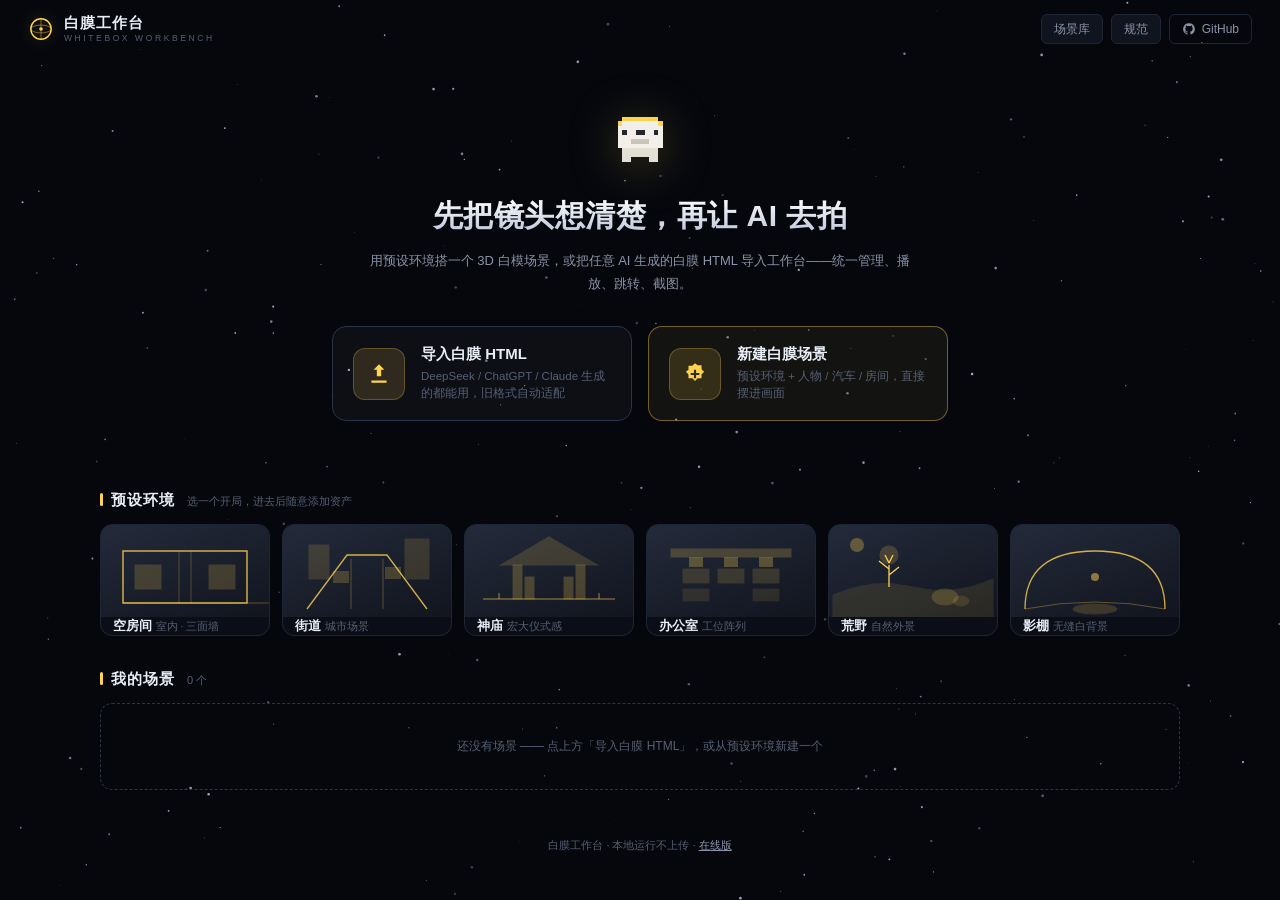
==== commit 171383f0: "remove: 删除 3D 地球视图，场景库回归简约卡片网格 用户反馈雷霆大地球丑陋且无意义，整体移除： - 删除 js/globe.js（CinemapGlobe）、assets/land-dots" ====
--- a/index.html
+++ b/index.html
@@ -1,209 +1,246 @@
-<!DOCTYPE html>
-<html lang="zh-CN" data-theme="dark">
-<head>
-<meta charset="UTF-8">
-<meta name="viewport" content="width=device-width, initial-scale=1.0">
-<title>椰子工作台 · AI 视频白膜预演</title>
-<meta name="description" content="本地白膜预演工作台：摆场景、排运镜、一键出片，产出直接喂给视频生成模型当运镜参考。">
-<link rel="icon" href="data:image/svg+xml,%3Csvg xmlns='http://www.w3.org/2000/svg' viewBox='0 0 32 32'%3E%3Crect x='6' y='12' width='20' height='16' rx='2' fill='none' stroke='%23ff9a4d' stroke-width='2'/%3E%3Ccircle cx='16' cy='7' r='4' fill='%23ff9a4d'/%3E%3C/svg%3E">
-<link rel="stylesheet" href="css/workbench.css">
-<script type="importmap">
-{ "imports": { "three": "./vendor/three.module.js" } }
-</script>
-</head>
-<body>
-<div id="app">
-
-  <header id="topbar">
-    <div class="brand"><span class="cn">🥥 椰子工作台</span><span class="en">COCONUT&nbsp;WORKBENCH</span></div>
-    <input id="projName" type="text" spellcheck="false" title="工程名">
-    <span class="badge" id="modeBadge">检测中…</span>
-    <div class="spacer"></div>
-    <button id="btnAspect" class="ghost" title="切换画幅">16:9</button>
-    <button id="btnTheme" class="ghost" title="深/浅色">◐</button>
-    <button id="btnExportJson" class="ghost" title="导出工程 JSON">导出</button>
-    <button id="btnImportJson" class="ghost" title="导入工程 JSON">导入</button>
-    <button id="btnShare" class="ghost" title="把当前工程编进网址，发给别人">分享链接</button>
-    <button id="btnRender" class="primary" title="一键出片">一键出片</button>
-  </header>
-
-  <div id="main">
-
-    <aside id="left">
-      <section class="sec">
-        <h3>① 摆场景 <span class="hint" id="presetHint"></span></h3>
-        <div class="body">
-          <div class="presets" id="presetList"></div>
-          <div class="row"><label>物体数</label><span id="statObjects" class="badge">—</span></div>
-        </div>
-      </section>
-
-      <section class="sec">
-        <h3>② 放人物 <span class="hint">圆柱+球头</span></h3>
-        <div class="body">
-          <div class="grid2">
-            <button id="btnAddFigure">＋ 加一个人</button>
-            <button id="btnAddProp" class="ghost">＋ 加一个方块</button>
-          </div>
-          <div class="list" id="figureList"></div>
-          <div class="row"><label>动作</label><select id="figAction"></select></div>
-          <div class="row">
-            <label>走位</label>
-            <div class="grid2">
-              <button id="btnDrawPath" class="ghost" title="在地面上从左到右画一条线">✎ 画路线</button>
-              <button id="btnClearPath" class="ghost">清空</button>
-            </div>
-          </div>
-          <div class="grid2">
-            <div class="row"><label>起跑</label><input id="figStart" type="number" step="0.1" min="0"></div>
-            <div class="row"><label>到达</label><input id="figEnd" type="number" step="0.1" min="0"></div>
-          </div>
-          <div class="row"><label>速度</label><span id="figSpeed" class="badge">—</span></div>
-          <div class="row"><label>身高</label><input id="figHeight" type="number" step="0.05" min="0.4" max="2.4"></div>
-        </div>
-      </section>
-
-      <section class="sec">
-        <h3>场景大纲 <span class="hint">点选后按 . 聚焦</span></h3>
-        <div class="body"><div class="list outline" id="outline"></div></div>
-      </section>
-    </aside>
-
-    <div id="center">
-      <div id="stage">
-        <div id="canvasHolder"></div>
-        <div class="hud" id="hudCam"></div>
-        <div class="hud" id="hudMode"></div>
-        <div id="emptyTip" class="hidden"></div>
-        <div id="coach">
-          <div class="step" data-step="1"><span class="dot">1</span>选场景</div>
-          <div class="step" data-step="2"><span class="dot">2</span>放人</div>
-          <div class="step" data-step="3"><span class="dot">3</span>排镜头</div>
-          <div class="step" data-step="4"><span class="dot">4</span>出片</div>
-          <span class="bubble"></span>
-          <span id="coachText" style="font-size:12px;color:var(--ink-2)"></span>
-          <button class="ghost" id="coachClose" style="padding:2px 6px">✕</button>
-        </div>
-      </div>
-
-      <div id="timeline">
-        <div id="tlHead">
-          <button id="btnPlay" title="空格播放">▶</button>
-          <span id="tlTime">0.00s / 0.00s</span>
-          <span>FPS</span><input id="inpFps" type="number" min="12" max="60" step="1" style="width:64px">
-          <span>模式</span>
-          <select id="selMode" style="padding:4px 6px">
-            <option value="cuts">硬切换</option>
-            <option value="continuous">一镜到底（段间混合）</option>
-          </select>
-          <input id="inpBlend" type="number" min="0" max="3" step="0.1" style="width:60px" title="段间过渡秒数，竞品实操口径 ≥0.8 秒">
-          <div class="spacer"></div>
-          <button id="btnAddShot" class="primary" title="从当前视角新建机位">＋ 从当前视角加机位</button>
-        </div>
-        <div id="tlTrack"></div>
-      </div>
-    </div>
-
-    <aside id="right">
-      <section class="sec">
-        <h3>③ 排镜头 <span class="hint" id="shotCount"></span></h3>
-        <div class="body">
-          <div class="list" id="shotList"></div>
-          <div class="row"><label>名称</label><input id="shotName" type="text"></div>
-          <div class="row"><label>运镜</label><select id="shotMove"></select></div>
-          <div class="row"><label>时长</label><input id="shotDur" type="number" step="0.1" min="0.2" max="30"></div>
-          <div class="grid2">
-            <div class="row"><label>缓动</label><select id="shotEase"></select></div>
-            <div class="row"><label>焦段</label><select id="shotMmSel"></select></div>
-          </div>
-          <div class="row"><label>FOV</label><div style="display:flex;gap:6px;align-items:center"><input id="shotMm" type="range" min="14" max="135" step="1" style="flex:1"><span id="fovRead" class="badge">—</span></div></div>
-          <div class="row"><label>跟随</label><select id="shotSubject"></select></div>
-          <div id="moveParams" class="body" style="padding:0"></div>
-          <div class="row"><label>要发生什么</label><input id="shotCue" type="text" placeholder="例：他推门进来，镜头向右横移"></div>
-          <div class="grid2">
-            <button id="btnShotDup" class="ghost">复制镜头</button>
-            <button id="btnShotDel" class="ghost">删除镜头</button>
-          </div>
-        </div>
-      </section>
-
-      <section class="sec">
-        <h3>相机与画幅</h3>
-        <div class="body">
-          <div class="row"><label>视角</label><div class="grid2">
-            <button id="btnViewFree" class="on">自由视角</button>
-            <button id="btnViewCam">相机视角</button>
-          </div></div>
-          <div class="row"><label>画幅</label><select id="selAspect"></select></div>
-          <div class="row"><label>叠加</label><div class="grid2">
-            <button id="tgGrid" class="on">地面网格</button>
-            <button id="tgFru" class="on">机位视锥</button>
-            <button id="tgPath" class="on">走位线</button>
-            <button id="tgGuide" class="on">安全框</button>
-          </div></div>
-        </div>
-      </section>
-
-      <section class="sec">
-        <h3>④ 逻辑体检 <span class="hint" id="checkTime"></span></h3>
-        <div class="body">
-          <div class="summary" id="checkSummary"></div>
-          <div class="list" id="checkList"></div>
-        </div>
-      </section>
-
-      <section class="sec">
-        <h3>⑤ 喂给 AI 的提示词包</h3>
-        <div class="body">
-          <button id="btnPack" class="primary" style="width:100%">生成提示词包</button>
-          <pre class="pack hidden" id="packOut"></pre>
-          <div class="grid2">
-            <button id="btnPackCopy" class="ghost">复制</button>
-            <button id="btnPackDl" class="ghost">下成 .md</button>
-          </div>
-        </div>
-      </section>
-    </aside>
-  </div>
-
-  <footer id="statusbar">
-    <span><kbd>右键拖</kbd>环绕</span><span><kbd>滚轮</kbd>推拉</span><span><kbd>W</kbd><kbd>A</kbd><kbd>S</kbd><kbd>D</kbd>飞行 <kbd>Shift</kbd>加速 <kbd>Q</kbd><kbd>E</kbd>升降</span>
-    <span><kbd>1</kbd><kbd>3</kbd><kbd>7</kbd><kbd>9</kbd>前/右/顶/后 <kbd>Ctrl</kbd>反向</span>
-    <span><kbd>0</kbd>相机视角</span><span><kbd>.</kbd>聚焦选中</span><span><kbd>G</kbd>拖动人物</span><span><kbd>空格</kbd>播放</span>
-    <div class="spacer"></div>
-    <span id="saveState">未保存</span>
-  </footer>
-</div>
-
-<div id="jobMask" class="hidden">
-  <div id="jobCard">
-    <div style="font-weight:700;font-size:14px" id="jobTitle">出片中</div>
-    <div id="jobBar"><i></i></div>
-    <div style="font:11.5px/1.6 var(--mono);color:var(--ink-2)" id="jobLog">准备…</div>
-    <div style="display:flex;gap:8px;justify-content:flex-end">
-      <button id="jobCancel" class="ghost">取消</button>
-    </div>
-  </div>
-</div>
-
-<script>
-// ES 模块在双击打开（file://）时会被浏览器按 CORS 拦死，而且不报错、只是白屏。
-// 所以这里提前拦住，告诉他走 .bat。见 docs/决策记录.md。
-if (location.protocol === 'file:') {
-  document.addEventListener('DOMContentLoaded', function () {
-    document.getElementById('app').innerHTML =
-      '<div style="padding:40px;max-width:640px;margin:0 auto;line-height:2;font-size:15px">' +
-      '<b style="font-size:20px">别用双击打开</b><br><br>' +
-      '浏览器的安全规则不允许这种模块页从 file:// 读文件，页面只会白给你看。<br>' +
-      '请<b>双击目录里的 <code>启动工作台.bat</code></b>，它会起一个只在本机的小服务再打开浏览器。<br><br>' +
-      '已经在线用了？地址应该是 <code>http://127.0.0.1:8951/</code> 或 GitHub Pages 的 https 地址。</div>';
-  });
-}
-</script>
-<script type="module" src="app/main.js"></script>
-<script nomodule>
-document.getElementById('emptyTip').classList.remove('hidden');
-document.getElementById('emptyTip').innerHTML = '这个浏览器不支持 ES 模块，请换 Edge / Chrome 最新版打开。';
-</script>
-</body>
-</html>
+<!DOCTYPE html>
+<html lang="zh-CN">
+<head>
+<meta charset="UTF-8">
+<meta name="viewport" content="width=device-width, initial-scale=1.0">
+<title>白膜工作台 · Whitebox Workbench</title>
+<meta name="description" content="AI 视频白膜场景的导入、播放与管理工作台。预设环境搭白模，或导入任意 AI 生成的白膜 HTML，统一控制播放、跳转、截图。">
+<link rel="icon" href="data:image/svg+xml,%3Csvg xmlns='http://www.w3.org/2000/svg' viewBox='0 0 32 32'%3E%3Cg fill='none' stroke='%23ffd250' stroke-width='2' stroke-linejoin='round'%3E%3Cpath d='M16 3l13 7.5v11L16 29 3 21.5v-11z'/%3E%3Cpath d='M3 10.5L16 18l13-7.5M16 18v11'/%3E%3C/g%3E%3C/svg%3E">
+<link rel="stylesheet" href="css/workbench.css">
+<script type="importmap">
+{ "imports": { "three": "./assets/three.module.js" } }
+</script>
+</head>
+<body>
+<div id="app">
+
+  <!-- ============================================================
+       视图一：入口（Cinemap 风 · 深色星空 + 预设 + 导入）
+       ============================================================ -->
+  <div id="view-entry">
+    <canvas id="starfield"></canvas>
+
+    <header class="en-top">
+      <div class="brand">
+        <svg class="brand-logo" viewBox="0 0 32 32" width="26" height="26">
+          <circle cx="16" cy="16" r="12.5" fill="none" stroke="#ffd250" stroke-width="1.8"/>
+          <ellipse cx="16" cy="16" rx="12.5" ry="4.8" fill="none" stroke="#ffd250" stroke-width="1" opacity=".55"/>
+          <path d="M16 3.5v25" stroke="#ffd250" stroke-width="1" opacity=".55"/>
+          <circle cx="16" cy="16" r="2.2" fill="#ffd250"/>
+        </svg>
+        <div class="brand-text">
+          <span class="cn">白膜工作台</span>
+          <span class="en">WHITEBOX&nbsp;WORKBENCH</span>
+        </div>
+      </div>
+      <div class="en-top-actions">
+        <button class="btn" id="enBtnLibrary">场景库</button>
+        <button class="btn" id="enBtnSpec">规范</button>
+        <a class="btn ghost" href="https://github.com/Twdhsi-666/whitebox-workbench" target="_blank" rel="noopener">
+          <svg viewBox="0 0 24 24" width="14" height="14"><path d="M12 2a10 10 0 00-3.16 19.49c.5.09.68-.22.68-.48v-1.7c-2.78.6-3.37-1.34-3.37-1.34-.45-1.16-1.11-1.47-1.11-1.47-.91-.62.07-.6.07-.6 1 .07 1.53 1.03 1.53 1.03.89 1.53 2.34 1.09 2.91.83.09-.65.35-1.09.63-1.34-2.22-.25-4.56-1.11-4.56-4.94 0-1.09.39-1.98 1.03-2.68-.1-.25-.45-1.27.1-2.65 0 0 .84-.27 2.75 1.02a9.6 9.6 0 015 0c1.91-1.29 2.75-1.02 2.75-1.02.55 1.38.2 2.4.1 2.65.64.7 1.03 1.59 1.03 2.68 0 3.84-2.34 4.68-4.57 4.93.36.31.68.92.68 1.85v2.74c0 .27.18.58.69.48A10 10 0 0012 2z" fill="currentColor"/></svg>
+          GitHub
+        </a>
+      </div>
+    </header>
+
+    <div class="en-scroll">
+      <section class="en-hero">
+        <div class="en-mascot">
+          <svg viewBox="0 0 16 16" width="72" height="72" shape-rendering="crispEdges">
+            <rect x="4" y="3" width="8" height="1" fill="#ffd250"/>
+            <rect x="3" y="4" width="10" height="6" fill="#f2efe8"/>
+            <rect x="4" y="10" width="8" height="2" fill="#e3dfd4"/>
+            <rect x="4" y="6" width="1" height="1" fill="#23262d"/>
+            <rect x="7" y="6" width="2" height="1" fill="#23262d"/>
+            <rect x="11" y="6" width="1" height="1" fill="#23262d"/>
+            <rect x="6" y="8" width="4" height="1" fill="#c9c5b8"/>
+            <rect x="3" y="4" width="1" height="1" fill="#ffd250"/>
+            <rect x="12" y="4" width="1" height="1" fill="#ffd250"/>
+            <rect x="4" y="12" width="2" height="1" fill="#e3dfd4"/>
+            <rect x="10" y="12" width="2" height="1" fill="#e3dfd4"/>
+          </svg>
+        </div>
+        <h1>先把镜头想清楚，再让 AI 去拍</h1>
+        <p class="en-sub">用预设环境搭一个 3D 白模场景，或把任意 AI 生成的白膜 HTML 导入工作台——统一管理、播放、跳转、截图。</p>
+        <div class="en-cards">
+          <button class="en-card" id="enCardImport">
+            <span class="en-card-icon">
+              <svg viewBox="0 0 24 24" width="26" height="26"><path d="M12 3l-5 5h3v6h4V8h3l-5-5zM5 18h14v2H5v-2z" fill="currentColor"/></svg>
+            </span>
+            <span class="en-card-text">
+              <b>导入白膜 HTML</b>
+              <i>DeepSeek / ChatGPT / Claude 生成的都能用，旧格式自动适配</i>
+            </span>
+          </button>
+          <button class="en-card primary" id="enCardNew">
+            <span class="en-card-icon">
+              <svg viewBox="0 0 24 24" width="26" height="26"><path d="M12 2l-2.4 2.4H6v3.6L3.6 10 6 12.4V16h3.6L12 18.4 14.4 16H18v-3.6L20.4 10 18 7.6V4h-3.6L12 2zm-1 6h2v3h3v2h-3v3h-2v-3H8v-2h3V8z" fill="currentColor"/></svg>
+            </span>
+            <span class="en-card-text">
+              <b>新建白膜场景</b>
+              <i>预设环境 + 人物 / 汽车 / 房间，直接摆进画面</i>
+            </span>
+          </button>
+        </div>
+      </section>
+
+      <section class="en-sec">
+        <div class="en-sec-head">
+          <h2>预设环境</h2>
+          <span class="en-sec-tip">选一个开局，进去后随意添加资产</span>
+        </div>
+        <div class="env-grid" id="envGrid"></div>
+      </section>
+
+      <section class="en-sec">
+        <div class="en-sec-head">
+          <h2>我的场景</h2>
+          <span class="en-sec-tip" id="enCount">0 个</span>
+        </div>
+        <div class="mine-grid" id="mineGrid"></div>
+      </section>
+
+      <footer class="en-foot">
+        白膜工作台 · 本地运行不上传 · <a href="https://twdhsi-666.github.io/whitebox-workbench/" target="_blank">在线版</a>
+      </footer>
+    </div>
+  </div>
+
+  <!-- ============================================================
+       视图二：白模编辑器（Cinemap 导演台精简版 · 浅色）
+       ============================================================ -->
+  <div id="view-editor" hidden>
+    <header class="ed-top">
+      <button class="ed-back" id="edBack" title="返回入口">
+        <svg viewBox="0 0 24 24" width="16" height="16"><path d="M15.4 7.4L14 6l-6 6 6 6 1.4-1.4-4.6-4.6 4.6-4.6z" fill="currentColor"/></svg>
+      </button>
+      <span class="ed-env-badge" id="edEnvBadge">空房间</span>
+      <input class="ed-name" id="edName" value="未命名场景" spellcheck="false" maxlength="40">
+      <div class="ed-top-actions">
+        <button class="ed-btn" id="edShot" title="保存当前画面">截图</button>
+        <button class="ed-btn" id="edGrid" title="显示/隐藏地面网格">网格</button>
+        <button class="ed-btn primary" id="edSave">保存</button>
+      </div>
+    </header>
+
+    <div class="ed-body">
+      <nav class="ed-rail" id="edRail"></nav>
+      <div class="ed-drawer" id="edDrawer" hidden>
+        <div class="ed-drawer-head">
+          <input id="edAssetSearch" type="text" placeholder="搜索资产…" autocomplete="off">
+          <button id="edDrawerClose" title="收起">×</button>
+        </div>
+        <div class="ed-asset-grid" id="edAssetGrid"></div>
+        <div class="ed-drawer-foot">点击放置到场景中心</div>
+      </div>
+      <div class="ed-viewport" id="edViewport">
+        <div class="ed-vp-tip">左键旋转 · 滚轮缩放 · 右键/Shift 平移 · 点击资产选中 · 拖动移动</div>
+      </div>
+      <aside class="ed-inspect" id="edInspect"></aside>
+    </div>
+
+    <footer class="ed-bottom">
+      <div class="ed-cams" id="edCams">
+        <button class="ed-chip add" id="edAddCam">＋ 保存机位</button>
+      </div>
+      <div class="ed-shots" id="edShots"></div>
+      <div class="ed-bottom-ops">
+        <button class="ed-btn danger" id="edDel">删除选中</button>
+      </div>
+    </footer>
+  </div>
+
+  <!-- ============================================================
+       视图三：场景库（卡片网格 / 播放器 · 原有功能）
+       ============================================================ -->
+  <div id="view-library" hidden>
+    <header id="topbar">
+      <button class="btn ghost lib-back" id="libBack">← 入口</button>
+      <div class="brand">
+        <svg class="brand-logo" viewBox="0 0 32 32" width="26" height="26">
+          <circle cx="16" cy="16" r="12.5" fill="none" stroke="#ffd250" stroke-width="1.8"/>
+          <ellipse cx="16" cy="16" rx="12.5" ry="4.8" fill="none" stroke="#ffd250" stroke-width="1" opacity=".55"/>
+          <path d="M16 3.5v25" stroke="#ffd250" stroke-width="1" opacity=".55"/>
+          <circle cx="16" cy="16" r="2.2" fill="#ffd250"/>
+        </svg>
+        <div class="brand-text">
+          <span class="cn">白膜工作台</span>
+          <span class="en">WHITEBOX&nbsp;WORKBENCH</span>
+        </div>
+      </div>
+
+      <div class="search">
+        <svg viewBox="0 0 24 24" width="14" height="14"><path d="M10 2a8 8 0 105.3 14l4.9 4.9 1.4-1.4-4.9-4.9A8 8 0 0010 2zm0 2a6 6 0 110 12 6 6 0 010-12z" fill="currentColor"/></svg>
+        <input id="searchInput" type="text" placeholder="搜索场景标题 / 作者 / 取景地…" autocomplete="off">
+      </div>
+
+      <div class="actions">
+        <button class="btn primary" id="btnImport">
+          <svg viewBox="0 0 24 24" width="13" height="13"><path d="M11 5h2v6h6v2h-6v6h-2v-6H5v-2h6z" fill="currentColor"/></svg>
+          导入 HTML
+        </button>
+        <button class="btn" id="btnNewNative">新建白膜</button>
+        <button class="btn" id="btnSpec">规范</button>
+        <a class="btn ghost" id="btnGithub" href="https://github.com/Twdhsi-666/whitebox-workbench" target="_blank" rel="noopener">
+          <svg viewBox="0 0 24 24" width="14" height="14"><path d="M12 2a10 10 0 00-3.16 19.49c.5.09.68-.22.68-.48v-1.7c-2.78.6-3.37-1.34-3.37-1.34-.45-1.16-1.11-1.47-1.11-1.47-.91-.62.07-.6.07-.6 1 .07 1.53 1.03 1.53 1.03.89 1.53 2.34 1.09 2.91.83.09-.65.35-1.09.63-1.34-2.22-.25-4.56-1.11-4.56-4.94 0-1.09.39-1.98 1.03-2.68-.1-.25-.45-1.27.1-2.65 0 0 .84-.27 2.75 1.02a9.6 9.6 0 015 0c1.91-1.29 2.75-1.02 2.75-1.02.55 1.38.2 2.4.1 2.65.64.7 1.03 1.59 1.03 2.68 0 3.84-2.34 4.68-4.57 4.93.36.31.68.92.68 1.85v2.74c0 .27.18.58.69.48A10 10 0 0012 2z" fill="currentColor"/></svg>
+          GitHub
+        </a>
+      </div>
+    </header>
+
+    <main id="main">
+      <aside id="library">
+        <div class="lib-head">
+          <span>场景库</span>
+          <span class="lib-count" id="libCount">0</span>
+          <span class="lib-ops">
+            <button id="btnExportProj" title="导出全部场景为项目 JSON">导出</button>
+            <button id="btnClearAll" title="清空全部场景">清空</button>
+          </span>
+        </div>
+        <div id="sceneList"></div>
+        <div class="lib-foot">
+          <div id="stats"></div>
+          <button class="btn wide" id="btnLoadExample">载入示例场景（规范演示）</button>
+        </div>
+      </aside>
+
+      <section id="viewport">
+        <div id="gridView"><div id="gridCards"></div></div>
+        <div id="emptyHint">
+          <div class="empty-icon">◍</div>
+          <div class="empty-title">把 AI 生成的白膜 HTML 拖进来</div>
+          <div class="empty-sub">支持规范文件（完整控制）与旧文件（兼容层自动适配）<br>点「规范」查看导入标准，或先「载入示例场景」体验</div>
+        </div>
+        <div id="dropMask" hidden>
+          <div class="drop-box">
+            <div class="drop-icon">⬇</div>
+            <div>松开鼠标 · 导入白膜 HTML / 项目 JSON</div>
+          </div>
+        </div>
+      </section>
+
+      <aside id="detail" hidden></aside>
+    </main>
+  </div>
+
+  <div id="toasts"></div>
+
+  <div id="modal" hidden>
+    <div class="modal-box">
+      <header class="modal-head">
+        <span id="modalTitle"></span>
+        <button id="modalClose" title="关闭">×</button>
+      </header>
+      <div id="modalBody"></div>
+    </div>
+  </div>
+
+  <input type="file" id="fileInput" multiple accept=".html,.htm,.json" hidden>
+</div>
+
+<script type="module" src="js/assetlib.js"></script>
+<script type="module" src="js/scenes.js"></script>
+<script type="module" src="js/app.js"></script>
+</body>
+</html>
--- a/css/workbench.css
+++ b/css/workbench.css
@@ -1,163 +1,801 @@
-/* 椰子工作台 · 双主题（18:00–07:00 自动深色，选择记在 localStorage） */
-:root {
-  color-scheme: light dark;
-  --accent: #ff9a4d;
-  --accent-ink: #2b1706;
-  --teal: #2f9e8f;
-  --err: #d63b3b;
-  --warn: #d99100;
-  --ok: #2f8f46;
-  --radius: 10px;
-  --mono: ui-monospace, "Cascadia Mono", Consolas, monospace;
-}
-[data-theme="dark"] {
-  --bg: #0d1015;
-  --panel: #141922;
-  --panel-2: #1a2029;
-  --line: #262f3b;
-  --ink: #e6ebf2;
-  --ink-2: #97a3b4;
-  --ink-3: #626f80;
-  --chip: #20283433;
-}
-[data-theme="light"] {
-  --bg: #eef1f5;
-  --panel: #ffffff;
-  --panel-2: #f4f6f9;
-  --line: #d5dbe3;
-  --ink: #1b222c;
-  --ink-2: #5a6675;
-  --ink-3: #8d99a8;
-  --chip: #0d10150a;
-}
-* { box-sizing: border-box; }
-html, body { height: 100%; margin: 0; }
-body {
-  background: var(--bg); color: var(--ink);
-  font: 13px/1.5 -apple-system, "PingFang SC", "Microsoft YaHei", system-ui, sans-serif;
-  overflow: hidden;
-}
-#app { display: grid; grid-template-rows: 52px 1fr 26px; height: 100vh; }
-#main { display: grid; grid-template-columns: 272px minmax(0,1fr) 336px; min-height: 0; }
-#left, #right { background: var(--panel); overflow-y: auto; overflow-x: hidden; min-width: 0; }
-#left { border-right: 1px solid var(--line); }
-#right { border-left: 1px solid var(--line); }
-#center { display: grid; grid-template-rows: minmax(0,1fr) 108px; min-width: 0; background: var(--bg); }
-#stage { position: relative; min-height: 0; overflow: hidden; }
-#canvasHolder { position: absolute; inset: 0; }
-
-/* 顶栏 */
-#topbar { display: flex; align-items: center; gap: 10px; padding: 0 14px; background: var(--panel); border-bottom: 1px solid var(--line); }
-.brand { display: flex; align-items: baseline; gap: 8px; font-weight: 700; letter-spacing: .3px; }
-.brand .cn { font-size: 15px; }
-.brand .en { font: 10px/1 var(--mono); color: var(--ink-3); }
-.spacer { flex: 1 1 auto; }
-#projName { background: var(--panel-2); border: 1px solid var(--line); color: var(--ink); border-radius: 7px; padding: 5px 9px; width: 190px; font-size: 12.5px; }
-.badge { font: 11px/1 var(--mono); padding: 4px 7px; border-radius: 999px; background: var(--chip); color: var(--ink-2); border: 1px solid var(--line); }
-.badge.local { color: var(--ok); border-color: #2f8f4666; }
-.badge.online { color: var(--teal); border-color: #2f9e8f66; }
-
-button, select, input[type="number"], input[type="text"] {
-  font: inherit; color: var(--ink); background: var(--panel-2);
-  border: 1px solid var(--line); border-radius: 8px; padding: 6px 9px; cursor: pointer; min-width: 0;
-}
-button:hover { border-color: var(--accent); }
-button.primary { background: var(--accent); color: var(--accent-ink); border-color: transparent; font-weight: 700; }
-button.ghost { background: transparent; }
-button.on { background: var(--accent); color: var(--accent-ink); border-color: transparent; }
-button:disabled { opacity: .45; cursor: not-allowed; }
-input[type="text"], input[type="number"], select { cursor: auto; }
-input[type="range"] { accent-color: var(--accent); }
-
-/* 面板 */
-.sec { border-bottom: 1px solid var(--line); }
-.sec > h3 {
-  margin: 0; padding: 9px 12px; font-size: 11.5px; letter-spacing: .8px; color: var(--ink-2);
-  text-transform: uppercase; background: var(--panel-2); position: sticky; top: 0; z-index: 2;
-  display: flex; align-items: center; gap: 8px;
-}
-.sec > h3 .hint { margin-left: auto; font: 10px/1 var(--mono); color: var(--ink-3); text-transform: none; }
-.body { padding: 10px 12px; display: grid; gap: 8px; }
-.row { display: grid; grid-template-columns: 64px minmax(0,1fr); align-items: center; gap: 8px; }
-.row.wide { grid-template-columns: minmax(0,1fr); }
-.row > label { color: var(--ink-2); font-size: 12px; min-width: 0; }
-.grid2 { display: grid; grid-template-columns: repeat(2, minmax(0,1fr)); gap: 6px; }
-.grid3 { display: grid; grid-template-columns: repeat(3, minmax(0,1fr)); gap: 6px; }
-.presets { display: grid; grid-template-columns: 1fr 1fr; gap: 6px; }
-.preset { padding: 8px 6px; text-align: center; font-size: 12px; }
-.preset.sel { background: var(--accent); color: var(--accent-ink); border-color: transparent; font-weight: 700; }
-.list { display: grid; gap: 5px; }
-.item {
-  display: flex; align-items: center; gap: 7px; padding: 6px 8px; border: 1px solid var(--line);
-  border-radius: 8px; background: var(--panel-2); cursor: pointer; font-size: 12px;
-}
-.item.sel { border-color: var(--accent); box-shadow: inset 0 0 0 1px var(--accent); }
-.item .nm { flex: 1 1 auto; overflow: hidden; text-overflow: ellipsis; white-space: nowrap; }
-.item .tag { font: 10px/1 var(--mono); color: var(--ink-3); }
-.item .x { color: var(--ink-3); padding: 0 3px; }
-.item .x:hover { color: var(--err); }
-.outline { max-height: 190px; overflow-y: auto; }
-
-/* 视口浮层 */
-.hud { position: absolute; pointer-events: none; font: 11px/1.5 var(--mono); color: var(--ink);
-  background: var(--chip); border: 1px solid var(--line); border-radius: 8px; padding: 6px 8px; }
-#hudCam { top: 10px; left: 12px; }
-#hudMode { top: 10px; right: 12px; text-align: right; }
-#frameGuide { position: absolute; pointer-events: none; border: 1px solid #ffffff55; }
-#frameGuide .safe { position: absolute; inset: 6%; border: 1px dashed #ffffff33; }
-#frameGuide .title { position: absolute; inset: 12% 10%; border: 1px dotted #ffffff2a; }
-#emptyTip {
-  position: absolute; inset: auto 0 40% 0; margin: 0 auto; width: max-content; max-width: 80%;
-  background: var(--panel); border: 1px solid var(--line); border-radius: var(--radius);
-  padding: 12px 16px; color: var(--ink-2); font-size: 12.5px;
-}
-
-/* 引导步骤条 */
-#coach {
-  position: absolute; left: 12px; bottom: 12px; display: flex; gap: 6px; align-items: center;
-  background: var(--panel); border: 1px solid var(--line); border-radius: 999px; padding: 6px 10px 6px 6px;
-  box-shadow: 0 8px 26px #0006; transition: opacity .35s ease, transform .35s ease;
-}
-#coach.gone { opacity: 0; transform: translateY(14px); pointer-events: none; }
-#coach .step { display: flex; align-items: center; gap: 6px; font-size: 12px; color: var(--ink-3); }
-#coach .step.act { color: var(--ink); font-weight: 700; }
-#coach .dot { width: 20px; height: 20px; border-radius: 50%; display: grid; place-items: center; background: var(--chip); font: 10px/1 var(--mono); }
-#coach .step.act .dot { background: var(--accent); color: var(--accent-ink); }
-#coach .bubble { width: 8px; height: 8px; border-radius: 50%; background: var(--accent); animation: pulse 1.6s ease-in-out infinite; }
-@keyframes pulse { 0%, 100% { transform: scale(1); opacity: 1 } 50% { transform: scale(1.7); opacity: .35 } }
-@keyframes nudge { 0%, 100% { transform: translateX(0) } 50% { transform: translateX(4px) } }
-#coach .step.act .bubble { animation: pulse 1.6s ease-in-out infinite, nudge 1.2s ease-in-out infinite; }
-
-/* 时间轴 */
-#timeline { background: var(--panel); border-top: 1px solid var(--line); padding: 8px 12px; display: grid; grid-template-rows: auto auto; gap: 6px; }
-#tlHead { display: flex; align-items: center; gap: 8px; font-size: 11.5px; color: var(--ink-2); }
-#tlTrack { position: relative; height: 34px; display: flex; gap: 2px; border-radius: 7px; overflow: hidden; background: var(--panel-2); cursor: text; }
-.shot-block { position: relative; display: grid; place-items: center; background: #4b607a33; border: 1px solid var(--line); font-size: 11px; color: var(--ink-2); overflow: hidden; white-space: nowrap; }
-.shot-block.cur { background: var(--accent); color: var(--accent-ink); border-color: transparent; font-weight: 700; }
-#playhead { position: absolute; top: 0; bottom: 0; width: 2px; background: var(--accent); pointer-events: none; }
-#playhead::after { content: ""; position: absolute; top: -1px; left: -4px; border: 5px solid transparent; border-top-color: var(--accent); }
-
-/* 体检 */
-.finding { display: grid; grid-template-columns: 16px 1fr; gap: 8px; padding: 7px 8px; border-radius: 8px; background: var(--panel-2); border-left: 3px solid var(--line); cursor: pointer; font-size: 12px; }
-.finding:hover { border-color: var(--accent); }
-.finding.err { border-left-color: var(--err); }
-.finding.warn { border-left-color: var(--warn); }
-.finding.ok { border-left-color: var(--ok); }
-.finding .ic { font-family: var(--mono); }
-.summary { display: flex; gap: 10px; font: 11px/1 var(--mono); color: var(--ink-2); }
-.summary b { color: var(--ink); }
-
-pre.pack { margin: 0; padding: 10px; background: var(--panel-2); border: 1px solid var(--line); border-radius: 8px; font: 11.5px/1.6 var(--mono); white-space: pre-wrap; word-break: break-word; max-height: 260px; overflow-y: auto; }
-
-/* 状态栏 */
-#statusbar { display: flex; align-items: center; gap: 14px; padding: 0 12px; background: var(--panel); border-top: 1px solid var(--line); font: 11px/1 var(--mono); color: var(--ink-3); overflow: hidden; white-space: nowrap; }
-kbd { background: var(--chip); border: 1px solid var(--line); border-bottom-width: 2px; border-radius: 4px; padding: 1px 5px; font: 10px/1.4 var(--mono); color: var(--ink-2); }
-
-/* 出片进度 */
-#jobMask { position: fixed; inset: 0; background: #0009; display: grid; place-items: center; z-index: 50; }
-#jobCard { width: min(520px, 90vw); background: var(--panel); border: 1px solid var(--line); border-radius: 14px; padding: 18px; display: grid; gap: 10px; }
-#jobBar { height: 8px; border-radius: 999px; background: var(--panel-2); overflow: hidden; }
-#jobBar i { display: block; height: 100%; width: 0; background: var(--accent); transition: width .2s ease; }
-.hidden { display: none !important; }
-.toast { position: fixed; left: 50%; bottom: 46px; transform: translateX(-50%); background: var(--panel); border: 1px solid var(--accent); color: var(--ink); padding: 8px 14px; border-radius: 999px; font-size: 12.5px; z-index: 60; animation: pop .25s ease; }
-@keyframes pop { from { transform: translate(-50%, 10px); opacity: 0 } }
+/* ============================================================
+ * 白膜工作台 · 样式（暗色电影感）
+ * 配色与用户白膜场景一致：#0a0a0a 底 / #ffd250 琥珀 / #2ec4b6 青
+ * ============================================================ */
+
+:root {
+  --bg0: #05070d;
+  --bg1: #0b0e16;
+  --bg2: #10141e;
+  --bg3: #161c29;
+  --line: #1e2635;
+  --line2: #2a3448;
+  --text: #e9edf5;
+  --text2: #8b94a8;
+  --text3: #565f73;
+  --amber: #ffd250;
+  --amber-dim: rgba(255, 210, 80, 0.14);
+  --teal: #2ec4b6;
+  --teal-dim: rgba(46, 196, 182, 0.14);
+  --red: #ff6b6b;
+  --blue: #5b8cff;
+  --radius: 8px;
+  --font: -apple-system, BlinkMacSystemFont, "PingFang SC", "Microsoft YaHei", "Segoe UI", sans-serif;
+  --mono: "SF Mono", "Cascadia Code", Consolas, "Courier New", monospace;
+}
+
+* { box-sizing: border-box; margin: 0; padding: 0; }
+[hidden] { display: none !important; }
+html, body { height: 100%; }
+body {
+  background: var(--bg0);
+  color: var(--text);
+  font-family: var(--font);
+  font-size: 13px;
+  overflow: hidden;
+  -webkit-font-smoothing: antialiased;
+}
+button { font-family: inherit; }
+::-webkit-scrollbar { width: 8px; height: 8px; }
+::-webkit-scrollbar-thumb { background: #232b3d; border-radius: 4px; }
+::-webkit-scrollbar-thumb:hover { background: #2f3a52; }
+::-webkit-scrollbar-track { background: transparent; }
+
+#app { display: flex; flex-direction: column; height: 100vh; }
+
+/* ------------------------------------------------------------ */
+/* 顶栏                                                          */
+/* ------------------------------------------------------------ */
+#topbar {
+  flex: 0 0 52px;
+  display: flex; align-items: center; gap: 18px;
+  padding: 0 16px;
+  background: linear-gradient(180deg, #0c1018, #090c13);
+  border-bottom: 1px solid var(--line);
+  z-index: 30;
+}
+.brand { display: flex; align-items: center; gap: 10px; user-select: none; }
+.brand-logo { flex: 0 0 auto; filter: drop-shadow(0 0 8px rgba(255, 210, 80, 0.35)); }
+.brand-text { display: flex; flex-direction: column; line-height: 1.25; }
+.brand-text .cn { font-size: 15px; font-weight: 700; letter-spacing: 1px; }
+.brand-text .en { font-size: 8.5px; letter-spacing: 2.6px; color: var(--text3); }
+
+.search {
+  flex: 1 1 auto; max-width: 460px;
+  display: flex; align-items: center; gap: 8px;
+  background: var(--bg2);
+  border: 1px solid var(--line);
+  border-radius: 6px;
+  padding: 0 10px;
+  height: 32px;
+  color: var(--text3);
+  transition: border-color 0.15s;
+}
+.search:focus-within { border-color: var(--line2); color: var(--text2); }
+.search input {
+  flex: 1; background: none; border: none; outline: none;
+  color: var(--text); font-size: 12px; font-family: inherit;
+}
+.search input::placeholder { color: var(--text3); }
+
+.actions { margin-left: auto; display: flex; align-items: center; gap: 8px; }
+
+.btn {
+  display: inline-flex; align-items: center; gap: 6px;
+  height: 30px; padding: 0 12px;
+  background: var(--bg2);
+  border: 1px solid var(--line);
+  border-radius: 6px;
+  color: var(--text2);
+  font-size: 12px; cursor: pointer;
+  text-decoration: none;
+  transition: all 0.15s;
+  white-space: nowrap;
+}
+.btn:hover { background: var(--bg3); color: var(--text); border-color: var(--line2); }
+.btn.primary {
+  background: var(--amber-dim);
+  border-color: rgba(255, 210, 80, 0.45);
+  color: var(--amber);
+}
+.btn.primary:hover { background: rgba(255, 210, 80, 0.22); color: #ffe68f; }
+.btn.ghost { background: transparent; }
+.btn.wide { width: 100%; justify-content: center; margin-top: 10px; }
+
+/* ------------------------------------------------------------ */
+/* 主区                                                            */
+/* ------------------------------------------------------------ */
+#main {
+  flex: 1 1 auto;
+  display: grid;
+  grid-template-columns: 262px 1fr;
+  min-height: 0;
+}
+#main:has(#detail:not([hidden])) { grid-template-columns: 262px 1fr auto; }
+
+/* ---- 左侧场景库 ---- */
+#library {
+  display: flex; flex-direction: column;
+  background: var(--bg1);
+  border-right: 1px solid var(--line);
+  min-height: 0;
+}
+.lib-head {
+  flex: 0 0 auto;
+  display: flex; align-items: center; gap: 8px;
+  padding: 12px 14px 10px;
+  font-size: 12px; font-weight: 600; letter-spacing: 1px;
+  color: var(--text2);
+  border-bottom: 1px solid var(--line);
+}
+.lib-count {
+  font-size: 10px; font-weight: 400; color: var(--text3);
+  background: var(--bg2); border: 1px solid var(--line);
+  padding: 1px 7px; border-radius: 8px;
+  font-variant-numeric: tabular-nums;
+}
+.lib-ops { margin-left: auto; display: flex; gap: 4px; }
+.lib-ops button {
+  background: none; border: none; color: var(--text3);
+  font-size: 11px; cursor: pointer; padding: 2px 5px; border-radius: 4px;
+}
+.lib-ops button:hover { color: var(--amber); background: var(--bg2); }
+
+#sceneList { flex: 1 1 auto; overflow-y: auto; padding: 8px; }
+.lib-empty {
+  padding: 28px 12px; text-align: center;
+  color: var(--text3); font-size: 11.5px; line-height: 1.8;
+}
+.lib-item {
+  display: flex; align-items: center; gap: 10px;
+  padding: 7px;
+  border-radius: 6px;
+  border: 1px solid transparent;
+  cursor: pointer;
+  transition: background 0.12s;
+  position: relative;
+}
+.lib-item:hover { background: var(--bg2); }
+.lib-item.active { background: var(--bg3); border-color: rgba(255, 210, 80, 0.35); }
+.lib-thumb {
+  flex: 0 0 84px; height: 48px;
+  background: #000; border-radius: 4px; overflow: hidden;
+  display: flex; align-items: center; justify-content: center;
+  border: 1px solid var(--line);
+}
+.lib-thumb img { width: 100%; height: 100%; object-fit: cover; display: block; }
+.lib-thumb-ph { color: var(--text3); font-size: 18px; }
+.lib-info { flex: 1; min-width: 0; }
+.lib-title {
+  font-size: 12px; font-weight: 500; color: var(--text);
+  white-space: nowrap; overflow: hidden; text-overflow: ellipsis;
+  margin-bottom: 3px;
+}
+.lib-item.active .lib-title { color: var(--amber); }
+.lib-sub {
+  display: flex; align-items: center; gap: 6px;
+  font-size: 10px; color: var(--text3);
+  font-variant-numeric: tabular-nums;
+}
+.lib-loc { max-width: 76px; white-space: nowrap; overflow: hidden; text-overflow: ellipsis; }
+.tier {
+  font-size: 9px; padding: 1px 5px; border-radius: 3px;
+  letter-spacing: 0.5px; flex: 0 0 auto;
+}
+.tier-A { color: var(--amber); background: var(--amber-dim); border: 1px solid rgba(255,210,80,.25); }
+.tier-B { color: var(--teal); background: var(--teal-dim); border: 1px solid rgba(46,196,182,.25); }
+.lib-del {
+  position: absolute; top: 4px; right: 4px;
+  width: 18px; height: 18px;
+  background: var(--bg3); border: 1px solid var(--line2); border-radius: 4px;
+  color: var(--text3); font-size: 12px; line-height: 1;
+  cursor: pointer; opacity: 0; transition: opacity 0.12s;
+}
+.lib-item:hover .lib-del { opacity: 1; }
+.lib-del:hover { color: var(--red); border-color: var(--red); }
+
+.lib-foot {
+  flex: 0 0 auto;
+  border-top: 1px solid var(--line);
+  padding: 10px 12px 12px;
+}
+#stats {
+  display: flex; flex-direction: column; gap: 3px;
+  font-size: 10.5px; color: var(--text3);
+}
+#stats b { color: var(--text2); font-weight: 600; }
+
+/* ---- 中央视口 ---- */
+#viewport { position: relative; min-width: 0; overflow: hidden; background: var(--bg0); }
+#emptyHint {
+  position: absolute; inset: 0;
+  display: flex; flex-direction: column; align-items: center; justify-content: center;
+  gap: 6px; pointer-events: none;
+  transition: opacity 0.3s;
+}
+#emptyHint.hide { opacity: 0; }
+.empty-icon {
+  font-size: 44px; color: rgba(255, 210, 80, 0.5);
+  text-shadow: 0 0 30px rgba(255, 210, 80, 0.35);
+  margin-bottom: 8px;
+  animation: pulse 3.2s ease-in-out infinite;
+}
+@keyframes pulse { 0%,100% { opacity: .55; transform: scale(1); } 50% { opacity: 1; transform: scale(1.06); } }
+.empty-title { font-size: 15px; font-weight: 600; letter-spacing: 1px; color: var(--text2); }
+.empty-sub { font-size: 11.5px; color: var(--text3); text-align: center; line-height: 1.9; }
+
+/* 拖拽遮罩 */
+#dropMask {
+  position: absolute; inset: 0; z-index: 40;
+  background: rgba(5, 7, 13, 0.82);
+  display: flex; align-items: center; justify-content: center;
+  backdrop-filter: blur(3px);
+}
+.drop-box {
+  border: 2px dashed rgba(255, 210, 80, 0.55);
+  border-radius: 14px;
+  padding: 46px 70px;
+  text-align: center;
+  color: var(--amber);
+  font-size: 14px; letter-spacing: 1px;
+  background: rgba(255, 210, 80, 0.05);
+}
+.drop-icon { font-size: 30px; margin-bottom: 10px; }
+
+/* ---- 卡片视图 ---- */
+#gridView { position: absolute; inset: 0; overflow-y: auto; padding: 18px; }
+#gridCards {
+  display: grid;
+  grid-template-columns: repeat(auto-fill, minmax(215px, 1fr));
+  gap: 14px;
+}
+.grid-empty { grid-column: 1/-1; text-align: center; color: var(--text3); padding: 60px 0; font-size: 12px; }
+.card {
+  background: var(--bg1);
+  border: 1px solid var(--line);
+  border-radius: var(--radius);
+  overflow: hidden;
+  cursor: pointer;
+  transition: transform 0.16s, border-color 0.16s, box-shadow 0.16s;
+}
+.card:hover {
+  transform: translateY(-3px);
+  border-color: rgba(255, 210, 80, 0.4);
+  box-shadow: 0 10px 28px rgba(0, 0, 0, 0.5);
+}
+.card.active { border-color: var(--amber); }
+.card-thumb {
+  position: relative;
+  aspect-ratio: 16 / 9;
+  background: #000;
+  display: flex; align-items: center; justify-content: center;
+  color: var(--text3); font-size: 26px;
+  border-bottom: 1px solid var(--line);
+}
+.card-thumb img { width: 100%; height: 100%; object-fit: cover; display: block; }
+.card-thumb .tier { position: absolute; top: 7px; left: 7px; backdrop-filter: blur(4px); }
+.card-dur {
+  position: absolute; right: 7px; bottom: 7px;
+  font-size: 10px; color: var(--text);
+  background: rgba(0, 0, 0, 0.65);
+  padding: 2px 6px; border-radius: 3px;
+  font-variant-numeric: tabular-nums;
+}
+.card-body { padding: 10px 12px 12px; }
+.card-title {
+  font-size: 12.5px; font-weight: 600;
+  white-space: nowrap; overflow: hidden; text-overflow: ellipsis;
+  margin-bottom: 4px;
+}
+.card.active .card-title { color: var(--amber); }
+.card-sub { font-size: 10.5px; color: var(--text3); white-space: nowrap; overflow: hidden; text-overflow: ellipsis; }
+
+/* ------------------------------------------------------------ */
+/* 右侧详情面板                                                   */
+/* ------------------------------------------------------------ */
+#detail {
+  width: 470px;
+  background: var(--bg1);
+  border-left: 1px solid var(--line);
+  display: flex; flex-direction: column;
+  min-height: 0;
+  animation: slideIn 0.22s ease;
+}
+@keyframes slideIn { from { transform: translateX(24px); opacity: 0; } to { transform: none; opacity: 1; } }
+
+.d-head {
+  flex: 0 0 auto;
+  display: flex; align-items: flex-start; gap: 10px;
+  padding: 13px 14px 11px;
+  border-bottom: 1px solid var(--line);
+}
+.d-title-box { flex: 1; min-width: 0; }
+.d-title {
+  font-size: 14px; font-weight: 700; letter-spacing: 0.5px;
+  white-space: nowrap; overflow: hidden; text-overflow: ellipsis;
+  margin-bottom: 5px;
+}
+.d-sub { display: flex; align-items: center; gap: 8px; font-size: 10.5px; color: var(--text3); }
+.d-close {
+  flex: 0 0 auto;
+  width: 26px; height: 26px;
+  background: var(--bg2); border: 1px solid var(--line); border-radius: 5px;
+  color: var(--text2); font-size: 15px; line-height: 1; cursor: pointer;
+}
+.d-close:hover { color: var(--text); background: var(--bg3); }
+
+.d-stage {
+  position: relative;
+  margin: 14px 14px 0;
+  aspect-ratio: 16 / 9;
+  background: #000;
+  border: 1px solid var(--line);
+  border-radius: 6px;
+  overflow: hidden;
+  box-shadow: 0 8px 30px rgba(0, 0, 0, 0.55);
+}
+.d-stage:fullscreen { margin: 0; border: none; border-radius: 0; aspect-ratio: auto; }
+.scene-frame { width: 100%; height: 100%; border: 0; display: block; background: #000; }
+.d-loading {
+  position: absolute; inset: 0;
+  display: flex; align-items: center; justify-content: center;
+  color: var(--text3); font-size: 12px; letter-spacing: 1px;
+  background: var(--bg1);
+}
+.d-loading.fail { color: var(--red); }
+
+.d-controls {
+  flex: 0 0 auto;
+  display: flex; align-items: center; gap: 9px;
+  padding: 11px 14px;
+}
+.ctl-play {
+  flex: 0 0 auto;
+  width: 34px; height: 34px;
+  display: flex; align-items: center; justify-content: center;
+  background: var(--amber-dim);
+  border: 1px solid rgba(255, 210, 80, 0.45);
+  border-radius: 50%;
+  color: var(--amber); cursor: pointer;
+  transition: all 0.15s;
+}
+.ctl-play:hover { background: rgba(255, 210, 80, 0.25); }
+.ctl-time {
+  font-size: 11px; color: var(--text2);
+  font-variant-numeric: tabular-nums;
+  font-family: var(--mono);
+  min-width: 52px;
+}
+.ctl-track { position: relative; flex: 1; height: 20px; display: flex; align-items: center; }
+.ctl-track input[type="range"] {
+  width: 100%; height: 3px;
+  -webkit-appearance: none; appearance: none;
+  background: var(--line2); border-radius: 2px;
+  outline: none; cursor: pointer;
+}
+.ctl-track input[type="range"]::-webkit-slider-thumb {
+  -webkit-appearance: none;
+  width: 11px; height: 11px; border-radius: 50%;
+  background: var(--amber);
+  box-shadow: 0 0 8px rgba(255, 210, 80, 0.6);
+  cursor: pointer;
+}
+.ctl-track input[type="range"]:disabled::-webkit-slider-thumb { background: var(--text3); box-shadow: none; cursor: not-allowed; }
+.ctl-ticks { position: absolute; left: 0; right: 0; top: 50%; height: 9px; pointer-events: none; transform: translateY(-50%); }
+.ctl-ticks i {
+  position: absolute; top: 0;
+  width: 2px; height: 9px;
+  background: rgba(46, 196, 182, 0.85);
+  transform: translateX(-1px);
+  border-radius: 1px;
+}
+.ctl-speed {
+  background: var(--bg2); border: 1px solid var(--line); border-radius: 5px;
+  color: var(--text2); font-size: 11px; font-family: inherit;
+  height: 26px; padding: 0 4px; cursor: pointer; outline: none;
+}
+.ctl-icon {
+  flex: 0 0 auto;
+  width: 28px; height: 28px;
+  display: flex; align-items: center; justify-content: center;
+  background: var(--bg2); border: 1px solid var(--line); border-radius: 5px;
+  color: var(--text2); cursor: pointer;
+  transition: all 0.15s;
+}
+.ctl-icon:hover { color: var(--amber); border-color: rgba(255, 210, 80, 0.4); }
+
+.d-meta {
+  flex: 1 1 auto; overflow-y: auto;
+  padding: 4px 14px 16px;
+  border-top: 1px solid var(--line);
+  margin-top: 4px;
+}
+.d-meta-row {
+  display: flex; gap: 10px;
+  padding: 6px 0;
+  font-size: 11.5px;
+  border-bottom: 1px dashed rgba(30, 38, 53, 0.7);
+}
+.d-meta-row .k { flex: 0 0 34px; color: var(--text3); }
+.d-meta-row .v { color: var(--text2); line-height: 1.7; word-break: break-all; }
+.d-shots { margin-top: 2px; }
+.d-shots .d-meta-row { border-bottom: none; padding-bottom: 2px; }
+.shot-list { display: flex; flex-wrap: wrap; gap: 5px; padding: 2px 0 8px; }
+.shot {
+  background: var(--bg2); border: 1px solid var(--line); border-radius: 4px;
+  color: var(--text2); font-size: 10.5px;
+  padding: 4px 8px; cursor: pointer;
+  transition: all 0.13s;
+}
+.shot b { color: var(--teal); font-weight: 600; margin-right: 4px; font-variant-numeric: tabular-nums; }
+.shot:hover { border-color: rgba(46, 196, 182, 0.5); color: var(--text); }
+.d-ops { display: flex; gap: 8px; padding-top: 12px; }
+.op {
+  flex: 1;
+  height: 30px;
+  background: var(--bg2); border: 1px solid var(--line); border-radius: 6px;
+  color: var(--text2); font-size: 11.5px; cursor: pointer;
+  transition: all 0.15s;
+}
+.op:hover { color: var(--text); border-color: var(--line2); }
+.op.danger:hover { color: var(--red); border-color: rgba(255, 107, 107, 0.5); }
+.op.primary { background: var(--amber-dim); border-color: rgba(255,210,80,.4); color: var(--amber); }
+.op.primary:hover { background: rgba(255,210,80,.22); }
+
+/* ------------------------------------------------------------ */
+/* Toast                                                          */
+/* ------------------------------------------------------------ */
+#toasts {
+  position: fixed; bottom: 26px; left: 50%;
+  transform: translateX(-50%);
+  display: flex; flex-direction: column; align-items: center; gap: 8px;
+  z-index: 100; pointer-events: none;
+}
+.toast {
+  background: rgba(16, 20, 30, 0.92);
+  border: 1px solid var(--line2);
+  border-left: 3px solid var(--teal);
+  color: var(--text);
+  font-size: 12px;
+  padding: 9px 16px; border-radius: 6px;
+  box-shadow: 0 8px 28px rgba(0, 0, 0, 0.55);
+  backdrop-filter: blur(8px);
+  opacity: 0; transform: translateY(8px);
+  transition: all 0.25s;
+  max-width: 70vw;
+}
+.toast.show { opacity: 1; transform: none; }
+.toast.ok { border-left-color: var(--teal); }
+.toast.warn { border-left-color: var(--amber); }
+.toast.err { border-left-color: var(--red); }
+
+/* ------------------------------------------------------------ */
+/* 模态框                                                          */
+/* ------------------------------------------------------------ */
+#modal {
+  position: fixed; inset: 0; z-index: 90;
+  background: rgba(4, 6, 10, 0.72);
+  display: flex; align-items: center; justify-content: center;
+  backdrop-filter: blur(4px);
+  opacity: 0; transition: opacity 0.2s;
+}
+#modal.show { opacity: 1; }
+.modal-box {
+  width: min(760px, 92vw); max-height: 86vh;
+  background: var(--bg1);
+  border: 1px solid var(--line2);
+  border-radius: 12px;
+  display: flex; flex-direction: column;
+  box-shadow: 0 24px 80px rgba(0, 0, 0, 0.7);
+  transform: translateY(10px); transition: transform 0.2s;
+}
+#modal.show .modal-box { transform: none; }
+.modal-head {
+  flex: 0 0 auto;
+  display: flex; align-items: center; justify-content: space-between;
+  padding: 14px 18px;
+  border-bottom: 1px solid var(--line);
+  font-size: 14px; font-weight: 700; letter-spacing: 0.5px;
+}
+.modal-head button {
+  width: 26px; height: 26px;
+  background: var(--bg2); border: 1px solid var(--line); border-radius: 5px;
+  color: var(--text2); font-size: 15px; cursor: pointer;
+}
+.modal-head button:hover { color: var(--text); }
+#modalBody { flex: 1 1 auto; overflow-y: auto; padding: 16px 18px 20px; }
+.modal-loading { color: var(--text3); text-align: center; padding: 40px 0; font-size: 12px; }
+.modal-tip {
+  margin-top: 14px; padding: 10px 12px;
+  background: var(--amber-dim); border: 1px solid rgba(255, 210, 80, 0.25);
+  border-radius: 6px; color: var(--amber);
+  font-size: 11.5px; line-height: 1.8;
+}
+
+/* 导入报告 */
+.rep {
+  border: 1px solid var(--line);
+  border-left: 3px solid var(--line2);
+  border-radius: 6px;
+  padding: 10px 12px;
+  margin-bottom: 9px;
+  background: var(--bg2);
+}
+.rep.ok { border-left-color: var(--teal); }
+.rep.err { border-left-color: var(--red); }
+.rep-head { font-size: 12px; font-weight: 600; margin-bottom: 3px; }
+.rep-msg { font-size: 11px; color: var(--text2); line-height: 1.7; word-break: break-all; }
+.rep-warns { font-size: 10.5px; color: var(--text3); line-height: 1.8; margin-top: 5px; }
+
+/* 规范弹窗 */
+.spec-actions { display: flex; flex-wrap: wrap; gap: 8px; margin-bottom: 14px; }
+.spec-actions .op { flex: 0 0 auto; padding: 0 14px; text-decoration: none; display: inline-flex; align-items: center; }
+.spec-pre {
+  white-space: pre-wrap; word-break: break-word;
+  font-size: 11.5px; line-height: 1.85;
+  color: var(--text2);
+  background: var(--bg2);
+  border: 1px solid var(--line);
+  border-radius: 8px;
+  padding: 16px;
+  font-family: var(--font);
+}
+
+/* ------------------------------------------------------------ */
+/* 响应式（窄屏隐藏库面板由详情接管时简单降级）                     */
+/* ------------------------------------------------------------ */
+@media (max-width: 1100px) {
+  #library { width: 220px; }
+  #detail { width: 400px; }
+}
+
+/* ============================================================
+ * v2 · 入口视图（Cinemap 风 · 深色星空）
+ * ============================================================ */
+#view-entry { position: fixed; inset: 0; z-index: 40; background: var(--bg0); overflow: hidden; }
+#starfield { position: absolute; inset: 0; width: 100%; height: 100%; }
+
+.en-top {
+  position: relative; z-index: 2;
+  display: flex; align-items: center; justify-content: space-between;
+  padding: 14px 28px;
+}
+.en-top-actions { display: flex; gap: 8px; }
+
+.en-scroll {
+  position: relative; z-index: 2;
+  height: calc(100% - 62px);
+  overflow-y: auto; padding: 0 28px 40px;
+  scrollbar-width: thin;
+}
+.en-hero { text-align: center; padding: 5vh 0 4vh; }
+.en-mascot { margin-bottom: 18px; filter: drop-shadow(0 6px 24px rgba(255, 210, 80, 0.25)); }
+.en-hero h1 {
+  font-size: 30px; font-weight: 700; letter-spacing: 0.5px;
+  background: linear-gradient(180deg, #fff, #b9c2d8);
+  -webkit-background-clip: text; background-clip: text; -webkit-text-fill-color: transparent;
+}
+.en-sub { margin: 12px auto 30px; max-width: 560px; color: var(--text2); font-size: 13px; line-height: 1.8; }
+
+.en-cards { display: flex; gap: 16px; justify-content: center; flex-wrap: wrap; }
+.en-card {
+  display: flex; align-items: center; gap: 16px; text-align: left;
+  width: 300px; padding: 18px 20px;
+  background: rgba(255, 255, 255, 0.03);
+  border: 1px solid var(--line2); border-radius: 14px;
+  color: var(--text); cursor: pointer;
+  transition: transform 0.18s, border-color 0.18s, background 0.18s;
+}
+.en-card:hover { transform: translateY(-3px); border-color: rgba(255, 210, 80, 0.55); background: rgba(255, 210, 80, 0.05); }
+.en-card.primary { border-color: rgba(255, 210, 80, 0.4); background: rgba(255, 210, 80, 0.06); }
+.en-card-icon {
+  flex: 0 0 auto; width: 52px; height: 52px; border-radius: 12px;
+  display: grid; place-items: center; color: var(--amber);
+  background: var(--amber-dim); border: 1px solid rgba(255, 210, 80, 0.25);
+}
+.en-card-text { display: flex; flex-direction: column; gap: 4px; }
+.en-card-text b { font-size: 15px; }
+.en-card-text i { font-style: normal; font-size: 11.5px; color: var(--text3); line-height: 1.5; }
+
+.en-sec { max-width: 1080px; margin: 34px auto 0; }
+.en-sec-head { display: flex; align-items: baseline; gap: 12px; margin-bottom: 14px; }
+.en-sec-head h2 { font-size: 15px; font-weight: 700; letter-spacing: 1px; }
+.en-sec-head h2::before { content: ''; display: inline-block; width: 3px; height: 13px; background: var(--amber); margin-right: 8px; border-radius: 2px; vertical-align: -1px; }
+.en-sec-tip { font-size: 11px; color: var(--text3); }
+
+.env-grid { display: grid; grid-template-columns: repeat(auto-fill, minmax(160px, 1fr)); gap: 12px; }
+.env-card {
+  border: 1px solid var(--line); border-radius: 12px; overflow: hidden;
+  background: var(--bg1); cursor: pointer; text-align: left;
+  transition: transform 0.18s, border-color 0.18s; color: var(--text);
+}
+.env-card:hover { transform: translateY(-3px); border-color: rgba(255, 210, 80, 0.5); }
+.env-card .env-prev { display: block; width: 100%; height: 92px; background: linear-gradient(160deg, #232a3a, #12151f); }
+.env-card .env-info { padding: 10px 12px 12px; }
+.env-card .env-name { font-size: 13px; font-weight: 600; }
+.env-card .env-desc { font-size: 10.5px; color: var(--text3); margin-top: 3px; }
+
+.mine-grid { display: grid; grid-template-columns: repeat(auto-fill, minmax(190px, 1fr)); gap: 12px; }
+.mine-empty {
+  grid-column: 1 / -1; padding: 34px; text-align: center;
+  border: 1px dashed var(--line2); border-radius: 12px; color: var(--text3); font-size: 12px;
+}
+.mine-card {
+  border: 1px solid var(--line); border-radius: 12px; overflow: hidden;
+  background: var(--bg1); cursor: pointer; text-align: left; color: var(--text);
+  transition: transform 0.18s, border-color 0.18s;
+}
+.mine-card:hover { transform: translateY(-3px); border-color: rgba(255, 210, 80, 0.5); }
+.mine-thumb { position: relative; height: 104px; background: #0d1017; }
+.mine-thumb img { width: 100%; height: 100%; object-fit: cover; display: block; }
+.mine-thumb .ph { width: 100%; height: 100%; display: grid; place-items: center; color: var(--text3); font-size: 22px; }
+.mine-badge {
+  position: absolute; left: 8px; top: 8px; font-size: 10px; padding: 2px 7px; border-radius: 20px;
+  background: rgba(5, 7, 13, 0.72); border: 1px solid var(--line2); color: var(--text2);
+}
+.mine-badge.native { color: var(--amber); border-color: rgba(255, 210, 80, 0.4); }
+.mine-body { padding: 10px 12px 12px; }
+.mine-title { font-size: 12.5px; font-weight: 600; white-space: nowrap; overflow: hidden; text-overflow: ellipsis; }
+.mine-sub { font-size: 10.5px; color: var(--text3); margin-top: 3px; }
+.en-foot { text-align: center; color: var(--text3); font-size: 11px; margin-top: 48px; }
+.en-foot a { color: var(--text2); }
+
+.lib-back { flex: 0 0 auto; }
+
+/* ============================================================
+ * v2 · 编辑器视图（Cinemap 导演台 · 浅色）
+ * ============================================================ */
+#view-editor {
+  position: fixed; inset: 0; z-index: 50;
+  display: flex; flex-direction: column;
+  --ed-panel: #ffffff; --ed-bg: #f4f3ef; --ed-line: #e4e1d7; --ed-line2: #d4d0c3;
+  --ed-text: #23262d; --ed-text2: #7d828e; --ed-text3: #a8adb8;
+  --ed-accent: #c8891a; --ed-accent-soft: rgba(200, 137, 26, 0.12);
+  --ed-danger: #c2533f;
+  background: var(--ed-bg); color: var(--ed-text);
+}
+.ed-top {
+  flex: 0 0 48px; display: flex; align-items: center; gap: 10px;
+  padding: 0 12px; background: var(--ed-panel); border-bottom: 1px solid var(--ed-line);
+}
+.ed-back {
+  width: 30px; height: 30px; border: none; border-radius: 8px; cursor: pointer;
+  background: none; color: var(--ed-text2); display: grid; place-items: center;
+}
+.ed-back:hover { background: #f0eee8; color: var(--ed-text); }
+.ed-env-badge {
+  font-size: 11px; padding: 3px 9px; border-radius: 20px;
+  background: var(--ed-accent-soft); color: var(--ed-accent); border: 1px solid rgba(200, 137, 26, 0.25);
+}
+.ed-name {
+  flex: 0 1 240px; height: 28px; padding: 0 8px; font-size: 13px; font-weight: 600;
+  border: 1px solid transparent; border-radius: 7px; background: none; color: var(--ed-text);
+  outline: none; font-family: inherit;
+}
+.ed-name:hover, .ed-name:focus { border-color: var(--ed-line2); background: #faf9f6; }
+.ed-top-actions { margin-left: auto; display: flex; gap: 8px; }
+.ed-btn {
+  height: 30px; padding: 0 13px; border-radius: 8px; font-size: 12px; cursor: pointer;
+  border: 1px solid var(--ed-line2); background: var(--ed-panel); color: var(--ed-text);
+  transition: background 0.15s, border-color 0.15s;
+}
+.ed-btn:hover { background: #f0eee8; }
+.ed-btn.primary { background: var(--ed-accent); border-color: var(--ed-accent); color: #fff; font-weight: 600; }
+.ed-btn.primary:hover { background: #b57a14; }
+.ed-btn.danger { color: var(--ed-danger); border-color: rgba(194, 83, 63, 0.35); }
+.ed-btn.danger:hover { background: rgba(194, 83, 63, 0.08); }
+.ed-btn.on { background: var(--ed-accent-soft); border-color: rgba(200, 137, 26, 0.4); color: var(--ed-accent); }
+
+.ed-body { flex: 1; display: flex; min-height: 0; position: relative; }
+
+.ed-rail {
+  flex: 0 0 46px; background: var(--ed-panel); border-right: 1px solid var(--ed-line);
+  display: flex; flex-direction: column; align-items: center; padding: 8px 0; gap: 4px;
+}
+.ed-rail button {
+  width: 34px; height: 34px; border: none; border-radius: 9px; cursor: pointer;
+  background: none; color: var(--ed-text2); display: grid; place-items: center;
+}
+.ed-rail button:hover { background: #f0eee8; color: var(--ed-text); }
+.ed-rail button.active { background: var(--ed-accent-soft); color: var(--ed-accent); }
+
+.ed-drawer {
+  position: absolute; left: 52px; top: 10px; bottom: 10px; width: 232px; z-index: 5;
+  background: var(--ed-panel); border: 1px solid var(--ed-line); border-radius: 12px;
+  box-shadow: 0 12px 40px rgba(30, 28, 20, 0.14);
+  display: flex; flex-direction: column; overflow: hidden;
+}
+.ed-drawer-head { display: flex; gap: 6px; padding: 10px; border-bottom: 1px solid var(--ed-line); }
+.ed-drawer-head input {
+  flex: 1; height: 28px; padding: 0 9px; font-size: 12px; font-family: inherit;
+  border: 1px solid var(--ed-line2); border-radius: 7px; outline: none; color: var(--ed-text);
+}
+.ed-drawer-head input:focus { border-color: var(--ed-accent); }
+.ed-drawer-head button { width: 28px; border: none; background: none; font-size: 15px; color: var(--ed-text2); cursor: pointer; border-radius: 6px; }
+.ed-drawer-head button:hover { background: #f0eee8; }
+.ed-asset-grid {
+  flex: 1; overflow-y: auto; padding: 10px;
+  display: grid; grid-template-columns: 1fr 1fr; gap: 8px; align-content: start;
+}
+.ed-asset {
+  border: 1px solid var(--ed-line); border-radius: 9px; cursor: pointer;
+  background: #fbfaf7; padding: 7px 6px 8px; text-align: center;
+  transition: border-color 0.15s, transform 0.12s;
+}
+.ed-asset:hover { border-color: var(--ed-accent); transform: translateY(-1px); }
+.ed-asset img, .ed-asset canvas { width: 100%; height: 52px; object-fit: contain; display: block; }
+.ed-asset .ed-asset-name { font-size: 10.5px; color: var(--ed-text2); margin-top: 4px; }
+.ed-drawer-foot { padding: 8px; text-align: center; font-size: 10px; color: var(--ed-text3); border-top: 1px solid var(--ed-line); }
+
+.ed-viewport { flex: 1; position: relative; min-width: 0; background: #e8e6df; }
+.ed-viewport canvas { display: block; }
+.ed-vp-tip {
+  position: absolute; left: 50%; bottom: 12px; transform: translateX(-50%);
+  font-size: 10.5px; color: #9a9689; background: rgba(255, 255, 255, 0.75);
+  padding: 4px 12px; border-radius: 20px; pointer-events: none; white-space: nowrap;
+}
+
+.ed-inspect {
+  flex: 0 0 236px; background: var(--ed-panel); border-left: 1px solid var(--ed-line);
+  overflow-y: auto; padding: 14px;
+}
+.ed-ins-title { font-size: 12px; font-weight: 700; margin-bottom: 12px; display: flex; align-items: center; gap: 7px; }
+.ed-ins-title .swatch { width: 12px; height: 12px; border-radius: 3px; background: var(--ed-accent); }
+.ed-ins-empty { font-size: 11.5px; color: var(--ed-text3); line-height: 1.9; }
+.ed-field { display: flex; align-items: center; gap: 8px; margin-bottom: 9px; }
+.ed-field label { flex: 0 0 34px; font-size: 11px; color: var(--ed-text2); }
+.ed-field input[type=number] {
+  flex: 1; width: 0; height: 27px; padding: 0 7px; font-size: 11.5px; font-family: var(--mono);
+  border: 1px solid var(--ed-line2); border-radius: 6px; outline: none; color: var(--ed-text); background: #fbfaf7;
+}
+.ed-field input[type=number]:focus { border-color: var(--ed-accent); }
+.ed-field input[type=range] { flex: 1; accent-color: var(--ed-accent); }
+.ed-field .val { flex: 0 0 34px; font-size: 10.5px; color: var(--ed-text2); font-family: var(--mono); text-align: right; }
+.ed-colors { display: flex; gap: 6px; flex-wrap: wrap; margin: 4px 0 12px; }
+.ed-colors button {
+  width: 21px; height: 21px; border-radius: 50%; cursor: pointer;
+  border: 2px solid #fff; box-shadow: 0 0 0 1px var(--ed-line2);
+}
+.ed-colors button:hover { transform: scale(1.12); }
+.ed-ins-ops { display: flex; gap: 8px; margin-top: 14px; }
+.ed-ins-ops .ed-btn { flex: 1; }
+.ed-cam-list { display: flex; flex-direction: column; gap: 6px; }
+.ed-cam-item {
+  display: flex; align-items: center; gap: 8px; padding: 7px 9px; font-size: 11.5px;
+  border: 1px solid var(--ed-line); border-radius: 8px; cursor: pointer; background: #fbfaf7;
+}
+.ed-cam-item:hover { border-color: var(--ed-accent); }
+.ed-cam-item .n { flex: 1; }
+.ed-cam-item .del { border: none; background: none; color: var(--ed-text3); cursor: pointer; font-size: 12px; }
+.ed-cam-item .del:hover { color: var(--ed-danger); }
+
+.ed-bottom {
+  flex: 0 0 46px; display: flex; align-items: center; gap: 14px;
+  padding: 0 12px; background: var(--ed-panel); border-top: 1px solid var(--ed-line);
+}
+.ed-cams { display: flex; gap: 6px; align-items: center; overflow-x: auto; }
+.ed-chip {
+  height: 26px; padding: 0 11px; border-radius: 20px; font-size: 11px; cursor: pointer;
+  border: 1px solid var(--ed-line2); background: #fbfaf7; color: var(--ed-text2); white-space: nowrap;
+}
+.ed-chip:hover { border-color: var(--ed-accent); color: var(--ed-accent); }
+.ed-chip.add { border-style: dashed; }
+.ed-shots { display: flex; gap: 4px; background: #f0eee8; padding: 3px; border-radius: 9px; }
+.ed-shots button {
+  height: 24px; padding: 0 12px; border: none; border-radius: 7px; font-size: 11px;
+  background: none; color: var(--ed-text2); cursor: pointer;
+}
+.ed-shots button:hover { color: var(--ed-text); }
+.ed-shots button.active { background: #fff; color: var(--ed-accent); font-weight: 600; box-shadow: 0 1px 4px rgba(0,0,0,0.08); }
+.ed-bottom-ops { margin-left: auto; }
+
+/* 编辑器里的 toast 需要浅色底 */
+#view-editor ~ #toasts .toast { border-color: var(--ed-line2); }
+
+/* 弹窗里新增：环境预览 SVG 通用 */
+.env-prev svg { display: block; width: 100%; height: 100%; }
+
+@media (max-width: 900px) {
+  .en-cards { flex-direction: column; align-items: center; }
+  .ed-inspect { position: absolute; right: 0; top: 0; bottom: 0; z-index: 6; box-shadow: -8px 0 24px rgba(0,0,0,0.08); }
+}
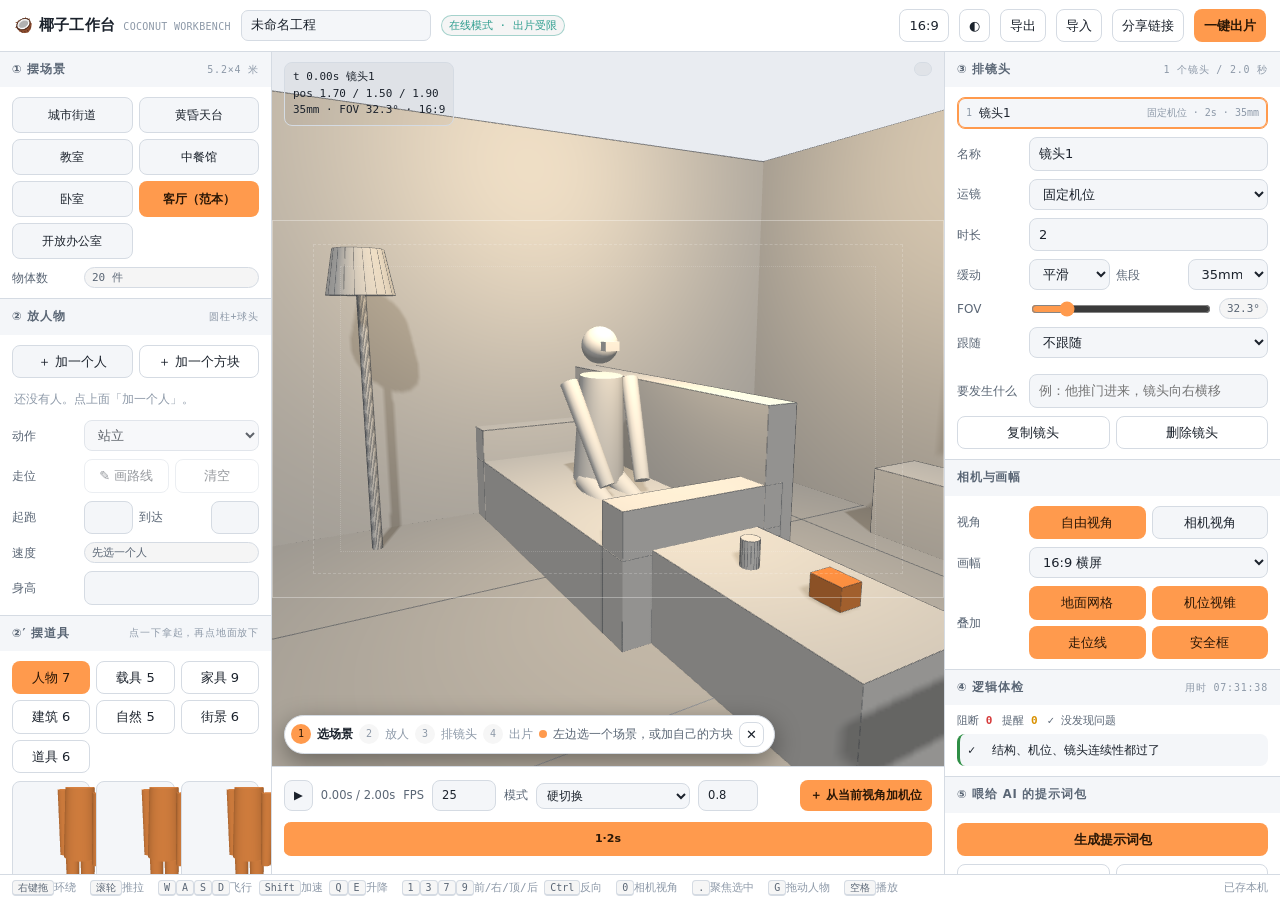
==== commit 8eabde9e: "椰子工作台：白膜预演引擎 + 运镜台 + 逐帧出片 推送方式：Git Data API（本机 git 到 github:443 不稳）" ====
--- a/index.html
+++ b/index.html
@@ -1,246 +1,223 @@
-<!DOCTYPE html>
-<html lang="zh-CN">
-<head>
-<meta charset="UTF-8">
-<meta name="viewport" content="width=device-width, initial-scale=1.0">
-<title>白膜工作台 · Whitebox Workbench</title>
-<meta name="description" content="AI 视频白膜场景的导入、播放与管理工作台。预设环境搭白模，或导入任意 AI 生成的白膜 HTML，统一控制播放、跳转、截图。">
-<link rel="icon" href="data:image/svg+xml,%3Csvg xmlns='http://www.w3.org/2000/svg' viewBox='0 0 32 32'%3E%3Cg fill='none' stroke='%23ffd250' stroke-width='2' stroke-linejoin='round'%3E%3Cpath d='M16 3l13 7.5v11L16 29 3 21.5v-11z'/%3E%3Cpath d='M3 10.5L16 18l13-7.5M16 18v11'/%3E%3C/g%3E%3C/svg%3E">
-<link rel="stylesheet" href="css/workbench.css">
-<script type="importmap">
-{ "imports": { "three": "./assets/three.module.js" } }
-</script>
-</head>
-<body>
-<div id="app">
-
-  <!-- ============================================================
-       视图一：入口（Cinemap 风 · 深色星空 + 预设 + 导入）
-       ============================================================ -->
-  <div id="view-entry">
-    <canvas id="starfield"></canvas>
-
-    <header class="en-top">
-      <div class="brand">
-        <svg class="brand-logo" viewBox="0 0 32 32" width="26" height="26">
-          <circle cx="16" cy="16" r="12.5" fill="none" stroke="#ffd250" stroke-width="1.8"/>
-          <ellipse cx="16" cy="16" rx="12.5" ry="4.8" fill="none" stroke="#ffd250" stroke-width="1" opacity=".55"/>
-          <path d="M16 3.5v25" stroke="#ffd250" stroke-width="1" opacity=".55"/>
-          <circle cx="16" cy="16" r="2.2" fill="#ffd250"/>
-        </svg>
-        <div class="brand-text">
-          <span class="cn">白膜工作台</span>
-          <span class="en">WHITEBOX&nbsp;WORKBENCH</span>
-        </div>
-      </div>
-      <div class="en-top-actions">
-        <button class="btn" id="enBtnLibrary">场景库</button>
-        <button class="btn" id="enBtnSpec">规范</button>
-        <a class="btn ghost" href="https://github.com/Twdhsi-666/whitebox-workbench" target="_blank" rel="noopener">
-          <svg viewBox="0 0 24 24" width="14" height="14"><path d="M12 2a10 10 0 00-3.16 19.49c.5.09.68-.22.68-.48v-1.7c-2.78.6-3.37-1.34-3.37-1.34-.45-1.16-1.11-1.47-1.11-1.47-.91-.62.07-.6.07-.6 1 .07 1.53 1.03 1.53 1.03.89 1.53 2.34 1.09 2.91.83.09-.65.35-1.09.63-1.34-2.22-.25-4.56-1.11-4.56-4.94 0-1.09.39-1.98 1.03-2.68-.1-.25-.45-1.27.1-2.65 0 0 .84-.27 2.75 1.02a9.6 9.6 0 015 0c1.91-1.29 2.75-1.02 2.75-1.02.55 1.38.2 2.4.1 2.65.64.7 1.03 1.59 1.03 2.68 0 3.84-2.34 4.68-4.57 4.93.36.31.68.92.68 1.85v2.74c0 .27.18.58.69.48A10 10 0 0012 2z" fill="currentColor"/></svg>
-          GitHub
-        </a>
-      </div>
-    </header>
-
-    <div class="en-scroll">
-      <section class="en-hero">
-        <div class="en-mascot">
-          <svg viewBox="0 0 16 16" width="72" height="72" shape-rendering="crispEdges">
-            <rect x="4" y="3" width="8" height="1" fill="#ffd250"/>
-            <rect x="3" y="4" width="10" height="6" fill="#f2efe8"/>
-            <rect x="4" y="10" width="8" height="2" fill="#e3dfd4"/>
-            <rect x="4" y="6" width="1" height="1" fill="#23262d"/>
-            <rect x="7" y="6" width="2" height="1" fill="#23262d"/>
-            <rect x="11" y="6" width="1" height="1" fill="#23262d"/>
-            <rect x="6" y="8" width="4" height="1" fill="#c9c5b8"/>
-            <rect x="3" y="4" width="1" height="1" fill="#ffd250"/>
-            <rect x="12" y="4" width="1" height="1" fill="#ffd250"/>
-            <rect x="4" y="12" width="2" height="1" fill="#e3dfd4"/>
-            <rect x="10" y="12" width="2" height="1" fill="#e3dfd4"/>
-          </svg>
-        </div>
-        <h1>先把镜头想清楚，再让 AI 去拍</h1>
-        <p class="en-sub">用预设环境搭一个 3D 白模场景，或把任意 AI 生成的白膜 HTML 导入工作台——统一管理、播放、跳转、截图。</p>
-        <div class="en-cards">
-          <button class="en-card" id="enCardImport">
-            <span class="en-card-icon">
-              <svg viewBox="0 0 24 24" width="26" height="26"><path d="M12 3l-5 5h3v6h4V8h3l-5-5zM5 18h14v2H5v-2z" fill="currentColor"/></svg>
-            </span>
-            <span class="en-card-text">
-              <b>导入白膜 HTML</b>
-              <i>DeepSeek / ChatGPT / Claude 生成的都能用，旧格式自动适配</i>
-            </span>
-          </button>
-          <button class="en-card primary" id="enCardNew">
-            <span class="en-card-icon">
-              <svg viewBox="0 0 24 24" width="26" height="26"><path d="M12 2l-2.4 2.4H6v3.6L3.6 10 6 12.4V16h3.6L12 18.4 14.4 16H18v-3.6L20.4 10 18 7.6V4h-3.6L12 2zm-1 6h2v3h3v2h-3v3h-2v-3H8v-2h3V8z" fill="currentColor"/></svg>
-            </span>
-            <span class="en-card-text">
-              <b>新建白膜场景</b>
-              <i>预设环境 + 人物 / 汽车 / 房间，直接摆进画面</i>
-            </span>
-          </button>
-        </div>
-      </section>
-
-      <section class="en-sec">
-        <div class="en-sec-head">
-          <h2>预设环境</h2>
-          <span class="en-sec-tip">选一个开局，进去后随意添加资产</span>
-        </div>
-        <div class="env-grid" id="envGrid"></div>
-      </section>
-
-      <section class="en-sec">
-        <div class="en-sec-head">
-          <h2>我的场景</h2>
-          <span class="en-sec-tip" id="enCount">0 个</span>
-        </div>
-        <div class="mine-grid" id="mineGrid"></div>
-      </section>
-
-      <footer class="en-foot">
-        白膜工作台 · 本地运行不上传 · <a href="https://twdhsi-666.github.io/whitebox-workbench/" target="_blank">在线版</a>
-      </footer>
-    </div>
-  </div>
-
-  <!-- ============================================================
-       视图二：白模编辑器（Cinemap 导演台精简版 · 浅色）
-       ============================================================ -->
-  <div id="view-editor" hidden>
-    <header class="ed-top">
-      <button class="ed-back" id="edBack" title="返回入口">
-        <svg viewBox="0 0 24 24" width="16" height="16"><path d="M15.4 7.4L14 6l-6 6 6 6 1.4-1.4-4.6-4.6 4.6-4.6z" fill="currentColor"/></svg>
-      </button>
-      <span class="ed-env-badge" id="edEnvBadge">空房间</span>
-      <input class="ed-name" id="edName" value="未命名场景" spellcheck="false" maxlength="40">
-      <div class="ed-top-actions">
-        <button class="ed-btn" id="edShot" title="保存当前画面">截图</button>
-        <button class="ed-btn" id="edGrid" title="显示/隐藏地面网格">网格</button>
-        <button class="ed-btn primary" id="edSave">保存</button>
-      </div>
-    </header>
-
-    <div class="ed-body">
-      <nav class="ed-rail" id="edRail"></nav>
-      <div class="ed-drawer" id="edDrawer" hidden>
-        <div class="ed-drawer-head">
-          <input id="edAssetSearch" type="text" placeholder="搜索资产…" autocomplete="off">
-          <button id="edDrawerClose" title="收起">×</button>
-        </div>
-        <div class="ed-asset-grid" id="edAssetGrid"></div>
-        <div class="ed-drawer-foot">点击放置到场景中心</div>
-      </div>
-      <div class="ed-viewport" id="edViewport">
-        <div class="ed-vp-tip">左键旋转 · 滚轮缩放 · 右键/Shift 平移 · 点击资产选中 · 拖动移动</div>
-      </div>
-      <aside class="ed-inspect" id="edInspect"></aside>
-    </div>
-
-    <footer class="ed-bottom">
-      <div class="ed-cams" id="edCams">
-        <button class="ed-chip add" id="edAddCam">＋ 保存机位</button>
-      </div>
-      <div class="ed-shots" id="edShots"></div>
-      <div class="ed-bottom-ops">
-        <button class="ed-btn danger" id="edDel">删除选中</button>
-      </div>
-    </footer>
-  </div>
-
-  <!-- ============================================================
-       视图三：场景库（卡片网格 / 播放器 · 原有功能）
-       ============================================================ -->
-  <div id="view-library" hidden>
-    <header id="topbar">
-      <button class="btn ghost lib-back" id="libBack">← 入口</button>
-      <div class="brand">
-        <svg class="brand-logo" viewBox="0 0 32 32" width="26" height="26">
-          <circle cx="16" cy="16" r="12.5" fill="none" stroke="#ffd250" stroke-width="1.8"/>
-          <ellipse cx="16" cy="16" rx="12.5" ry="4.8" fill="none" stroke="#ffd250" stroke-width="1" opacity=".55"/>
-          <path d="M16 3.5v25" stroke="#ffd250" stroke-width="1" opacity=".55"/>
-          <circle cx="16" cy="16" r="2.2" fill="#ffd250"/>
-        </svg>
-        <div class="brand-text">
-          <span class="cn">白膜工作台</span>
-          <span class="en">WHITEBOX&nbsp;WORKBENCH</span>
-        </div>
-      </div>
-
-      <div class="search">
-        <svg viewBox="0 0 24 24" width="14" height="14"><path d="M10 2a8 8 0 105.3 14l4.9 4.9 1.4-1.4-4.9-4.9A8 8 0 0010 2zm0 2a6 6 0 110 12 6 6 0 010-12z" fill="currentColor"/></svg>
-        <input id="searchInput" type="text" placeholder="搜索场景标题 / 作者 / 取景地…" autocomplete="off">
-      </div>
-
-      <div class="actions">
-        <button class="btn primary" id="btnImport">
-          <svg viewBox="0 0 24 24" width="13" height="13"><path d="M11 5h2v6h6v2h-6v6h-2v-6H5v-2h6z" fill="currentColor"/></svg>
-          导入 HTML
-        </button>
-        <button class="btn" id="btnNewNative">新建白膜</button>
-        <button class="btn" id="btnSpec">规范</button>
-        <a class="btn ghost" id="btnGithub" href="https://github.com/Twdhsi-666/whitebox-workbench" target="_blank" rel="noopener">
-          <svg viewBox="0 0 24 24" width="14" height="14"><path d="M12 2a10 10 0 00-3.16 19.49c.5.09.68-.22.68-.48v-1.7c-2.78.6-3.37-1.34-3.37-1.34-.45-1.16-1.11-1.47-1.11-1.47-.91-.62.07-.6.07-.6 1 .07 1.53 1.03 1.53 1.03.89 1.53 2.34 1.09 2.91.83.09-.65.35-1.09.63-1.34-2.22-.25-4.56-1.11-4.56-4.94 0-1.09.39-1.98 1.03-2.68-.1-.25-.45-1.27.1-2.65 0 0 .84-.27 2.75 1.02a9.6 9.6 0 015 0c1.91-1.29 2.75-1.02 2.75-1.02.55 1.38.2 2.4.1 2.65.64.7 1.03 1.59 1.03 2.68 0 3.84-2.34 4.68-4.57 4.93.36.31.68.92.68 1.85v2.74c0 .27.18.58.69.48A10 10 0 0012 2z" fill="currentColor"/></svg>
-          GitHub
-        </a>
-      </div>
-    </header>
-
-    <main id="main">
-      <aside id="library">
-        <div class="lib-head">
-          <span>场景库</span>
-          <span class="lib-count" id="libCount">0</span>
-          <span class="lib-ops">
-            <button id="btnExportProj" title="导出全部场景为项目 JSON">导出</button>
-            <button id="btnClearAll" title="清空全部场景">清空</button>
-          </span>
-        </div>
-        <div id="sceneList"></div>
-        <div class="lib-foot">
-          <div id="stats"></div>
-          <button class="btn wide" id="btnLoadExample">载入示例场景（规范演示）</button>
-        </div>
-      </aside>
-
-      <section id="viewport">
-        <div id="gridView"><div id="gridCards"></div></div>
-        <div id="emptyHint">
-          <div class="empty-icon">◍</div>
-          <div class="empty-title">把 AI 生成的白膜 HTML 拖进来</div>
-          <div class="empty-sub">支持规范文件（完整控制）与旧文件（兼容层自动适配）<br>点「规范」查看导入标准，或先「载入示例场景」体验</div>
-        </div>
-        <div id="dropMask" hidden>
-          <div class="drop-box">
-            <div class="drop-icon">⬇</div>
-            <div>松开鼠标 · 导入白膜 HTML / 项目 JSON</div>
-          </div>
-        </div>
-      </section>
-
-      <aside id="detail" hidden></aside>
-    </main>
-  </div>
-
-  <div id="toasts"></div>
-
-  <div id="modal" hidden>
-    <div class="modal-box">
-      <header class="modal-head">
-        <span id="modalTitle"></span>
-        <button id="modalClose" title="关闭">×</button>
-      </header>
-      <div id="modalBody"></div>
-    </div>
-  </div>
-
-  <input type="file" id="fileInput" multiple accept=".html,.htm,.json" hidden>
-</div>
-
-<script type="module" src="js/assetlib.js"></script>
-<script type="module" src="js/scenes.js"></script>
-<script type="module" src="js/app.js"></script>
-</body>
-</html>
+<!DOCTYPE html>
+<html lang="zh-CN" data-theme="dark">
+<head>
+<meta charset="UTF-8">
+<meta name="viewport" content="width=device-width, initial-scale=1.0">
+<title>椰子工作台 · AI 视频白膜预演</title>
+<meta name="description" content="本地白膜预演工作台：摆场景、排运镜、一键出片，产出直接喂给视频生成模型当运镜参考。">
+<link rel="icon" href="data:image/svg+xml,%3Csvg xmlns='http://www.w3.org/2000/svg' viewBox='0 0 32 32'%3E%3Crect x='6' y='12' width='20' height='16' rx='2' fill='none' stroke='%23ff9a4d' stroke-width='2'/%3E%3Ccircle cx='16' cy='7' r='4' fill='%23ff9a4d'/%3E%3C/svg%3E">
+<link rel="stylesheet" href="css/workbench.css">
+<script type="importmap">
+{ "imports": { "three": "./vendor/three.module.js" } }
+</script>
+</head>
+<body>
+<div id="app">
+
+  <header id="topbar">
+    <div class="brand"><span class="cn">🥥 椰子工作台</span><span class="en">COCONUT&nbsp;WORKBENCH</span></div>
+    <input id="projName" type="text" spellcheck="false" title="工程名">
+    <span class="badge" id="modeBadge">检测中…</span>
+    <div class="spacer"></div>
+    <button id="btnAspect" class="ghost" title="切换画幅">16:9</button>
+    <button id="btnTheme" class="ghost" title="深/浅色">◐</button>
+    <button id="btnExportJson" class="ghost" title="导出工程 JSON">导出</button>
+    <button id="btnImportJson" class="ghost" title="导入工程 JSON">导入</button>
+    <button id="btnShare" class="ghost" title="把当前工程编进网址，发给别人">分享链接</button>
+    <button id="btnRender" class="primary" title="一键出片">一键出片</button>
+  </header>
+
+  <div id="main">
+
+    <aside id="left">
+      <section class="sec">
+        <h3>① 摆场景 <span class="hint" id="presetHint"></span></h3>
+        <div class="body">
+          <div class="presets" id="presetList"></div>
+          <div class="row"><label>物体数</label><span id="statObjects" class="badge">—</span></div>
+        </div>
+      </section>
+
+      <section class="sec">
+        <h3>② 放人物 <span class="hint">圆柱+球头</span></h3>
+        <div class="body">
+          <div class="grid2">
+            <button id="btnAddFigure">＋ 加一个人</button>
+            <button id="btnAddProp" class="ghost">＋ 加一个方块</button>
+          </div>
+          <div class="list" id="figureList"></div>
+          <div class="row"><label>动作</label><select id="figAction"></select></div>
+          <div class="row">
+            <label>走位</label>
+            <div class="grid2">
+              <button id="btnDrawPath" class="ghost" title="在地面上从左到右画一条线">✎ 画路线</button>
+              <button id="btnClearPath" class="ghost">清空</button>
+            </div>
+          </div>
+          <div class="grid2">
+            <div class="row"><label>起跑</label><input id="figStart" type="number" step="0.1" min="0"></div>
+            <div class="row"><label>到达</label><input id="figEnd" type="number" step="0.1" min="0"></div>
+          </div>
+          <div class="row"><label>速度</label><span id="figSpeed" class="badge">—</span></div>
+          <div class="row"><label>身高</label><input id="figHeight" type="number" step="0.05" min="0.4" max="2.4"></div>
+        </div>
+      </section>
+
+      <section class="sec">
+        <h3>②′ 摆道具 <span class="hint" id="assetHint">点一下拿起，再点地面放下</span></h3>
+        <div class="body">
+          <div class="grid3" id="assetTabs"></div>
+          <div class="assets" id="assetGrid"></div>
+          <div class="row"><label>转身</label><div class="grid2">
+            <button id="btnRot90" class="ghost">↺ 转 90°</button>
+            <button id="btnCancelPlace" class="ghost">放下 / 取消</button>
+          </div></div>
+          <div class="row"><label>大小</label><input id="assetScale" type="range" min="0.4" max="2.5" step="0.1" value="1"></div>
+          <div class="list" id="placedList"></div>
+        </div>
+      </section>
+
+      <section class="sec">
+        <h3>场景大纲 <span class="hint">点选后按 . 聚焦</span></h3>
+        <div class="body"><div class="list outline" id="outline"></div></div>
+      </section>
+    </aside>
+
+    <div id="center">
+      <div id="stage">
+        <div id="canvasHolder"></div>
+        <div class="hud" id="hudCam"></div>
+        <div class="hud" id="hudMode"></div>
+        <div id="emptyTip" class="hidden"></div>
+        <div id="coach">
+          <div class="step" data-step="1"><span class="dot">1</span>选场景</div>
+          <div class="step" data-step="2"><span class="dot">2</span>放人</div>
+          <div class="step" data-step="3"><span class="dot">3</span>排镜头</div>
+          <div class="step" data-step="4"><span class="dot">4</span>出片</div>
+          <span class="bubble"></span>
+          <span id="coachText" style="font-size:12px;color:var(--ink-2)"></span>
+          <button class="ghost" id="coachClose" style="padding:2px 6px">✕</button>
+        </div>
+      </div>
+
+      <div id="timeline">
+        <div id="tlHead">
+          <button id="btnPlay" title="空格播放">▶</button>
+          <span id="tlTime">0.00s / 0.00s</span>
+          <span>FPS</span><input id="inpFps" type="number" min="12" max="60" step="1" style="width:64px">
+          <span>模式</span>
+          <select id="selMode" style="padding:4px 6px">
+            <option value="cuts">硬切换</option>
+            <option value="continuous">一镜到底（段间混合）</option>
+          </select>
+          <input id="inpBlend" type="number" min="0" max="3" step="0.1" style="width:60px" title="段间过渡秒数，竞品实操口径 ≥0.8 秒">
+          <div class="spacer"></div>
+          <button id="btnAddShot" class="primary" title="从当前视角新建机位">＋ 从当前视角加机位</button>
+        </div>
+        <div id="tlTrack"></div>
+      </div>
+    </div>
+
+    <aside id="right">
+      <section class="sec">
+        <h3>③ 排镜头 <span class="hint" id="shotCount"></span></h3>
+        <div class="body">
+          <div class="list" id="shotList"></div>
+          <div class="row"><label>名称</label><input id="shotName" type="text"></div>
+          <div class="row"><label>运镜</label><select id="shotMove"></select></div>
+          <div class="row"><label>时长</label><input id="shotDur" type="number" step="0.1" min="0.2" max="30"></div>
+          <div class="grid2">
+            <div class="row"><label>缓动</label><select id="shotEase"></select></div>
+            <div class="row"><label>焦段</label><select id="shotMmSel"></select></div>
+          </div>
+          <div class="row"><label>FOV</label><div style="display:flex;gap:6px;align-items:center"><input id="shotMm" type="range" min="14" max="135" step="1" style="flex:1"><span id="fovRead" class="badge">—</span></div></div>
+          <div class="row"><label>跟随</label><select id="shotSubject"></select></div>
+          <div id="moveParams" class="body" style="padding:0"></div>
+          <div class="row"><label>要发生什么</label><input id="shotCue" type="text" placeholder="例：他推门进来，镜头向右横移"></div>
+          <div class="grid2">
+            <button id="btnShotDup" class="ghost">复制镜头</button>
+            <button id="btnShotDel" class="ghost">删除镜头</button>
+          </div>
+        </div>
+      </section>
+
+      <section class="sec">
+        <h3>相机与画幅</h3>
+        <div class="body">
+          <div class="row"><label>视角</label><div class="grid2">
+            <button id="btnViewFree" class="on">自由视角</button>
+            <button id="btnViewCam">相机视角</button>
+          </div></div>
+          <div class="row"><label>画幅</label><select id="selAspect"></select></div>
+          <div class="row"><label>叠加</label><div class="grid2">
+            <button id="tgGrid" class="on">地面网格</button>
+            <button id="tgFru" class="on">机位视锥</button>
+            <button id="tgPath" class="on">走位线</button>
+            <button id="tgGuide" class="on">安全框</button>
+          </div></div>
+        </div>
+      </section>
+
+      <section class="sec">
+        <h3>④ 逻辑体检 <span class="hint" id="checkTime"></span></h3>
+        <div class="body">
+          <div class="summary" id="checkSummary"></div>
+          <div class="list" id="checkList"></div>
+        </div>
+      </section>
+
+      <section class="sec">
+        <h3>⑤ 喂给 AI 的提示词包</h3>
+        <div class="body">
+          <button id="btnPack" class="primary" style="width:100%">生成提示词包</button>
+          <pre class="pack hidden" id="packOut"></pre>
+          <div class="grid2">
+            <button id="btnPackCopy" class="ghost">复制</button>
+            <button id="btnPackDl" class="ghost">下成 .md</button>
+          </div>
+        </div>
+      </section>
+    </aside>
+  </div>
+
+  <footer id="statusbar">
+    <span><kbd>右键拖</kbd>环绕</span><span><kbd>滚轮</kbd>推拉</span><span><kbd>W</kbd><kbd>A</kbd><kbd>S</kbd><kbd>D</kbd>飞行 <kbd>Shift</kbd>加速 <kbd>Q</kbd><kbd>E</kbd>升降</span>
+    <span><kbd>1</kbd><kbd>3</kbd><kbd>7</kbd><kbd>9</kbd>前/右/顶/后 <kbd>Ctrl</kbd>反向</span>
+    <span><kbd>0</kbd>相机视角</span><span><kbd>.</kbd>聚焦选中</span><span><kbd>G</kbd>拖动人物</span><span><kbd>空格</kbd>播放</span>
+    <div class="spacer"></div>
+    <span id="saveState">未保存</span>
+  </footer>
+</div>
+
+<div id="jobMask" class="hidden">
+  <div id="jobCard">
+    <div style="font-weight:700;font-size:14px" id="jobTitle">出片中</div>
+    <div id="jobBar"><i></i></div>
+    <div style="font:11.5px/1.6 var(--mono);color:var(--ink-2)" id="jobLog">准备…</div>
+    <div style="display:flex;gap:8px;justify-content:flex-end">
+      <button id="jobCancel" class="ghost">取消</button>
+    </div>
+  </div>
+</div>
+
+<script>
+// ES 模块在双击打开（file://）时会被浏览器按 CORS 拦死，而且不报错、只是白屏。
+// 所以这里提前拦住，告诉他走 .bat。见 docs/决策记录.md。
+if (location.protocol === 'file:') {
+  document.addEventListener('DOMContentLoaded', function () {
+    document.getElementById('app').innerHTML =
+      '<div style="padding:40px;max-width:640px;margin:0 auto;line-height:2;font-size:15px">' +
+      '<b style="font-size:20px">别用双击打开</b><br><br>' +
+      '浏览器的安全规则不允许这种模块页从 file:// 读文件，页面只会白给你看。<br>' +
+      '请<b>双击目录里的 <code>启动工作台.bat</code></b>，它会起一个只在本机的小服务再打开浏览器。<br><br>' +
+      '已经在线用了？地址应该是 <code>http://127.0.0.1:8951/</code> 或 GitHub Pages 的 https 地址。</div>';
+  });
+}
+</script>
+<script type="module" src="app/main.js"></script>
+<script nomodule>
+document.getElementById('emptyTip').classList.remove('hidden');
+document.getElementById('emptyTip').innerHTML = '这个浏览器不支持 ES 模块，请换 Edge / Chrome 最新版打开。';
+</script>
+</body>
+</html>
--- a/css/workbench.css
+++ b/css/workbench.css
@@ -1,801 +1,173 @@
-/* ============================================================
- * 白膜工作台 · 样式（暗色电影感）
- * 配色与用户白膜场景一致：#0a0a0a 底 / #ffd250 琥珀 / #2ec4b6 青
- * ============================================================ */
-
-:root {
-  --bg0: #05070d;
-  --bg1: #0b0e16;
-  --bg2: #10141e;
-  --bg3: #161c29;
-  --line: #1e2635;
-  --line2: #2a3448;
-  --text: #e9edf5;
-  --text2: #8b94a8;
-  --text3: #565f73;
-  --amber: #ffd250;
-  --amber-dim: rgba(255, 210, 80, 0.14);
-  --teal: #2ec4b6;
-  --teal-dim: rgba(46, 196, 182, 0.14);
-  --red: #ff6b6b;
-  --blue: #5b8cff;
-  --radius: 8px;
-  --font: -apple-system, BlinkMacSystemFont, "PingFang SC", "Microsoft YaHei", "Segoe UI", sans-serif;
-  --mono: "SF Mono", "Cascadia Code", Consolas, "Courier New", monospace;
-}
-
-* { box-sizing: border-box; margin: 0; padding: 0; }
-[hidden] { display: none !important; }
-html, body { height: 100%; }
-body {
-  background: var(--bg0);
-  color: var(--text);
-  font-family: var(--font);
-  font-size: 13px;
-  overflow: hidden;
-  -webkit-font-smoothing: antialiased;
-}
-button { font-family: inherit; }
-::-webkit-scrollbar { width: 8px; height: 8px; }
-::-webkit-scrollbar-thumb { background: #232b3d; border-radius: 4px; }
-::-webkit-scrollbar-thumb:hover { background: #2f3a52; }
-::-webkit-scrollbar-track { background: transparent; }
-
-#app { display: flex; flex-direction: column; height: 100vh; }
-
-/* ------------------------------------------------------------ */
-/* 顶栏                                                          */
-/* ------------------------------------------------------------ */
-#topbar {
-  flex: 0 0 52px;
-  display: flex; align-items: center; gap: 18px;
-  padding: 0 16px;
-  background: linear-gradient(180deg, #0c1018, #090c13);
-  border-bottom: 1px solid var(--line);
-  z-index: 30;
-}
-.brand { display: flex; align-items: center; gap: 10px; user-select: none; }
-.brand-logo { flex: 0 0 auto; filter: drop-shadow(0 0 8px rgba(255, 210, 80, 0.35)); }
-.brand-text { display: flex; flex-direction: column; line-height: 1.25; }
-.brand-text .cn { font-size: 15px; font-weight: 700; letter-spacing: 1px; }
-.brand-text .en { font-size: 8.5px; letter-spacing: 2.6px; color: var(--text3); }
-
-.search {
-  flex: 1 1 auto; max-width: 460px;
-  display: flex; align-items: center; gap: 8px;
-  background: var(--bg2);
-  border: 1px solid var(--line);
-  border-radius: 6px;
-  padding: 0 10px;
-  height: 32px;
-  color: var(--text3);
-  transition: border-color 0.15s;
-}
-.search:focus-within { border-color: var(--line2); color: var(--text2); }
-.search input {
-  flex: 1; background: none; border: none; outline: none;
-  color: var(--text); font-size: 12px; font-family: inherit;
-}
-.search input::placeholder { color: var(--text3); }
-
-.actions { margin-left: auto; display: flex; align-items: center; gap: 8px; }
-
-.btn {
-  display: inline-flex; align-items: center; gap: 6px;
-  height: 30px; padding: 0 12px;
-  background: var(--bg2);
-  border: 1px solid var(--line);
-  border-radius: 6px;
-  color: var(--text2);
-  font-size: 12px; cursor: pointer;
-  text-decoration: none;
-  transition: all 0.15s;
-  white-space: nowrap;
-}
-.btn:hover { background: var(--bg3); color: var(--text); border-color: var(--line2); }
-.btn.primary {
-  background: var(--amber-dim);
-  border-color: rgba(255, 210, 80, 0.45);
-  color: var(--amber);
-}
-.btn.primary:hover { background: rgba(255, 210, 80, 0.22); color: #ffe68f; }
-.btn.ghost { background: transparent; }
-.btn.wide { width: 100%; justify-content: center; margin-top: 10px; }
-
-/* ------------------------------------------------------------ */
-/* 主区                                                            */
-/* ------------------------------------------------------------ */
-#main {
-  flex: 1 1 auto;
-  display: grid;
-  grid-template-columns: 262px 1fr;
-  min-height: 0;
-}
-#main:has(#detail:not([hidden])) { grid-template-columns: 262px 1fr auto; }
-
-/* ---- 左侧场景库 ---- */
-#library {
-  display: flex; flex-direction: column;
-  background: var(--bg1);
-  border-right: 1px solid var(--line);
-  min-height: 0;
-}
-.lib-head {
-  flex: 0 0 auto;
-  display: flex; align-items: center; gap: 8px;
-  padding: 12px 14px 10px;
-  font-size: 12px; font-weight: 600; letter-spacing: 1px;
-  color: var(--text2);
-  border-bottom: 1px solid var(--line);
-}
-.lib-count {
-  font-size: 10px; font-weight: 400; color: var(--text3);
-  background: var(--bg2); border: 1px solid var(--line);
-  padding: 1px 7px; border-radius: 8px;
-  font-variant-numeric: tabular-nums;
-}
-.lib-ops { margin-left: auto; display: flex; gap: 4px; }
-.lib-ops button {
-  background: none; border: none; color: var(--text3);
-  font-size: 11px; cursor: pointer; padding: 2px 5px; border-radius: 4px;
-}
-.lib-ops button:hover { color: var(--amber); background: var(--bg2); }
-
-#sceneList { flex: 1 1 auto; overflow-y: auto; padding: 8px; }
-.lib-empty {
-  padding: 28px 12px; text-align: center;
-  color: var(--text3); font-size: 11.5px; line-height: 1.8;
-}
-.lib-item {
-  display: flex; align-items: center; gap: 10px;
-  padding: 7px;
-  border-radius: 6px;
-  border: 1px solid transparent;
-  cursor: pointer;
-  transition: background 0.12s;
-  position: relative;
-}
-.lib-item:hover { background: var(--bg2); }
-.lib-item.active { background: var(--bg3); border-color: rgba(255, 210, 80, 0.35); }
-.lib-thumb {
-  flex: 0 0 84px; height: 48px;
-  background: #000; border-radius: 4px; overflow: hidden;
-  display: flex; align-items: center; justify-content: center;
-  border: 1px solid var(--line);
-}
-.lib-thumb img { width: 100%; height: 100%; object-fit: cover; display: block; }
-.lib-thumb-ph { color: var(--text3); font-size: 18px; }
-.lib-info { flex: 1; min-width: 0; }
-.lib-title {
-  font-size: 12px; font-weight: 500; color: var(--text);
-  white-space: nowrap; overflow: hidden; text-overflow: ellipsis;
-  margin-bottom: 3px;
-}
-.lib-item.active .lib-title { color: var(--amber); }
-.lib-sub {
-  display: flex; align-items: center; gap: 6px;
-  font-size: 10px; color: var(--text3);
-  font-variant-numeric: tabular-nums;
-}
-.lib-loc { max-width: 76px; white-space: nowrap; overflow: hidden; text-overflow: ellipsis; }
-.tier {
-  font-size: 9px; padding: 1px 5px; border-radius: 3px;
-  letter-spacing: 0.5px; flex: 0 0 auto;
-}
-.tier-A { color: var(--amber); background: var(--amber-dim); border: 1px solid rgba(255,210,80,.25); }
-.tier-B { color: var(--teal); background: var(--teal-dim); border: 1px solid rgba(46,196,182,.25); }
-.lib-del {
-  position: absolute; top: 4px; right: 4px;
-  width: 18px; height: 18px;
-  background: var(--bg3); border: 1px solid var(--line2); border-radius: 4px;
-  color: var(--text3); font-size: 12px; line-height: 1;
-  cursor: pointer; opacity: 0; transition: opacity 0.12s;
-}
-.lib-item:hover .lib-del { opacity: 1; }
-.lib-del:hover { color: var(--red); border-color: var(--red); }
-
-.lib-foot {
-  flex: 0 0 auto;
-  border-top: 1px solid var(--line);
-  padding: 10px 12px 12px;
-}
-#stats {
-  display: flex; flex-direction: column; gap: 3px;
-  font-size: 10.5px; color: var(--text3);
-}
-#stats b { color: var(--text2); font-weight: 600; }
-
-/* ---- 中央视口 ---- */
-#viewport { position: relative; min-width: 0; overflow: hidden; background: var(--bg0); }
-#emptyHint {
-  position: absolute; inset: 0;
-  display: flex; flex-direction: column; align-items: center; justify-content: center;
-  gap: 6px; pointer-events: none;
-  transition: opacity 0.3s;
-}
-#emptyHint.hide { opacity: 0; }
-.empty-icon {
-  font-size: 44px; color: rgba(255, 210, 80, 0.5);
-  text-shadow: 0 0 30px rgba(255, 210, 80, 0.35);
-  margin-bottom: 8px;
-  animation: pulse 3.2s ease-in-out infinite;
-}
-@keyframes pulse { 0%,100% { opacity: .55; transform: scale(1); } 50% { opacity: 1; transform: scale(1.06); } }
-.empty-title { font-size: 15px; font-weight: 600; letter-spacing: 1px; color: var(--text2); }
-.empty-sub { font-size: 11.5px; color: var(--text3); text-align: center; line-height: 1.9; }
-
-/* 拖拽遮罩 */
-#dropMask {
-  position: absolute; inset: 0; z-index: 40;
-  background: rgba(5, 7, 13, 0.82);
-  display: flex; align-items: center; justify-content: center;
-  backdrop-filter: blur(3px);
-}
-.drop-box {
-  border: 2px dashed rgba(255, 210, 80, 0.55);
-  border-radius: 14px;
-  padding: 46px 70px;
-  text-align: center;
-  color: var(--amber);
-  font-size: 14px; letter-spacing: 1px;
-  background: rgba(255, 210, 80, 0.05);
-}
-.drop-icon { font-size: 30px; margin-bottom: 10px; }
-
-/* ---- 卡片视图 ---- */
-#gridView { position: absolute; inset: 0; overflow-y: auto; padding: 18px; }
-#gridCards {
-  display: grid;
-  grid-template-columns: repeat(auto-fill, minmax(215px, 1fr));
-  gap: 14px;
-}
-.grid-empty { grid-column: 1/-1; text-align: center; color: var(--text3); padding: 60px 0; font-size: 12px; }
-.card {
-  background: var(--bg1);
-  border: 1px solid var(--line);
-  border-radius: var(--radius);
-  overflow: hidden;
-  cursor: pointer;
-  transition: transform 0.16s, border-color 0.16s, box-shadow 0.16s;
-}
-.card:hover {
-  transform: translateY(-3px);
-  border-color: rgba(255, 210, 80, 0.4);
-  box-shadow: 0 10px 28px rgba(0, 0, 0, 0.5);
-}
-.card.active { border-color: var(--amber); }
-.card-thumb {
-  position: relative;
-  aspect-ratio: 16 / 9;
-  background: #000;
-  display: flex; align-items: center; justify-content: center;
-  color: var(--text3); font-size: 26px;
-  border-bottom: 1px solid var(--line);
-}
-.card-thumb img { width: 100%; height: 100%; object-fit: cover; display: block; }
-.card-thumb .tier { position: absolute; top: 7px; left: 7px; backdrop-filter: blur(4px); }
-.card-dur {
-  position: absolute; right: 7px; bottom: 7px;
-  font-size: 10px; color: var(--text);
-  background: rgba(0, 0, 0, 0.65);
-  padding: 2px 6px; border-radius: 3px;
-  font-variant-numeric: tabular-nums;
-}
-.card-body { padding: 10px 12px 12px; }
-.card-title {
-  font-size: 12.5px; font-weight: 600;
-  white-space: nowrap; overflow: hidden; text-overflow: ellipsis;
-  margin-bottom: 4px;
-}
-.card.active .card-title { color: var(--amber); }
-.card-sub { font-size: 10.5px; color: var(--text3); white-space: nowrap; overflow: hidden; text-overflow: ellipsis; }
-
-/* ------------------------------------------------------------ */
-/* 右侧详情面板                                                   */
-/* ------------------------------------------------------------ */
-#detail {
-  width: 470px;
-  background: var(--bg1);
-  border-left: 1px solid var(--line);
-  display: flex; flex-direction: column;
-  min-height: 0;
-  animation: slideIn 0.22s ease;
-}
-@keyframes slideIn { from { transform: translateX(24px); opacity: 0; } to { transform: none; opacity: 1; } }
-
-.d-head {
-  flex: 0 0 auto;
-  display: flex; align-items: flex-start; gap: 10px;
-  padding: 13px 14px 11px;
-  border-bottom: 1px solid var(--line);
-}
-.d-title-box { flex: 1; min-width: 0; }
-.d-title {
-  font-size: 14px; font-weight: 700; letter-spacing: 0.5px;
-  white-space: nowrap; overflow: hidden; text-overflow: ellipsis;
-  margin-bottom: 5px;
-}
-.d-sub { display: flex; align-items: center; gap: 8px; font-size: 10.5px; color: var(--text3); }
-.d-close {
-  flex: 0 0 auto;
-  width: 26px; height: 26px;
-  background: var(--bg2); border: 1px solid var(--line); border-radius: 5px;
-  color: var(--text2); font-size: 15px; line-height: 1; cursor: pointer;
-}
-.d-close:hover { color: var(--text); background: var(--bg3); }
-
-.d-stage {
-  position: relative;
-  margin: 14px 14px 0;
-  aspect-ratio: 16 / 9;
-  background: #000;
-  border: 1px solid var(--line);
-  border-radius: 6px;
-  overflow: hidden;
-  box-shadow: 0 8px 30px rgba(0, 0, 0, 0.55);
-}
-.d-stage:fullscreen { margin: 0; border: none; border-radius: 0; aspect-ratio: auto; }
-.scene-frame { width: 100%; height: 100%; border: 0; display: block; background: #000; }
-.d-loading {
-  position: absolute; inset: 0;
-  display: flex; align-items: center; justify-content: center;
-  color: var(--text3); font-size: 12px; letter-spacing: 1px;
-  background: var(--bg1);
-}
-.d-loading.fail { color: var(--red); }
-
-.d-controls {
-  flex: 0 0 auto;
-  display: flex; align-items: center; gap: 9px;
-  padding: 11px 14px;
-}
-.ctl-play {
-  flex: 0 0 auto;
-  width: 34px; height: 34px;
-  display: flex; align-items: center; justify-content: center;
-  background: var(--amber-dim);
-  border: 1px solid rgba(255, 210, 80, 0.45);
-  border-radius: 50%;
-  color: var(--amber); cursor: pointer;
-  transition: all 0.15s;
-}
-.ctl-play:hover { background: rgba(255, 210, 80, 0.25); }
-.ctl-time {
-  font-size: 11px; color: var(--text2);
-  font-variant-numeric: tabular-nums;
-  font-family: var(--mono);
-  min-width: 52px;
-}
-.ctl-track { position: relative; flex: 1; height: 20px; display: flex; align-items: center; }
-.ctl-track input[type="range"] {
-  width: 100%; height: 3px;
-  -webkit-appearance: none; appearance: none;
-  background: var(--line2); border-radius: 2px;
-  outline: none; cursor: pointer;
-}
-.ctl-track input[type="range"]::-webkit-slider-thumb {
-  -webkit-appearance: none;
-  width: 11px; height: 11px; border-radius: 50%;
-  background: var(--amber);
-  box-shadow: 0 0 8px rgba(255, 210, 80, 0.6);
-  cursor: pointer;
-}
-.ctl-track input[type="range"]:disabled::-webkit-slider-thumb { background: var(--text3); box-shadow: none; cursor: not-allowed; }
-.ctl-ticks { position: absolute; left: 0; right: 0; top: 50%; height: 9px; pointer-events: none; transform: translateY(-50%); }
-.ctl-ticks i {
-  position: absolute; top: 0;
-  width: 2px; height: 9px;
-  background: rgba(46, 196, 182, 0.85);
-  transform: translateX(-1px);
-  border-radius: 1px;
-}
-.ctl-speed {
-  background: var(--bg2); border: 1px solid var(--line); border-radius: 5px;
-  color: var(--text2); font-size: 11px; font-family: inherit;
-  height: 26px; padding: 0 4px; cursor: pointer; outline: none;
-}
-.ctl-icon {
-  flex: 0 0 auto;
-  width: 28px; height: 28px;
-  display: flex; align-items: center; justify-content: center;
-  background: var(--bg2); border: 1px solid var(--line); border-radius: 5px;
-  color: var(--text2); cursor: pointer;
-  transition: all 0.15s;
-}
-.ctl-icon:hover { color: var(--amber); border-color: rgba(255, 210, 80, 0.4); }
-
-.d-meta {
-  flex: 1 1 auto; overflow-y: auto;
-  padding: 4px 14px 16px;
-  border-top: 1px solid var(--line);
-  margin-top: 4px;
-}
-.d-meta-row {
-  display: flex; gap: 10px;
-  padding: 6px 0;
-  font-size: 11.5px;
-  border-bottom: 1px dashed rgba(30, 38, 53, 0.7);
-}
-.d-meta-row .k { flex: 0 0 34px; color: var(--text3); }
-.d-meta-row .v { color: var(--text2); line-height: 1.7; word-break: break-all; }
-.d-shots { margin-top: 2px; }
-.d-shots .d-meta-row { border-bottom: none; padding-bottom: 2px; }
-.shot-list { display: flex; flex-wrap: wrap; gap: 5px; padding: 2px 0 8px; }
-.shot {
-  background: var(--bg2); border: 1px solid var(--line); border-radius: 4px;
-  color: var(--text2); font-size: 10.5px;
-  padding: 4px 8px; cursor: pointer;
-  transition: all 0.13s;
-}
-.shot b { color: var(--teal); font-weight: 600; margin-right: 4px; font-variant-numeric: tabular-nums; }
-.shot:hover { border-color: rgba(46, 196, 182, 0.5); color: var(--text); }
-.d-ops { display: flex; gap: 8px; padding-top: 12px; }
-.op {
-  flex: 1;
-  height: 30px;
-  background: var(--bg2); border: 1px solid var(--line); border-radius: 6px;
-  color: var(--text2); font-size: 11.5px; cursor: pointer;
-  transition: all 0.15s;
-}
-.op:hover { color: var(--text); border-color: var(--line2); }
-.op.danger:hover { color: var(--red); border-color: rgba(255, 107, 107, 0.5); }
-.op.primary { background: var(--amber-dim); border-color: rgba(255,210,80,.4); color: var(--amber); }
-.op.primary:hover { background: rgba(255,210,80,.22); }
-
-/* ------------------------------------------------------------ */
-/* Toast                                                          */
-/* ------------------------------------------------------------ */
-#toasts {
-  position: fixed; bottom: 26px; left: 50%;
-  transform: translateX(-50%);
-  display: flex; flex-direction: column; align-items: center; gap: 8px;
-  z-index: 100; pointer-events: none;
-}
-.toast {
-  background: rgba(16, 20, 30, 0.92);
-  border: 1px solid var(--line2);
-  border-left: 3px solid var(--teal);
-  color: var(--text);
-  font-size: 12px;
-  padding: 9px 16px; border-radius: 6px;
-  box-shadow: 0 8px 28px rgba(0, 0, 0, 0.55);
-  backdrop-filter: blur(8px);
-  opacity: 0; transform: translateY(8px);
-  transition: all 0.25s;
-  max-width: 70vw;
-}
-.toast.show { opacity: 1; transform: none; }
-.toast.ok { border-left-color: var(--teal); }
-.toast.warn { border-left-color: var(--amber); }
-.toast.err { border-left-color: var(--red); }
-
-/* ------------------------------------------------------------ */
-/* 模态框                                                          */
-/* ------------------------------------------------------------ */
-#modal {
-  position: fixed; inset: 0; z-index: 90;
-  background: rgba(4, 6, 10, 0.72);
-  display: flex; align-items: center; justify-content: center;
-  backdrop-filter: blur(4px);
-  opacity: 0; transition: opacity 0.2s;
-}
-#modal.show { opacity: 1; }
-.modal-box {
-  width: min(760px, 92vw); max-height: 86vh;
-  background: var(--bg1);
-  border: 1px solid var(--line2);
-  border-radius: 12px;
-  display: flex; flex-direction: column;
-  box-shadow: 0 24px 80px rgba(0, 0, 0, 0.7);
-  transform: translateY(10px); transition: transform 0.2s;
-}
-#modal.show .modal-box { transform: none; }
-.modal-head {
-  flex: 0 0 auto;
-  display: flex; align-items: center; justify-content: space-between;
-  padding: 14px 18px;
-  border-bottom: 1px solid var(--line);
-  font-size: 14px; font-weight: 700; letter-spacing: 0.5px;
-}
-.modal-head button {
-  width: 26px; height: 26px;
-  background: var(--bg2); border: 1px solid var(--line); border-radius: 5px;
-  color: var(--text2); font-size: 15px; cursor: pointer;
-}
-.modal-head button:hover { color: var(--text); }
-#modalBody { flex: 1 1 auto; overflow-y: auto; padding: 16px 18px 20px; }
-.modal-loading { color: var(--text3); text-align: center; padding: 40px 0; font-size: 12px; }
-.modal-tip {
-  margin-top: 14px; padding: 10px 12px;
-  background: var(--amber-dim); border: 1px solid rgba(255, 210, 80, 0.25);
-  border-radius: 6px; color: var(--amber);
-  font-size: 11.5px; line-height: 1.8;
-}
-
-/* 导入报告 */
-.rep {
-  border: 1px solid var(--line);
-  border-left: 3px solid var(--line2);
-  border-radius: 6px;
-  padding: 10px 12px;
-  margin-bottom: 9px;
-  background: var(--bg2);
-}
-.rep.ok { border-left-color: var(--teal); }
-.rep.err { border-left-color: var(--red); }
-.rep-head { font-size: 12px; font-weight: 600; margin-bottom: 3px; }
-.rep-msg { font-size: 11px; color: var(--text2); line-height: 1.7; word-break: break-all; }
-.rep-warns { font-size: 10.5px; color: var(--text3); line-height: 1.8; margin-top: 5px; }
-
-/* 规范弹窗 */
-.spec-actions { display: flex; flex-wrap: wrap; gap: 8px; margin-bottom: 14px; }
-.spec-actions .op { flex: 0 0 auto; padding: 0 14px; text-decoration: none; display: inline-flex; align-items: center; }
-.spec-pre {
-  white-space: pre-wrap; word-break: break-word;
-  font-size: 11.5px; line-height: 1.85;
-  color: var(--text2);
-  background: var(--bg2);
-  border: 1px solid var(--line);
-  border-radius: 8px;
-  padding: 16px;
-  font-family: var(--font);
-}
-
-/* ------------------------------------------------------------ */
-/* 响应式（窄屏隐藏库面板由详情接管时简单降级）                     */
-/* ------------------------------------------------------------ */
-@media (max-width: 1100px) {
-  #library { width: 220px; }
-  #detail { width: 400px; }
-}
-
-/* ============================================================
- * v2 · 入口视图（Cinemap 风 · 深色星空）
- * ============================================================ */
-#view-entry { position: fixed; inset: 0; z-index: 40; background: var(--bg0); overflow: hidden; }
-#starfield { position: absolute; inset: 0; width: 100%; height: 100%; }
-
-.en-top {
-  position: relative; z-index: 2;
-  display: flex; align-items: center; justify-content: space-between;
-  padding: 14px 28px;
-}
-.en-top-actions { display: flex; gap: 8px; }
-
-.en-scroll {
-  position: relative; z-index: 2;
-  height: calc(100% - 62px);
-  overflow-y: auto; padding: 0 28px 40px;
-  scrollbar-width: thin;
-}
-.en-hero { text-align: center; padding: 5vh 0 4vh; }
-.en-mascot { margin-bottom: 18px; filter: drop-shadow(0 6px 24px rgba(255, 210, 80, 0.25)); }
-.en-hero h1 {
-  font-size: 30px; font-weight: 700; letter-spacing: 0.5px;
-  background: linear-gradient(180deg, #fff, #b9c2d8);
-  -webkit-background-clip: text; background-clip: text; -webkit-text-fill-color: transparent;
-}
-.en-sub { margin: 12px auto 30px; max-width: 560px; color: var(--text2); font-size: 13px; line-height: 1.8; }
-
-.en-cards { display: flex; gap: 16px; justify-content: center; flex-wrap: wrap; }
-.en-card {
-  display: flex; align-items: center; gap: 16px; text-align: left;
-  width: 300px; padding: 18px 20px;
-  background: rgba(255, 255, 255, 0.03);
-  border: 1px solid var(--line2); border-radius: 14px;
-  color: var(--text); cursor: pointer;
-  transition: transform 0.18s, border-color 0.18s, background 0.18s;
-}
-.en-card:hover { transform: translateY(-3px); border-color: rgba(255, 210, 80, 0.55); background: rgba(255, 210, 80, 0.05); }
-.en-card.primary { border-color: rgba(255, 210, 80, 0.4); background: rgba(255, 210, 80, 0.06); }
-.en-card-icon {
-  flex: 0 0 auto; width: 52px; height: 52px; border-radius: 12px;
-  display: grid; place-items: center; color: var(--amber);
-  background: var(--amber-dim); border: 1px solid rgba(255, 210, 80, 0.25);
-}
-.en-card-text { display: flex; flex-direction: column; gap: 4px; }
-.en-card-text b { font-size: 15px; }
-.en-card-text i { font-style: normal; font-size: 11.5px; color: var(--text3); line-height: 1.5; }
-
-.en-sec { max-width: 1080px; margin: 34px auto 0; }
-.en-sec-head { display: flex; align-items: baseline; gap: 12px; margin-bottom: 14px; }
-.en-sec-head h2 { font-size: 15px; font-weight: 700; letter-spacing: 1px; }
-.en-sec-head h2::before { content: ''; display: inline-block; width: 3px; height: 13px; background: var(--amber); margin-right: 8px; border-radius: 2px; vertical-align: -1px; }
-.en-sec-tip { font-size: 11px; color: var(--text3); }
-
-.env-grid { display: grid; grid-template-columns: repeat(auto-fill, minmax(160px, 1fr)); gap: 12px; }
-.env-card {
-  border: 1px solid var(--line); border-radius: 12px; overflow: hidden;
-  background: var(--bg1); cursor: pointer; text-align: left;
-  transition: transform 0.18s, border-color 0.18s; color: var(--text);
-}
-.env-card:hover { transform: translateY(-3px); border-color: rgba(255, 210, 80, 0.5); }
-.env-card .env-prev { display: block; width: 100%; height: 92px; background: linear-gradient(160deg, #232a3a, #12151f); }
-.env-card .env-info { padding: 10px 12px 12px; }
-.env-card .env-name { font-size: 13px; font-weight: 600; }
-.env-card .env-desc { font-size: 10.5px; color: var(--text3); margin-top: 3px; }
-
-.mine-grid { display: grid; grid-template-columns: repeat(auto-fill, minmax(190px, 1fr)); gap: 12px; }
-.mine-empty {
-  grid-column: 1 / -1; padding: 34px; text-align: center;
-  border: 1px dashed var(--line2); border-radius: 12px; color: var(--text3); font-size: 12px;
-}
-.mine-card {
-  border: 1px solid var(--line); border-radius: 12px; overflow: hidden;
-  background: var(--bg1); cursor: pointer; text-align: left; color: var(--text);
-  transition: transform 0.18s, border-color 0.18s;
-}
-.mine-card:hover { transform: translateY(-3px); border-color: rgba(255, 210, 80, 0.5); }
-.mine-thumb { position: relative; height: 104px; background: #0d1017; }
-.mine-thumb img { width: 100%; height: 100%; object-fit: cover; display: block; }
-.mine-thumb .ph { width: 100%; height: 100%; display: grid; place-items: center; color: var(--text3); font-size: 22px; }
-.mine-badge {
-  position: absolute; left: 8px; top: 8px; font-size: 10px; padding: 2px 7px; border-radius: 20px;
-  background: rgba(5, 7, 13, 0.72); border: 1px solid var(--line2); color: var(--text2);
-}
-.mine-badge.native { color: var(--amber); border-color: rgba(255, 210, 80, 0.4); }
-.mine-body { padding: 10px 12px 12px; }
-.mine-title { font-size: 12.5px; font-weight: 600; white-space: nowrap; overflow: hidden; text-overflow: ellipsis; }
-.mine-sub { font-size: 10.5px; color: var(--text3); margin-top: 3px; }
-.en-foot { text-align: center; color: var(--text3); font-size: 11px; margin-top: 48px; }
-.en-foot a { color: var(--text2); }
-
-.lib-back { flex: 0 0 auto; }
-
-/* ============================================================
- * v2 · 编辑器视图（Cinemap 导演台 · 浅色）
- * ============================================================ */
-#view-editor {
-  position: fixed; inset: 0; z-index: 50;
-  display: flex; flex-direction: column;
-  --ed-panel: #ffffff; --ed-bg: #f4f3ef; --ed-line: #e4e1d7; --ed-line2: #d4d0c3;
-  --ed-text: #23262d; --ed-text2: #7d828e; --ed-text3: #a8adb8;
-  --ed-accent: #c8891a; --ed-accent-soft: rgba(200, 137, 26, 0.12);
-  --ed-danger: #c2533f;
-  background: var(--ed-bg); color: var(--ed-text);
-}
-.ed-top {
-  flex: 0 0 48px; display: flex; align-items: center; gap: 10px;
-  padding: 0 12px; background: var(--ed-panel); border-bottom: 1px solid var(--ed-line);
-}
-.ed-back {
-  width: 30px; height: 30px; border: none; border-radius: 8px; cursor: pointer;
-  background: none; color: var(--ed-text2); display: grid; place-items: center;
-}
-.ed-back:hover { background: #f0eee8; color: var(--ed-text); }
-.ed-env-badge {
-  font-size: 11px; padding: 3px 9px; border-radius: 20px;
-  background: var(--ed-accent-soft); color: var(--ed-accent); border: 1px solid rgba(200, 137, 26, 0.25);
-}
-.ed-name {
-  flex: 0 1 240px; height: 28px; padding: 0 8px; font-size: 13px; font-weight: 600;
-  border: 1px solid transparent; border-radius: 7px; background: none; color: var(--ed-text);
-  outline: none; font-family: inherit;
-}
-.ed-name:hover, .ed-name:focus { border-color: var(--ed-line2); background: #faf9f6; }
-.ed-top-actions { margin-left: auto; display: flex; gap: 8px; }
-.ed-btn {
-  height: 30px; padding: 0 13px; border-radius: 8px; font-size: 12px; cursor: pointer;
-  border: 1px solid var(--ed-line2); background: var(--ed-panel); color: var(--ed-text);
-  transition: background 0.15s, border-color 0.15s;
-}
-.ed-btn:hover { background: #f0eee8; }
-.ed-btn.primary { background: var(--ed-accent); border-color: var(--ed-accent); color: #fff; font-weight: 600; }
-.ed-btn.primary:hover { background: #b57a14; }
-.ed-btn.danger { color: var(--ed-danger); border-color: rgba(194, 83, 63, 0.35); }
-.ed-btn.danger:hover { background: rgba(194, 83, 63, 0.08); }
-.ed-btn.on { background: var(--ed-accent-soft); border-color: rgba(200, 137, 26, 0.4); color: var(--ed-accent); }
-
-.ed-body { flex: 1; display: flex; min-height: 0; position: relative; }
-
-.ed-rail {
-  flex: 0 0 46px; background: var(--ed-panel); border-right: 1px solid var(--ed-line);
-  display: flex; flex-direction: column; align-items: center; padding: 8px 0; gap: 4px;
-}
-.ed-rail button {
-  width: 34px; height: 34px; border: none; border-radius: 9px; cursor: pointer;
-  background: none; color: var(--ed-text2); display: grid; place-items: center;
-}
-.ed-rail button:hover { background: #f0eee8; color: var(--ed-text); }
-.ed-rail button.active { background: var(--ed-accent-soft); color: var(--ed-accent); }
-
-.ed-drawer {
-  position: absolute; left: 52px; top: 10px; bottom: 10px; width: 232px; z-index: 5;
-  background: var(--ed-panel); border: 1px solid var(--ed-line); border-radius: 12px;
-  box-shadow: 0 12px 40px rgba(30, 28, 20, 0.14);
-  display: flex; flex-direction: column; overflow: hidden;
-}
-.ed-drawer-head { display: flex; gap: 6px; padding: 10px; border-bottom: 1px solid var(--ed-line); }
-.ed-drawer-head input {
-  flex: 1; height: 28px; padding: 0 9px; font-size: 12px; font-family: inherit;
-  border: 1px solid var(--ed-line2); border-radius: 7px; outline: none; color: var(--ed-text);
-}
-.ed-drawer-head input:focus { border-color: var(--ed-accent); }
-.ed-drawer-head button { width: 28px; border: none; background: none; font-size: 15px; color: var(--ed-text2); cursor: pointer; border-radius: 6px; }
-.ed-drawer-head button:hover { background: #f0eee8; }
-.ed-asset-grid {
-  flex: 1; overflow-y: auto; padding: 10px;
-  display: grid; grid-template-columns: 1fr 1fr; gap: 8px; align-content: start;
-}
-.ed-asset {
-  border: 1px solid var(--ed-line); border-radius: 9px; cursor: pointer;
-  background: #fbfaf7; padding: 7px 6px 8px; text-align: center;
-  transition: border-color 0.15s, transform 0.12s;
-}
-.ed-asset:hover { border-color: var(--ed-accent); transform: translateY(-1px); }
-.ed-asset img, .ed-asset canvas { width: 100%; height: 52px; object-fit: contain; display: block; }
-.ed-asset .ed-asset-name { font-size: 10.5px; color: var(--ed-text2); margin-top: 4px; }
-.ed-drawer-foot { padding: 8px; text-align: center; font-size: 10px; color: var(--ed-text3); border-top: 1px solid var(--ed-line); }
-
-.ed-viewport { flex: 1; position: relative; min-width: 0; background: #e8e6df; }
-.ed-viewport canvas { display: block; }
-.ed-vp-tip {
-  position: absolute; left: 50%; bottom: 12px; transform: translateX(-50%);
-  font-size: 10.5px; color: #9a9689; background: rgba(255, 255, 255, 0.75);
-  padding: 4px 12px; border-radius: 20px; pointer-events: none; white-space: nowrap;
-}
-
-.ed-inspect {
-  flex: 0 0 236px; background: var(--ed-panel); border-left: 1px solid var(--ed-line);
-  overflow-y: auto; padding: 14px;
-}
-.ed-ins-title { font-size: 12px; font-weight: 700; margin-bottom: 12px; display: flex; align-items: center; gap: 7px; }
-.ed-ins-title .swatch { width: 12px; height: 12px; border-radius: 3px; background: var(--ed-accent); }
-.ed-ins-empty { font-size: 11.5px; color: var(--ed-text3); line-height: 1.9; }
-.ed-field { display: flex; align-items: center; gap: 8px; margin-bottom: 9px; }
-.ed-field label { flex: 0 0 34px; font-size: 11px; color: var(--ed-text2); }
-.ed-field input[type=number] {
-  flex: 1; width: 0; height: 27px; padding: 0 7px; font-size: 11.5px; font-family: var(--mono);
-  border: 1px solid var(--ed-line2); border-radius: 6px; outline: none; color: var(--ed-text); background: #fbfaf7;
-}
-.ed-field input[type=number]:focus { border-color: var(--ed-accent); }
-.ed-field input[type=range] { flex: 1; accent-color: var(--ed-accent); }
-.ed-field .val { flex: 0 0 34px; font-size: 10.5px; color: var(--ed-text2); font-family: var(--mono); text-align: right; }
-.ed-colors { display: flex; gap: 6px; flex-wrap: wrap; margin: 4px 0 12px; }
-.ed-colors button {
-  width: 21px; height: 21px; border-radius: 50%; cursor: pointer;
-  border: 2px solid #fff; box-shadow: 0 0 0 1px var(--ed-line2);
-}
-.ed-colors button:hover { transform: scale(1.12); }
-.ed-ins-ops { display: flex; gap: 8px; margin-top: 14px; }
-.ed-ins-ops .ed-btn { flex: 1; }
-.ed-cam-list { display: flex; flex-direction: column; gap: 6px; }
-.ed-cam-item {
-  display: flex; align-items: center; gap: 8px; padding: 7px 9px; font-size: 11.5px;
-  border: 1px solid var(--ed-line); border-radius: 8px; cursor: pointer; background: #fbfaf7;
-}
-.ed-cam-item:hover { border-color: var(--ed-accent); }
-.ed-cam-item .n { flex: 1; }
-.ed-cam-item .del { border: none; background: none; color: var(--ed-text3); cursor: pointer; font-size: 12px; }
-.ed-cam-item .del:hover { color: var(--ed-danger); }
-
-.ed-bottom {
-  flex: 0 0 46px; display: flex; align-items: center; gap: 14px;
-  padding: 0 12px; background: var(--ed-panel); border-top: 1px solid var(--ed-line);
-}
-.ed-cams { display: flex; gap: 6px; align-items: center; overflow-x: auto; }
-.ed-chip {
-  height: 26px; padding: 0 11px; border-radius: 20px; font-size: 11px; cursor: pointer;
-  border: 1px solid var(--ed-line2); background: #fbfaf7; color: var(--ed-text2); white-space: nowrap;
-}
-.ed-chip:hover { border-color: var(--ed-accent); color: var(--ed-accent); }
-.ed-chip.add { border-style: dashed; }
-.ed-shots { display: flex; gap: 4px; background: #f0eee8; padding: 3px; border-radius: 9px; }
-.ed-shots button {
-  height: 24px; padding: 0 12px; border: none; border-radius: 7px; font-size: 11px;
-  background: none; color: var(--ed-text2); cursor: pointer;
-}
-.ed-shots button:hover { color: var(--ed-text); }
-.ed-shots button.active { background: #fff; color: var(--ed-accent); font-weight: 600; box-shadow: 0 1px 4px rgba(0,0,0,0.08); }
-.ed-bottom-ops { margin-left: auto; }
-
-/* 编辑器里的 toast 需要浅色底 */
-#view-editor ~ #toasts .toast { border-color: var(--ed-line2); }
-
-/* 弹窗里新增：环境预览 SVG 通用 */
-.env-prev svg { display: block; width: 100%; height: 100%; }
-
-@media (max-width: 900px) {
-  .en-cards { flex-direction: column; align-items: center; }
-  .ed-inspect { position: absolute; right: 0; top: 0; bottom: 0; z-index: 6; box-shadow: -8px 0 24px rgba(0,0,0,0.08); }
-}
+/* 椰子工作台 · 双主题（18:00–07:00 自动深色，选择记在 localStorage） */
+:root {
+  color-scheme: light dark;
+  --accent: #ff9a4d;
+  --accent-ink: #2b1706;
+  --teal: #2f9e8f;
+  --err: #d63b3b;
+  --warn: #d99100;
+  --ok: #2f8f46;
+  --radius: 10px;
+  --mono: ui-monospace, "Cascadia Mono", Consolas, monospace;
+}
+[data-theme="dark"] {
+  --bg: #0d1015;
+  --panel: #141922;
+  --panel-2: #1a2029;
+  --line: #262f3b;
+  --ink: #e6ebf2;
+  --ink-2: #97a3b4;
+  --ink-3: #626f80;
+  --chip: #20283433;
+}
+[data-theme="light"] {
+  --bg: #eef1f5;
+  --panel: #ffffff;
+  --panel-2: #f4f6f9;
+  --line: #d5dbe3;
+  --ink: #1b222c;
+  --ink-2: #5a6675;
+  --ink-3: #8d99a8;
+  --chip: #0d10150a;
+}
+* { box-sizing: border-box; }
+html, body { height: 100%; margin: 0; }
+body {
+  background: var(--bg); color: var(--ink);
+  font: 13px/1.5 -apple-system, "PingFang SC", "Microsoft YaHei", system-ui, sans-serif;
+  overflow: hidden;
+}
+#app { display: grid; grid-template-rows: 52px 1fr 26px; height: 100vh; }
+#main { display: grid; grid-template-columns: 272px minmax(0,1fr) 336px; min-height: 0; }
+#left, #right { background: var(--panel); overflow-y: auto; overflow-x: hidden; min-width: 0; }
+#left { border-right: 1px solid var(--line); }
+#right { border-left: 1px solid var(--line); }
+#center { display: grid; grid-template-rows: minmax(0,1fr) 108px; min-width: 0; background: var(--bg); }
+#stage { position: relative; min-height: 0; overflow: hidden; }
+#canvasHolder { position: absolute; inset: 0; }
+
+/* 顶栏 */
+#topbar { display: flex; align-items: center; gap: 10px; padding: 0 14px; background: var(--panel); border-bottom: 1px solid var(--line); }
+.brand { display: flex; align-items: baseline; gap: 8px; font-weight: 700; letter-spacing: .3px; }
+.brand .cn { font-size: 15px; }
+.brand .en { font: 10px/1 var(--mono); color: var(--ink-3); }
+.spacer { flex: 1 1 auto; }
+#projName { background: var(--panel-2); border: 1px solid var(--line); color: var(--ink); border-radius: 7px; padding: 5px 9px; width: 190px; font-size: 12.5px; }
+.badge { font: 11px/1 var(--mono); padding: 4px 7px; border-radius: 999px; background: var(--chip); color: var(--ink-2); border: 1px solid var(--line); }
+.badge.local { color: var(--ok); border-color: #2f8f4666; }
+.badge.online { color: var(--teal); border-color: #2f9e8f66; }
+
+button, select, input[type="number"], input[type="text"] {
+  font: inherit; color: var(--ink); background: var(--panel-2);
+  border: 1px solid var(--line); border-radius: 8px; padding: 6px 9px; cursor: pointer; min-width: 0;
+}
+button:hover { border-color: var(--accent); }
+button.primary { background: var(--accent); color: var(--accent-ink); border-color: transparent; font-weight: 700; }
+button.ghost { background: transparent; }
+button.on { background: var(--accent); color: var(--accent-ink); border-color: transparent; }
+button:disabled { opacity: .45; cursor: not-allowed; }
+input[type="text"], input[type="number"], select { cursor: auto; }
+input[type="range"] { accent-color: var(--accent); }
+
+/* 面板 */
+.sec { border-bottom: 1px solid var(--line); }
+.sec > h3 {
+  margin: 0; padding: 9px 12px; font-size: 11.5px; letter-spacing: .8px; color: var(--ink-2);
+  text-transform: uppercase; background: var(--panel-2); position: sticky; top: 0; z-index: 2;
+  display: flex; align-items: center; gap: 8px;
+}
+.sec > h3 .hint { margin-left: auto; font: 10px/1 var(--mono); color: var(--ink-3); text-transform: none; }
+.body { padding: 10px 12px; display: grid; gap: 8px; }
+.row { display: grid; grid-template-columns: 64px minmax(0,1fr); align-items: center; gap: 8px; }
+.row.wide { grid-template-columns: minmax(0,1fr); }
+.row > label { color: var(--ink-2); font-size: 12px; min-width: 0; }
+.grid2 { display: grid; grid-template-columns: repeat(2, minmax(0,1fr)); gap: 6px; }
+.grid3 { display: grid; grid-template-columns: repeat(3, minmax(0,1fr)); gap: 6px; }
+.presets { display: grid; grid-template-columns: 1fr 1fr; gap: 6px; }
+.preset { padding: 8px 6px; text-align: center; font-size: 12px; }
+.preset.sel { background: var(--accent); color: var(--accent-ink); border-color: transparent; font-weight: 700; }
+.list { display: grid; gap: 5px; }
+.item {
+  display: flex; align-items: center; gap: 7px; padding: 6px 8px; border: 1px solid var(--line);
+  border-radius: 8px; background: var(--panel-2); cursor: pointer; font-size: 12px;
+}
+.item.sel { border-color: var(--accent); box-shadow: inset 0 0 0 1px var(--accent); }
+.item .nm { flex: 1 1 auto; overflow: hidden; text-overflow: ellipsis; white-space: nowrap; }
+.item .tag { font: 10px/1 var(--mono); color: var(--ink-3); }
+.item .x { color: var(--ink-3); padding: 0 3px; }
+.item .x:hover { color: var(--err); }
+.outline { max-height: 190px; overflow-y: auto; }
+
+/* 视口浮层 */
+.hud { position: absolute; pointer-events: none; font: 11px/1.5 var(--mono); color: var(--ink);
+  background: var(--chip); border: 1px solid var(--line); border-radius: 8px; padding: 6px 8px; }
+#hudCam { top: 10px; left: 12px; }
+#hudMode { top: 10px; right: 12px; text-align: right; }
+#frameGuide { position: absolute; pointer-events: none; border: 1px solid #ffffff55; }
+#frameGuide .safe { position: absolute; inset: 6%; border: 1px dashed #ffffff33; }
+#frameGuide .title { position: absolute; inset: 12% 10%; border: 1px dotted #ffffff2a; }
+#emptyTip {
+  position: absolute; inset: auto 0 40% 0; margin: 0 auto; width: max-content; max-width: 80%;
+  background: var(--panel); border: 1px solid var(--line); border-radius: var(--radius);
+  padding: 12px 16px; color: var(--ink-2); font-size: 12.5px;
+}
+
+/* 引导步骤条 */
+#coach {
+  position: absolute; left: 12px; bottom: 12px; display: flex; gap: 6px; align-items: center;
+  background: var(--panel); border: 1px solid var(--line); border-radius: 999px; padding: 6px 10px 6px 6px;
+  box-shadow: 0 8px 26px #0006; transition: opacity .35s ease, transform .35s ease;
+}
+#coach.gone { opacity: 0; transform: translateY(14px); pointer-events: none; }
+#coach .step { display: flex; align-items: center; gap: 6px; font-size: 12px; color: var(--ink-3); }
+#coach .step.act { color: var(--ink); font-weight: 700; }
+#coach .dot { width: 20px; height: 20px; border-radius: 50%; display: grid; place-items: center; background: var(--chip); font: 10px/1 var(--mono); }
+#coach .step.act .dot { background: var(--accent); color: var(--accent-ink); }
+#coach .bubble { width: 8px; height: 8px; border-radius: 50%; background: var(--accent); animation: pulse 1.6s ease-in-out infinite; }
+@keyframes pulse { 0%, 100% { transform: scale(1); opacity: 1 } 50% { transform: scale(1.7); opacity: .35 } }
+@keyframes nudge { 0%, 100% { transform: translateX(0) } 50% { transform: translateX(4px) } }
+#coach .step.act .bubble { animation: pulse 1.6s ease-in-out infinite, nudge 1.2s ease-in-out infinite; }
+
+/* 时间轴 */
+#timeline { background: var(--panel); border-top: 1px solid var(--line); padding: 8px 12px; display: grid; grid-template-rows: auto auto; gap: 6px; }
+#tlHead { display: flex; align-items: center; gap: 8px; font-size: 11.5px; color: var(--ink-2); }
+#tlTrack { position: relative; height: 34px; display: flex; gap: 2px; border-radius: 7px; overflow: hidden; background: var(--panel-2); cursor: text; }
+.shot-block { position: relative; display: grid; place-items: center; background: #4b607a33; border: 1px solid var(--line); font-size: 11px; color: var(--ink-2); overflow: hidden; white-space: nowrap; }
+.shot-block.cur { background: var(--accent); color: var(--accent-ink); border-color: transparent; font-weight: 700; }
+#playhead { position: absolute; top: 0; bottom: 0; width: 2px; background: var(--accent); pointer-events: none; }
+#playhead::after { content: ""; position: absolute; top: -1px; left: -4px; border: 5px solid transparent; border-top-color: var(--accent); }
+
+/* 体检 */
+.finding { display: grid; grid-template-columns: 16px 1fr; gap: 8px; padding: 7px 8px; border-radius: 8px; background: var(--panel-2); border-left: 3px solid var(--line); cursor: pointer; font-size: 12px; }
+.finding:hover { border-color: var(--accent); }
+.finding.err { border-left-color: var(--err); }
+.finding.warn { border-left-color: var(--warn); }
+.finding.ok { border-left-color: var(--ok); }
+.finding .ic { font-family: var(--mono); }
+.summary { display: flex; gap: 10px; font: 11px/1 var(--mono); color: var(--ink-2); }
+.summary b { color: var(--ink); }
+
+pre.pack { margin: 0; padding: 10px; background: var(--panel-2); border: 1px solid var(--line); border-radius: 8px; font: 11.5px/1.6 var(--mono); white-space: pre-wrap; word-break: break-word; max-height: 260px; overflow-y: auto; }
+
+/* 状态栏 */
+#statusbar { display: flex; align-items: center; gap: 14px; padding: 0 12px; background: var(--panel); border-top: 1px solid var(--line); font: 11px/1 var(--mono); color: var(--ink-3); overflow: hidden; white-space: nowrap; }
+kbd { background: var(--chip); border: 1px solid var(--line); border-bottom-width: 2px; border-radius: 4px; padding: 1px 5px; font: 10px/1.4 var(--mono); color: var(--ink-2); }
+
+/* 出片进度 */
+#jobMask { position: fixed; inset: 0; background: #0009; display: grid; place-items: center; z-index: 50; }
+#jobCard { width: min(520px, 90vw); background: var(--panel); border: 1px solid var(--line); border-radius: 14px; padding: 18px; display: grid; gap: 10px; }
+#jobBar { height: 8px; border-radius: 999px; background: var(--panel-2); overflow: hidden; }
+#jobBar i { display: block; height: 100%; width: 0; background: var(--accent); transition: width .2s ease; }
+.hidden { display: none !important; }
+.toast { position: fixed; left: 50%; bottom: 46px; transform: translateX(-50%); background: var(--panel); border: 1px solid var(--accent); color: var(--ink); padding: 8px 14px; border-radius: 999px; font-size: 12.5px; z-index: 60; animation: pop .25s ease; }
+@keyframes pop { from { transform: translate(-50%, 10px); opacity: 0 } }
+
+/* 道具库 */
+.assets { display: grid; grid-template-columns: repeat(3, minmax(0,1fr)); gap: 6px; }
+.asset { display: grid; gap: 2px; justify-items: center; padding: 5px 3px; font-size: 11px; line-height: 1.25; }
+.asset img { width: 100
+/* 道具库 */
+.assets { display: grid; grid-template-columns: repeat(3, minmax(0,1fr)); gap: 6px; }
+.asset { display: grid; gap: 2px; justify-items: center; padding: 5px 3px; font-size: 11px; line-height: 1.25; }
+.asset img { width: 100%; height: 46px; object-fit: contain; pointer-events: none; }
+.asset.sel { border-color: var(--accent); box-shadow: inset 0 0 0 1px var(--accent); background: var(--panel); }
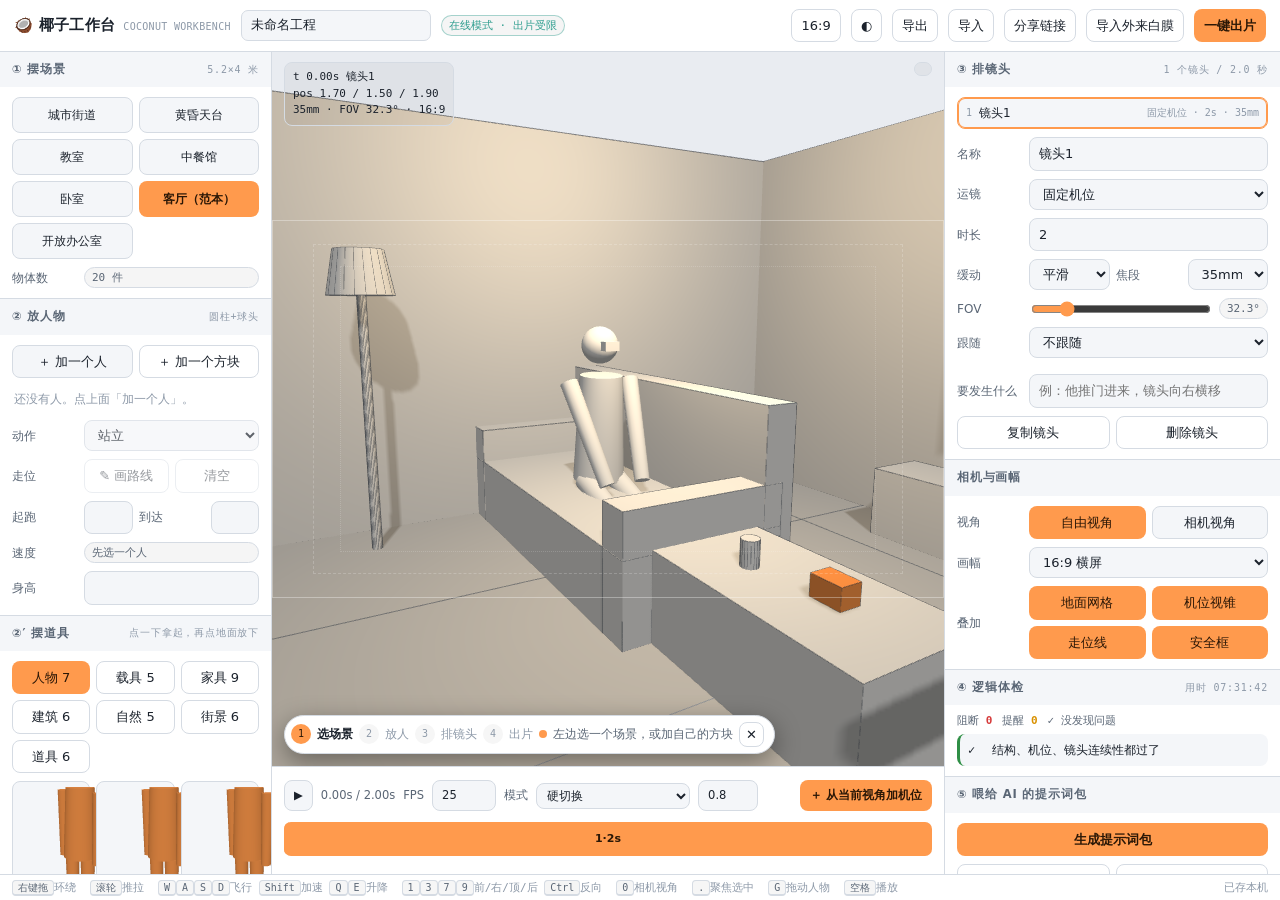
==== commit 3819bf6a: "椰子工作台：白膜预演引擎 + 运镜台 + 逐帧出片 推送方式：Git Data API（本机 git 到 github:443 不稳）" ====
--- a/index.html
+++ b/index.html
@@ -24,6 +24,7 @@
     <button id="btnExportJson" class="ghost" title="导出工程 JSON">导出</button>
     <button id="btnImportJson" class="ghost" title="导入工程 JSON">导入</button>
     <button id="btnShare" class="ghost" title="把当前工程编进网址，发给别人">分享链接</button>
+    <button id="btnImportExt" class="ghost" title="把任意 AI 生成的白膜 HTML 拖进来统一控制">导入外来白膜</button>
     <button id="btnRender" class="primary" title="一键出片">一键出片</button>
   </header>
 
@@ -89,6 +90,16 @@
         <div class="hud" id="hudCam"></div>
         <div class="hud" id="hudMode"></div>
         <div id="emptyTip" class="hidden"></div>
+        <div id="extBar" class="hidden">
+          <b id="extName">外来白膜</b><span class="badge" id="extTier">—</span>
+          <button id="extPlay">▶</button>
+          <input id="extSeek" type="range" min="0" max="15" step="0.01" value="0">
+          <span id="extTime" style="font:11px/1 var(--mono)">0.00s</span>
+          <button id="extShot" class="ghost" title="截当前帧">截图</button>
+          <button id="extSave" class="ghost" title="存进 models/ 目录">存进库</button>
+          <button id="extExit" class="ghost">退出</button>
+          <div id="extWarn"></div>
+        </div>
         <div id="coach">
           <div class="step" data-step="1"><span class="dot">1</span>选场景</div>
           <div class="step" data-step="2"><span class="dot">2</span>放人</div>
--- a/css/workbench.css
+++ b/css/workbench.css
@@ -171,3 +171,9 @@
 .asset { display: grid; gap: 2px; justify-items: center; padding: 5px 3px; font-size: 11px; line-height: 1.25; }
 .asset img { width: 100%; height: 46px; object-fit: contain; pointer-events: none; }
 .asset.sel { border-color: var(--accent); box-shadow: inset 0 0 0 1px var(--accent); background: var(--panel); }
+
+/* 外来白膜控制条 */
+#extBar { position:absolute; left:12px; right:12px; top:56px; display:flex; align-items:center; gap:8px; background:var(--panel); border:1px solid var(--line); border-radius:10px; padding:7px 10px; box-shadow:0 6px 22px #0006; z-index:5; }
+#extBar input[type=range] { flex:1 1 auto; min-width:60px; }
+#extWarn { flex-basis:100%; font-size:11.5px; color:var(--warn); line-height:1.5; }
+#extWarn:empty { display:none; }
